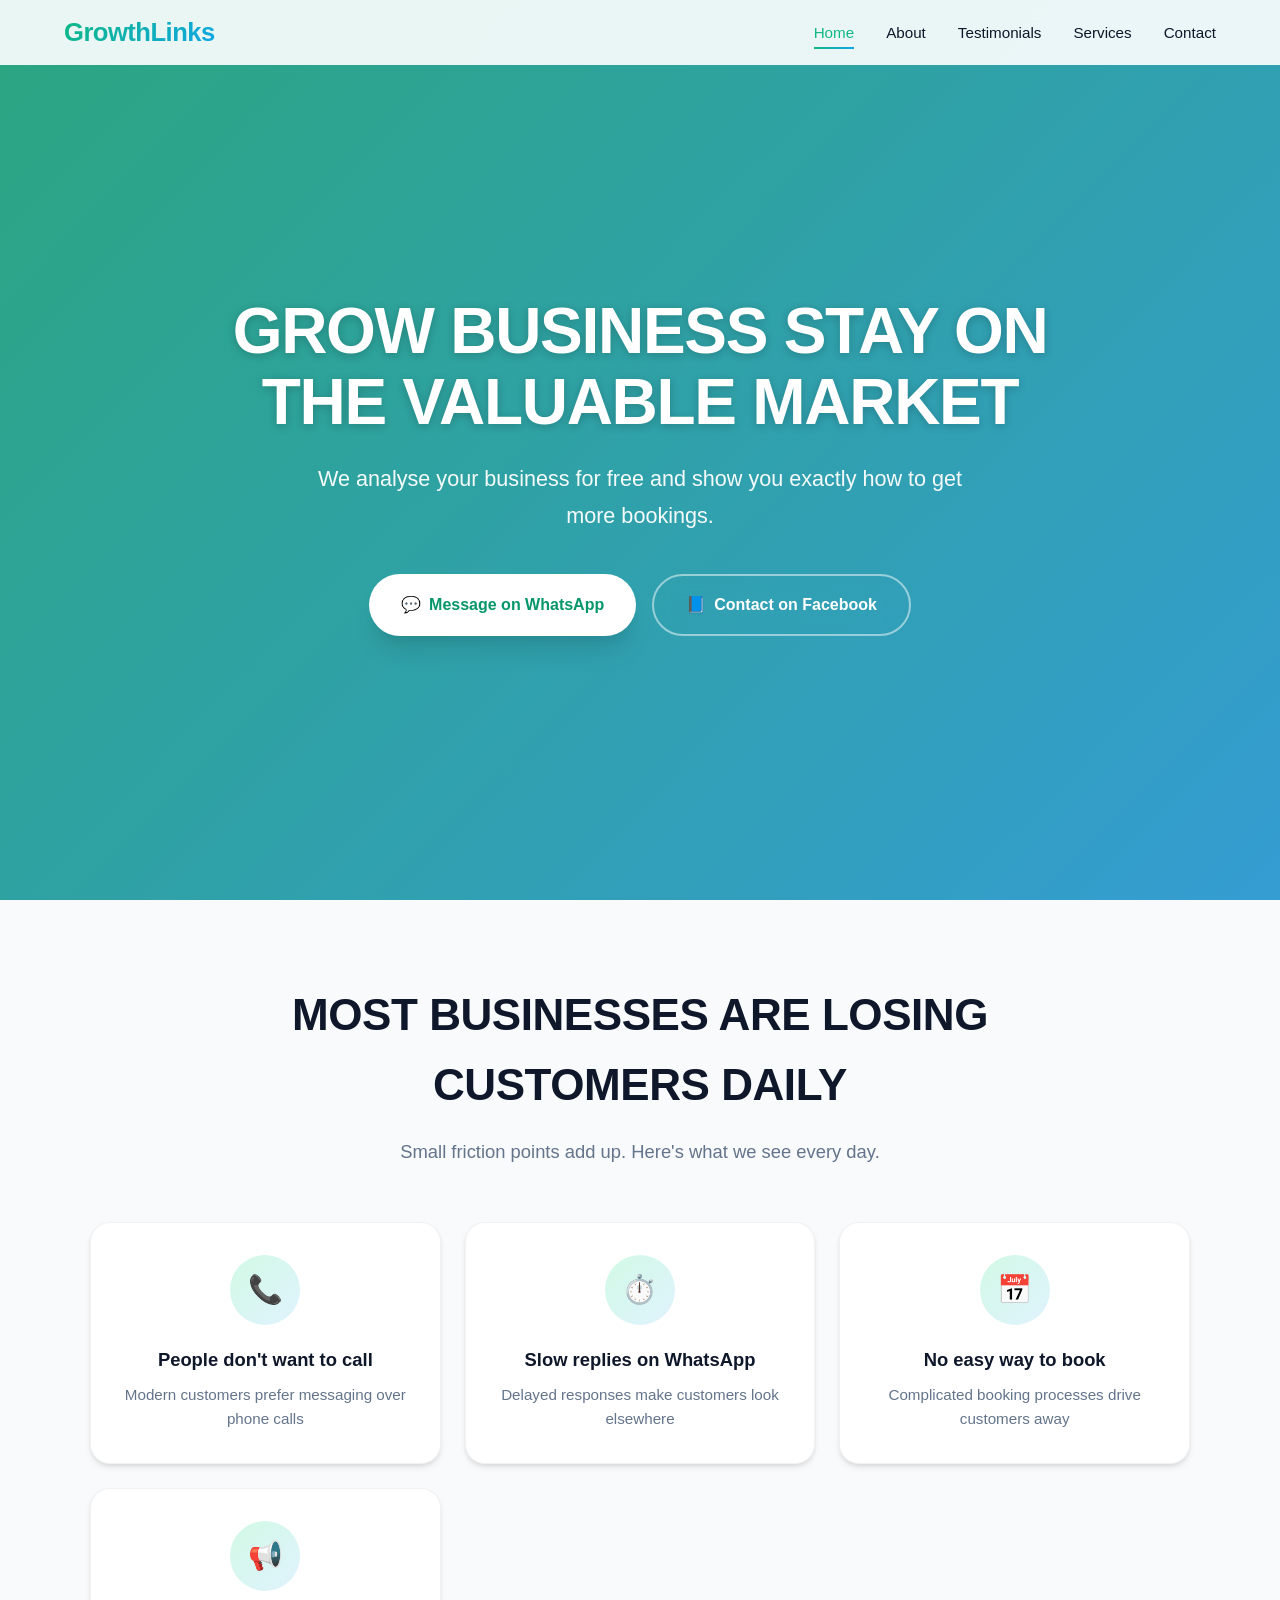
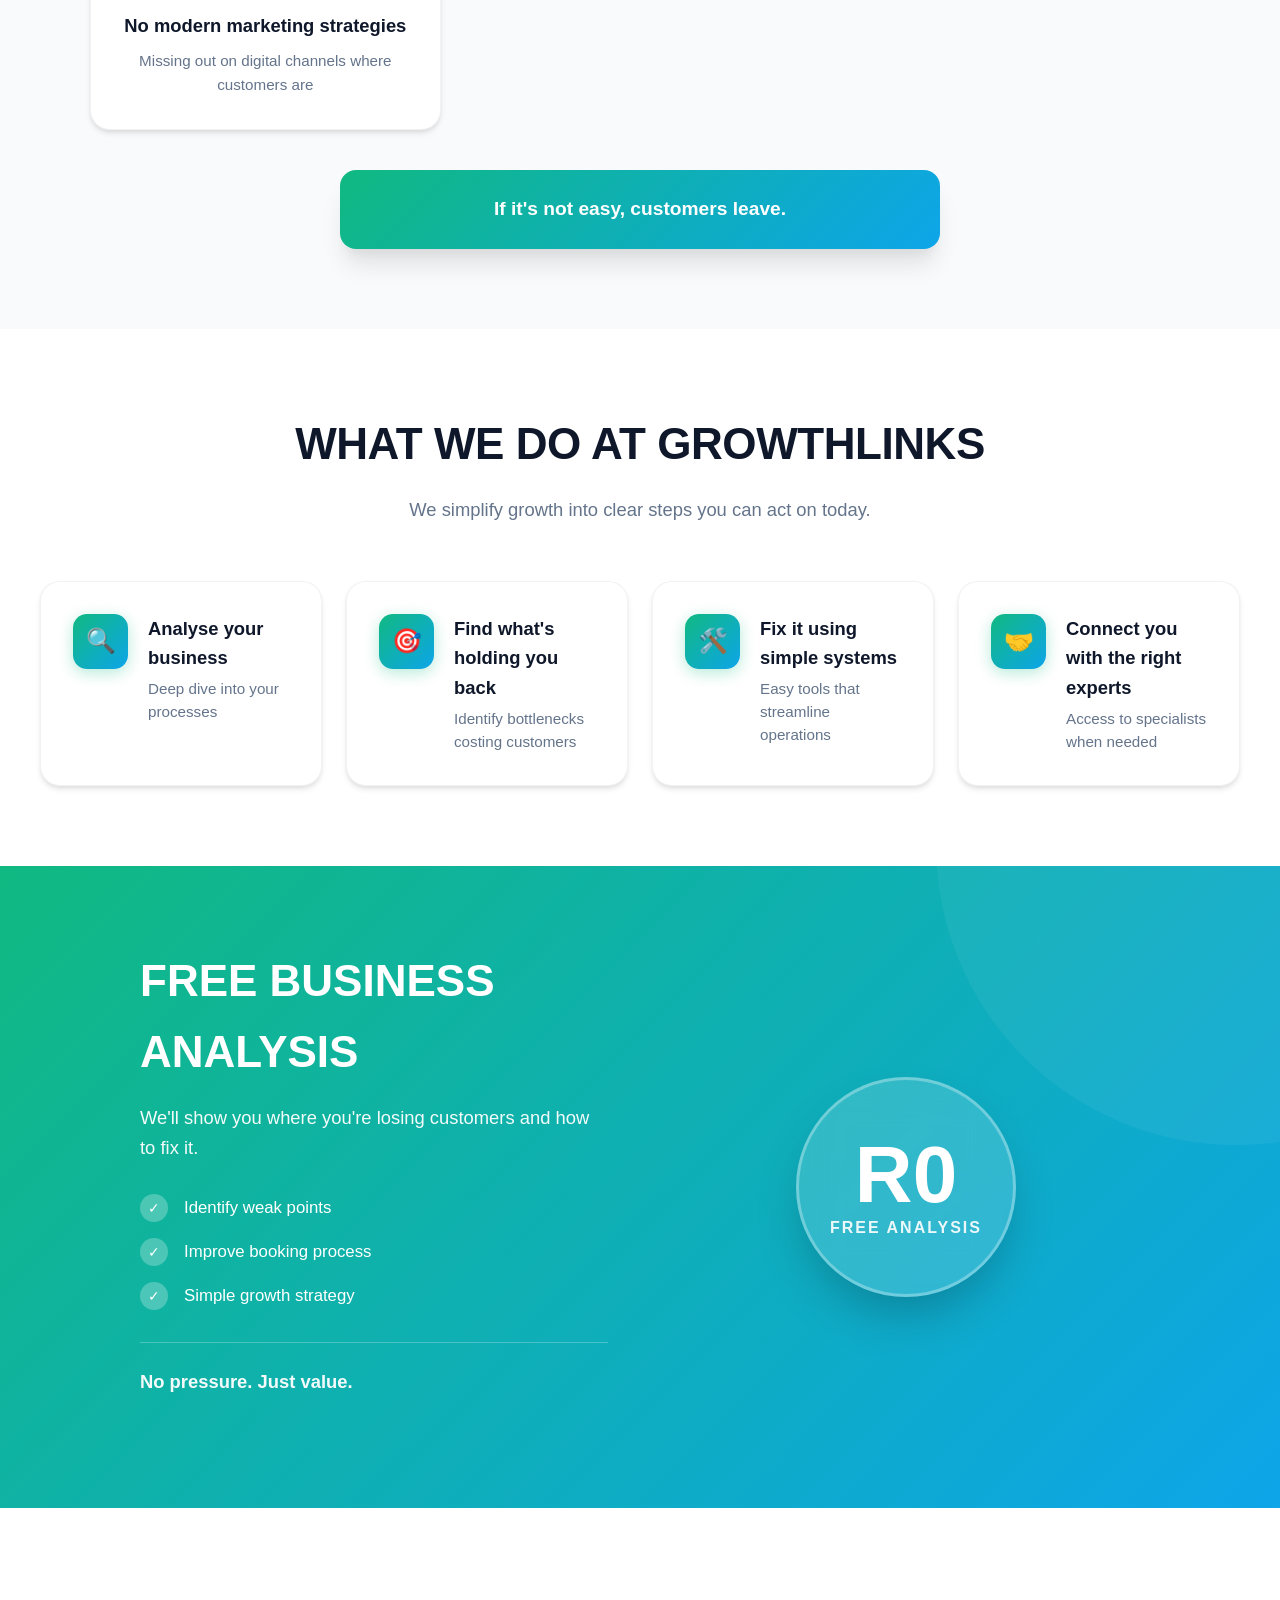
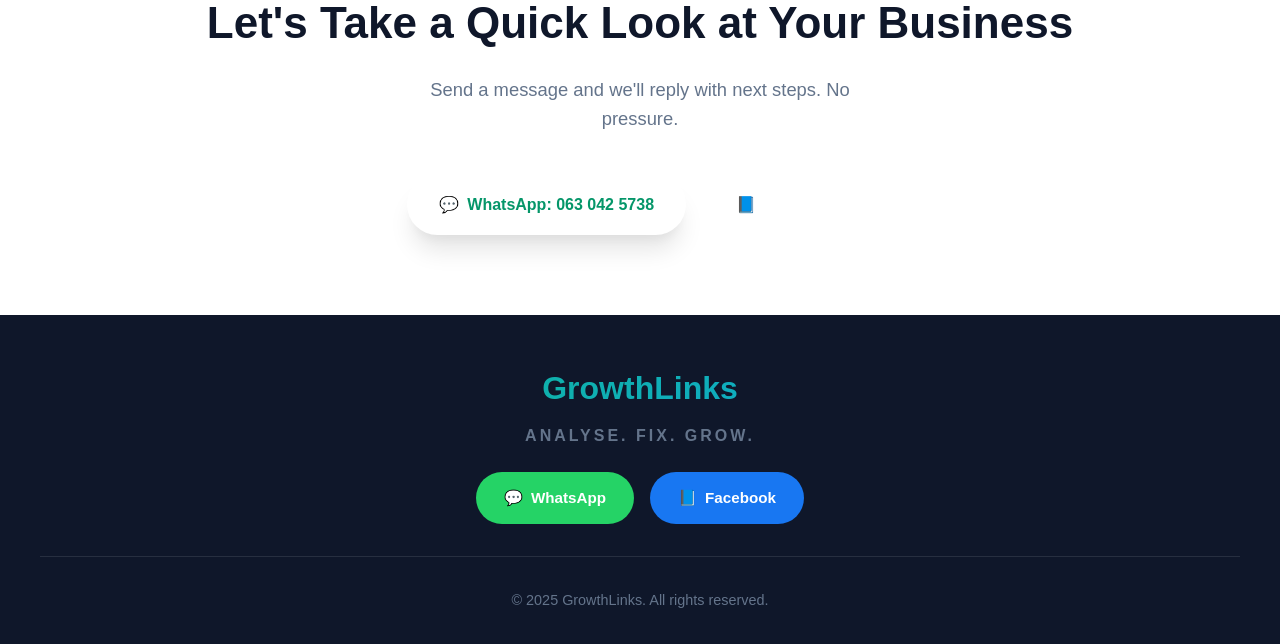
==== index.html @ e4bc5110 "Add files via upload" ====
<!DOCTYPE html>
<html lang="en">
<head>
  <meta charset="UTF-8">
  <meta name="viewport" content="width=device-width, initial-scale=1.0">
  <title>GrowthLinks - Grow Your Business</title>
  <meta name="description" content="We analyse your business for free and show you exactly how to get more bookings.">
  <link rel="stylesheet" href="style.css">
</head>
<body>
  <!-- Navigation -->
  <nav class="navbar">
    <div class="nav-container">
      <a href="index.html" class="logo">GrowthLinks</a>
      <ul class="nav-links" id="navLinks">
        <li><a href="index.html" class="active">Home</a></li>
        <li><a href="about.html">About</a></li>
        <li><a href="testimonials.html">Testimonials</a></li>
        <li><a href="services.html">Services</a></li>
        <li><a href="contact.html">Contact</a></li>
      </ul>
      <button class="mobile-menu-btn" id="mobileMenuBtn" aria-label="Toggle menu">
        <span></span>
        <span></span>
        <span></span>
      </button>
    </div>
  </nav>

  <!-- Hero Section -->
  <section class="hero">
    <div class="hero-bg" style="background-image: url('images/a.jpg');"></div>
    <div class="hero-overlay"></div>
    <div class="hero-content">
      <h1>Grow Business Stay on the Valuable Market</h1>
      <p>We analyse your business for free and show you exactly how to get more bookings.</p>
      <div class="btn-group">
        <a href="https://wa.me/27630425738" class="btn btn-primary" target="_blank" rel="noopener">
          <span>💬</span> Message on WhatsApp
        </a>
        <a href="https://www.facebook.com/profile.php?id=61575409381507" class="btn btn-secondary" target="_blank" rel="noopener">
          <span>📘</span> Contact on Facebook
        </a>
      </div>
    </div>
  </section>

  <!-- Problem Section -->
  <section class="section section-alt">
    <div class="section-header">
      <h2>Most Businesses Are Losing Customers Daily</h2>
      <p>Small friction points add up. Here's what we see every day.</p>
    </div>
    <div class="problem-grid">
      <div class="problem-card reveal">
        <div class="problem-icon">📞</div>
        <h3>People don't want to call</h3>
        <p>Modern customers prefer messaging over phone calls</p>
      </div>
      <div class="problem-card reveal">
        <div class="problem-icon">⏱️</div>
        <h3>Slow replies on WhatsApp</h3>
        <p>Delayed responses make customers look elsewhere</p>
      </div>
      <div class="problem-card reveal">
        <div class="problem-icon">📅</div>
        <h3>No easy way to book</h3>
        <p>Complicated booking processes drive customers away</p>
      </div>
      <div class="problem-card reveal">
        <div class="problem-icon">📢</div>
        <h3>No modern marketing strategies</h3>
        <p>Missing out on digital channels where customers are</p>
      </div>
    </div>
    <div class="closing-line reveal">
      If it's not easy, customers leave.
    </div>
  </section>

  <!-- Services Section -->
  <section class="section">
    <div class="section-header">
      <h2>What We Do at GrowthLinks</h2>
      <p>We simplify growth into clear steps you can act on today.</p>
    </div>
    <div class="services-grid">
      <div class="service-card reveal">
        <div class="service-icon">🔍</div>
        <div class="service-content">
          <h3>Analyse your business</h3>
          <p>Deep dive into your processes</p>
        </div>
      </div>
      <div class="service-card reveal">
        <div class="service-icon">🎯</div>
        <div class="service-content">
          <h3>Find what's holding you back</h3>
          <p>Identify bottlenecks costing customers</p>
        </div>
      </div>
      <div class="service-card reveal">
        <div class="service-icon">🛠️</div>
        <div class="service-content">
          <h3>Fix it using simple systems</h3>
          <p>Easy tools that streamline operations</p>
        </div>
      </div>
      <div class="service-card reveal">
        <div class="service-icon">🤝</div>
        <div class="service-content">
          <h3>Connect you with the right experts</h3>
          <p>Access to specialists when needed</p>
        </div>
      </div>
    </div>
  </section>

  <!-- Free Offer Section -->
  <section class="offer-section">
    <div class="offer-container">
      <div class="offer-content reveal">
        <h2>FREE Business Analysis</h2>
        <p>We'll show you where you're losing customers and how to fix it.</p>
        <ul class="offer-list">
          <li>
            <span class="check-icon">✓</span>
            Identify weak points
          </li>
          <li>
            <span class="check-icon">✓</span>
            Improve booking process
          </li>
          <li>
            <span class="check-icon">✓</span>
            Simple growth strategy
          </li>
        </ul>
        <p class="offer-tagline">No pressure. Just value.</p>
      </div>
      <div class="offer-visual reveal">
        <div class="offer-badge">
          <span class="price">R0</span>
          <span class="label">Free Analysis</span>
        </div>
      </div>
    </div>
  </section>

  <!-- CTA Section -->
  <section class="cta-section">
    <div class="reveal">
      <h2>Let's Take a Quick Look at Your Business</h2>
      <p>Send a message and we'll reply with next steps. No pressure.</p>
      <div class="btn-group">
        <a href="https://wa.me/27630425738" class="btn btn-primary" target="_blank" rel="noopener">
          <span>💬</span> WhatsApp: 063 042 5738
        </a>
        <a href="https://www.facebook.com/profile.php?id=61575409381507" class="btn btn-outline" target="_blank" rel="noopener">
          <span>📘</span> Facebook
        </a>
      </div>
    </div>
  </section>

  <!-- Footer -->
  <footer class="footer">
    <div class="footer-container">
      <div class="footer-logo">GrowthLinks</div>
      <p class="footer-tagline">Analyse. Fix. Grow.</p>
      <div class="footer-buttons">
        <a href="https://wa.me/27630425738" class="footer-btn whatsapp" target="_blank" rel="noopener">
          <span>💬</span> WhatsApp
        </a>
        <a href="https://www.facebook.com/profile.php?id=61575409381507" class="footer-btn facebook" target="_blank" rel="noopener">
          <span>📘</span> Facebook
        </a>
      </div>
      <p class="footer-copy">© 2025 GrowthLinks. All rights reserved.</p>
    </div>
  </footer>

  <script src="script.js"></script>
</body>
</html>
---- style.css ----
/* GrowthLinks - Modern Business Website */
/* Colors: Green (#10B981) + Blue (#0EA5E9) = Growth + Trust */

:root {
  --primary-green: #10B981;
  --primary-blue: #0EA5E9;
  --dark-green: #059669;
  --dark-blue: #0284C7;
  --light-green: #D1FAE5;
  --light-blue: #E0F2FE;
  --dark: #0F172A;
  --gray: #64748B;
  --light-gray: #F8FAFC;
  --white: #FFFFFF;
  --shadow: 0 4px 6px -1px rgba(0, 0, 0, 0.1), 0 2px 4px -1px rgba(0, 0, 0, 0.06);
  --shadow-lg: 0 20px 25px -5px rgba(0, 0, 0, 0.1), 0 10px 10px -5px rgba(0, 0, 0, 0.04);
  --shadow-xl: 0 25px 50px -12px rgba(0, 0, 0, 0.25);
  --gradient: linear-gradient(135deg, var(--primary-green) 0%, var(--primary-blue) 100%);
  --gradient-light: linear-gradient(135deg, var(--light-green) 0%, var(--light-blue) 100%);
}

* {
  margin: 0;
  padding: 0;
  box-sizing: border-box;
}

html {
  scroll-behavior: smooth;
}

body {
  font-family: 'Inter', -apple-system, BlinkMacSystemFont, 'Segoe UI', Roboto, sans-serif;
  line-height: 1.6;
  color: var(--dark);
  background: var(--white);
  overflow-x: hidden;
}

/* Navigation */
.navbar {
  position: fixed;
  top: 0;
  left: 0;
  right: 0;
  background: rgba(255, 255, 255, 0.9);
  backdrop-filter: blur(20px);
  -webkit-backdrop-filter: blur(20px);
  z-index: 1000;
  box-shadow: var(--shadow);
  padding: 0.75rem 0;
}

.nav-container {
  max-width: 1200px;
  margin: 0 auto;
  padding: 0 1.5rem;
  display: flex;
  justify-content: space-between;
  align-items: center;
}

.logo {
  font-size: 1.6rem;
  font-weight: 800;
  background: var(--gradient);
  -webkit-background-clip: text;
  -webkit-text-fill-color: transparent;
  background-clip: text;
  text-decoration: none;
  letter-spacing: -0.02em;
}

.nav-links {
  display: flex;
  gap: 2rem;
  list-style: none;
}

.nav-links a {
  text-decoration: none;
  color: var(--dark);
  font-weight: 500;
  font-size: 0.95rem;
  transition: all 0.3s ease;
  position: relative;
  padding: 0.5rem 0;
}

.nav-links a:hover,
.nav-links a.active {
  color: var(--primary-green);
}

.nav-links a::after {
  content: '';
  position: absolute;
  bottom: 0;
  left: 0;
  width: 0;
  height: 2px;
  background: var(--gradient);
  transition: width 0.3s ease;
}

.nav-links a:hover::after,
.nav-links a.active::after {
  width: 100%;
}

.mobile-menu-btn {
  display: none;
  background: none;
  border: none;
  cursor: pointer;
  padding: 0.5rem;
}

.mobile-menu-btn span {
  display: block;
  width: 25px;
  height: 3px;
  background: var(--dark);
  margin: 5px 0;
  border-radius: 3px;
  transition: all 0.3s ease;
}

/* Hero Section - More visible images */
.hero {
  min-height: 100vh;
  display: flex;
  align-items: center;
  justify-content: center;
  position: relative;
  padding: 6rem 1.5rem 4rem;
  overflow: hidden;
}

.hero-bg {
  position: absolute;
  top: 0;
  left: 0;
  right: 0;
  bottom: 0;
  background-size: cover;
  background-position: center;
  z-index: -2;
}

.hero-overlay {
  position: absolute;
  top: 0;
  left: 0;
  right: 0;
  bottom: 0;
  background: linear-gradient(135deg, rgba(5, 150, 105, 0.85) 0%, rgba(2, 132, 199, 0.8) 100%);
  z-index: -1;
}

.hero-content {
  text-align: center;
  max-width: 850px;
  color: var(--white);
  animation: fadeInUp 0.8s ease;
  z-index: 1;
}

.hero h1 {
  font-size: clamp(2.2rem, 6vw, 4rem);
  font-weight: 800;
  line-height: 1.1;
  margin-bottom: 1.5rem;
  text-transform: uppercase;
  letter-spacing: -0.02em;
  text-shadow: 0 2px 10px rgba(0, 0, 0, 0.2);
}

.hero p {
  font-size: clamp(1.1rem, 2.5vw, 1.35rem);
  opacity: 0.95;
  margin-bottom: 2.5rem;
  max-width: 650px;
  margin-left: auto;
  margin-right: auto;
  line-height: 1.7;
}

/* Buttons */
.btn-group {
  display: flex;
  gap: 1rem;
  justify-content: center;
  flex-wrap: wrap;
}

.btn {
  display: inline-flex;
  align-items: center;
  gap: 0.5rem;
  padding: 1rem 2rem;
  border-radius: 50px;
  font-weight: 600;
  font-size: 1rem;
  text-decoration: none;
  transition: all 0.3s ease;
  cursor: pointer;
  border: none;
}

.btn-primary {
  background: var(--white);
  color: var(--dark-green);
  box-shadow: var(--shadow-lg);
}

.btn-primary:hover {
  background: var(--light-gray);
  transform: translateY(-3px);
  box-shadow: var(--shadow-xl);
}

.btn-secondary {
  background: transparent;
  color: var(--white);
  border: 2px solid rgba(255, 255, 255, 0.5);
  backdrop-filter: blur(10px);
}

.btn-secondary:hover {
  background: rgba(255, 255, 255, 0.15);
  border-color: var(--white);
  transform: translateY(-3px);
}

.btn-outline {
  background: transparent;
  color: var(--white);
  border: 2px solid var(--white);
}

.btn-outline:hover {
  background: var(--white);
  color: var(--dark);
  transform: translateY(-3px);
}

/* Section Styles */
.section {
  padding: 5rem 1.5rem;
}

.section-alt {
  background: var(--light-gray);
}

.section-header {
  text-align: center;
  max-width: 700px;
  margin: 0 auto 3.5rem;
}

.section-header h2 {
  font-size: clamp(1.75rem, 4vw, 2.75rem);
  font-weight: 800;
  color: var(--dark);
  margin-bottom: 1rem;
  text-transform: uppercase;
  letter-spacing: -0.01em;
}

.section-header p {
  color: var(--gray);
  font-size: 1.15rem;
}

/* Problem Section */
.problem-grid {
  display: grid;
  grid-template-columns: repeat(auto-fit, minmax(260px, 1fr));
  gap: 1.5rem;
  max-width: 1100px;
  margin: 0 auto;
}

.problem-card {
  background: var(--white);
  padding: 2rem;
  border-radius: 20px;
  box-shadow: var(--shadow);
  text-align: center;
  transition: all 0.4s ease;
  border: 1px solid rgba(0, 0, 0, 0.05);
}

.problem-card:hover {
  transform: translateY(-8px);
  box-shadow: var(--shadow-lg);
}

.problem-icon {
  width: 70px;
  height: 70px;
  background: var(--gradient-light);
  border-radius: 50%;
  display: flex;
  align-items: center;
  justify-content: center;
  margin: 0 auto 1.25rem;
  font-size: 1.75rem;
}

.problem-card h3 {
  font-size: 1.15rem;
  font-weight: 700;
  color: var(--dark);
  margin-bottom: 0.5rem;
}

.problem-card p {
  color: var(--gray);
  font-size: 0.95rem;
}

.closing-line {
  text-align: center;
  margin-top: 2.5rem;
  padding: 1.5rem 2rem;
  background: var(--gradient);
  color: var(--white);
  border-radius: 16px;
  font-weight: 700;
  font-size: 1.2rem;
  max-width: 600px;
  margin-left: auto;
  margin-right: auto;
  box-shadow: var(--shadow-lg);
}

/* Services Section */
.services-grid {
  display: grid;
  grid-template-columns: repeat(auto-fit, minmax(280px, 1fr));
  gap: 1.5rem;
  max-width: 1200px;
  margin: 0 auto;
}

.service-card {
  background: var(--white);
  padding: 2rem;
  border-radius: 20px;
  box-shadow: var(--shadow);
  display: flex;
  align-items: flex-start;
  gap: 1.25rem;
  transition: all 0.4s ease;
  border: 1px solid rgba(0, 0, 0, 0.05);
}

.service-card:hover {
  transform: translateY(-8px);
  box-shadow: var(--shadow-lg);
}

.service-icon {
  width: 55px;
  height: 55px;
  background: var(--gradient);
  border-radius: 14px;
  display: flex;
  align-items: center;
  justify-content: center;
  font-size: 1.5rem;
  flex-shrink: 0;
  box-shadow: 0 4px 15px rgba(16, 185, 129, 0.3);
}

.service-content h3 {
  font-size: 1.15rem;
  font-weight: 700;
  color: var(--dark);
  margin-bottom: 0.35rem;
}

.service-content p {
  color: var(--gray);
  font-size: 0.95rem;
  line-height: 1.5;
}

/* Free Offer Section */
.offer-section {
  background: var(--gradient);
  color: var(--white);
  padding: 5rem 1.5rem;
  position: relative;
  overflow: hidden;
}

.offer-section::before {
  content: '';
  position: absolute;
  top: -50%;
  right: -20%;
  width: 600px;
  height: 600px;
  background: rgba(255, 255, 255, 0.05);
  border-radius: 50%;
}

.offer-container {
  max-width: 1000px;
  margin: 0 auto;
  display: grid;
  grid-template-columns: 1fr 1fr;
  gap: 4rem;
  align-items: center;
  position: relative;
  z-index: 1;
}

.offer-content h2 {
  font-size: clamp(1.75rem, 4vw, 2.75rem);
  font-weight: 800;
  margin-bottom: 1rem;
  text-transform: uppercase;
}

.offer-content > p {
  opacity: 0.95;
  margin-bottom: 2rem;
  font-size: 1.15rem;
  line-height: 1.6;
}

.offer-list {
  list-style: none;
  margin-bottom: 2rem;
}

.offer-list li {
  display: flex;
  align-items: center;
  gap: 1rem;
  margin-bottom: 1rem;
  font-size: 1.05rem;
}

.check-icon {
  width: 28px;
  height: 28px;
  background: rgba(255, 255, 255, 0.25);
  border-radius: 50%;
  display: flex;
  align-items: center;
  justify-content: center;
  font-size: 0.9rem;
  flex-shrink: 0;
}

.offer-tagline {
  font-weight: 700;
  font-size: 1.15rem;
  padding-top: 1.5rem;
  border-top: 1px solid rgba(255, 255, 255, 0.25);
}

.offer-visual {
  display: flex;
  justify-content: center;
  align-items: center;
}

.offer-badge {
  width: 220px;
  height: 220px;
  background: rgba(255, 255, 255, 0.15);
  backdrop-filter: blur(20px);
  border-radius: 50%;
  display: flex;
  flex-direction: column;
  align-items: center;
  justify-content: center;
  text-align: center;
  border: 3px solid rgba(255, 255, 255, 0.3);
  box-shadow: var(--shadow-xl);
}

.offer-badge .price {
  font-size: 5rem;
  font-weight: 800;
  line-height: 1;
}

.offer-badge .label {
  font-size: 1rem;
  opacity: 0.9;
  text-transform: uppercase;
  letter-spacing: 2px;
  font-weight: 600;
}

/* CTA Section */
.cta-section {
  text-align: center;
  padding: 5rem 1.5rem;
}

.cta-section h2 {
  font-size: clamp(1.75rem, 4vw, 2.75rem);
  font-weight: 800;
  color: var(--dark);
  margin-bottom: 1rem;
}

.cta-section p {
  color: var(--gray);
  font-size: 1.15rem;
  margin-bottom: 2.5rem;
  max-width: 500px;
  margin-left: auto;
  margin-right: auto;
}

/* About Page */
.about-hero {
  min-height: 55vh;
  display: flex;
  align-items: center;
  justify-content: center;
  position: relative;
  padding: 7rem 1.5rem 3rem;
}

.about-hero .hero-overlay {
  background: linear-gradient(135deg, rgba(5, 150, 105, 0.7) 0%, rgba(2, 132, 199, 0.65) 100%);
}

.story-section {
  max-width: 850px;
  margin: 0 auto;
  padding: 4rem 1.5rem;
}

.story-content {
  background: var(--white);
  padding: 3rem;
  border-radius: 24px;
  box-shadow: var(--shadow-lg);
  border: 1px solid rgba(0, 0, 0, 0.05);
}

.story-content h2 {
  font-size: 2rem;
  font-weight: 800;
  color: var(--dark);
  margin-bottom: 1.5rem;
  text-transform: uppercase;
}

.story-content p {
  color: var(--gray);
  font-size: 1.1rem;
  line-height: 1.9;
  margin-bottom: 1.25rem;
}

.mission-grid {
  display: grid;
  grid-template-columns: repeat(auto-fit, minmax(220px, 1fr));
  gap: 1.5rem;
  max-width: 1000px;
  margin: 0 auto;
  padding: 0 1.5rem 4rem;
}

.mission-card {
  background: var(--white);
  padding: 2rem;
  border-radius: 20px;
  box-shadow: var(--shadow);
  text-align: center;
  transition: all 0.4s ease;
  border: 1px solid rgba(0, 0, 0, 0.05);
}

.mission-card:hover {
  transform: translateY(-8px);
  box-shadow: var(--shadow-lg);
}

.mission-icon {
  width: 70px;
  height: 70px;
  background: var(--gradient);
  border-radius: 50%;
  display: flex;
  align-items: center;
  justify-content: center;
  margin: 0 auto 1.25rem;
  font-size: 1.75rem;
  box-shadow: 0 4px 15px rgba(16, 185, 129, 0.3);
}

.mission-card h3 {
  font-size: 1.05rem;
  font-weight: 700;
  color: var(--dark);
}

/* Testimonials Page */
.testimonials-grid {
  display: grid;
  grid-template-columns: repeat(auto-fit, minmax(320px, 1fr));
  gap: 1.5rem;
  max-width: 1100px;
  margin: 0 auto;
  padding: 0 1.5rem 4rem;
}

.testimonial-card {
  background: var(--white);
  border-radius: 24px;
  padding: 1.75rem;
  box-shadow: var(--shadow);
  position: relative;
  border: 1px solid rgba(0, 0, 0, 0.05);
  transition: all 0.4s ease;
}

.testimonial-card:hover {
  transform: translateY(-5px);
  box-shadow: var(--shadow-lg);
}

.testimonial-card::before {
  content: '';
  position: absolute;
  bottom: -12px;
  left: 35px;
  width: 24px;
  height: 24px;
  background: var(--white);
  transform: rotate(45deg);
  border-bottom: 1px solid rgba(0, 0, 0, 0.05);
  border-right: 1px solid rgba(0, 0, 0, 0.05);
}

.testimonial-header {
  display: flex;
  align-items: center;
  gap: 0.875rem;
  margin-bottom: 1.25rem;
  padding-bottom: 1rem;
  border-bottom: 1px solid var(--light-gray);
}

.testimonial-avatar {
  width: 50px;
  height: 50px;
  background: var(--gradient-light);
  border-radius: 50%;
  display: flex;
  align-items: center;
  justify-content: center;
  font-size: 1.5rem;
}

.testimonial-info h4 {
  font-size: 1rem;
  font-weight: 700;
  color: var(--dark);
}

.testimonial-info span {
  font-size: 0.85rem;
  color: var(--gray);
}

.testimonial-card p {
  color: var(--dark);
  font-size: 1.05rem;
  line-height: 1.7;
  font-style: italic;
}

.verified-badge {
  display: inline-flex;
  align-items: center;
  gap: 0.25rem;
  background: var(--light-green);
  color: var(--dark-green);
  padding: 0.35rem 0.75rem;
  border-radius: 20px;
  font-size: 0.75rem;
  font-weight: 700;
  margin-left: auto;
  text-transform: uppercase;
  letter-spacing: 0.5px;
}

/* Services Page - Detailed */
.services-hero {
  min-height: 50vh;
  display: flex;
  align-items: center;
  justify-content: center;
  position: relative;
  padding: 7rem 1.5rem 3rem;
}

.services-hero .hero-overlay {
  background: linear-gradient(135deg, rgba(5, 150, 105, 0.7) 0%, rgba(2, 132, 199, 0.65) 100%);
}

.service-detail {
  max-width: 1100px;
  margin: 0 auto 3rem;
  padding: 0 1.5rem;
}

.service-detail-card {
  background: var(--white);
  padding: 2.5rem;
  border-radius: 24px;
  box-shadow: var(--shadow);
  border: 1px solid rgba(0, 0, 0, 0.05);
  transition: all 0.4s ease;
}

.service-detail-card:hover {
  box-shadow: var(--shadow-lg);
}

.service-detail-header {
  display: flex;
  align-items: center;
  gap: 1.25rem;
  margin-bottom: 1.5rem;
}

.service-detail-icon {
  width: 65px;
  height: 65px;
  background: var(--gradient);
  border-radius: 16px;
  display: flex;
  align-items: center;
  justify-content: center;
  font-size: 1.75rem;
  flex-shrink: 0;
  box-shadow: 0 4px 15px rgba(16, 185, 129, 0.3);
}

.service-detail-header h3 {
  font-size: 1.5rem;
  font-weight: 800;
  color: var(--dark);
}

.service-features {
  list-style: none;
  display: grid;
  grid-template-columns: repeat(auto-fit, minmax(220px, 1fr));
  gap: 1rem;
}

.service-features li {
  display: flex;
  align-items: center;
  gap: 0.75rem;
  color: var(--gray);
  font-size: 1rem;
}

.service-features li::before {
  content: '✓';
  width: 24px;
  height: 24px;
  background: var(--light-green);
  color: var(--dark-green);
  border-radius: 50%;
  display: flex;
  align-items: center;
  justify-content: center;
  font-size: 0.8rem;
  font-weight: 700;
  flex-shrink: 0;
}

/* Process Section */
.process-section {
  background: var(--gradient);
  padding: 4rem 1.5rem;
  margin: 3rem 0;
}

.process-container {
  max-width: 1000px;
  margin: 0 auto;
}

.process-section h3 {
  text-align: center;
  color: var(--white);
  font-size: 1.75rem;
  font-weight: 800;
  margin-bottom: 2.5rem;
  text-transform: uppercase;
}

.process-steps {
  display: grid;
  grid-template-columns: repeat(auto-fit, minmax(200px, 1fr));
  gap: 1.5rem;
}

.process-step {
  background: rgba(255, 255, 255, 0.15);
  backdrop-filter: blur(10px);
  padding: 1.75rem;
  border-radius: 20px;
  text-align: center;
  border: 1px solid rgba(255, 255, 255, 0.2);
}

.process-step-number {
  width: 50px;
  height: 50px;
  background: var(--white);
  color: var(--primary-green);
  border-radius: 50%;
  display: flex;
  align-items: center;
  justify-content: center;
  font-size: 1.5rem;
  font-weight: 800;
  margin: 0 auto 1rem;
}

.process-step h4 {
  color: var(--white);
  font-size: 1.1rem;
  font-weight: 700;
  margin-bottom: 0.5rem;
}

.process-step p {
  color: rgba(255, 255, 255, 0.9);
  font-size: 0.95rem;
}

/* Contact Page */
.contact-hero {
  min-height: 45vh;
  display: flex;
  align-items: center;
  justify-content: center;
  position: relative;
  padding: 7rem 1.5rem 3rem;
}

.contact-hero .hero-overlay {
  background: linear-gradient(135deg, rgba(5, 150, 105, 0.7) 0%, rgba(2, 132, 199, 0.65) 100%);
}

.contact-section {
  padding: 4rem 1.5rem;
}

.contact-container {
  max-width: 600px;
  margin: 0 auto;
  text-align: center;
}

.contact-card {
  background: var(--white);
  padding: 3rem;
  border-radius: 24px;
  box-shadow: var(--shadow-lg);
  border: 1px solid rgba(0, 0, 0, 0.05);
}

.contact-card h2 {
  font-size: 2rem;
  font-weight: 800;
  color: var(--dark);
  margin-bottom: 1rem;
}

.contact-card > p {
  color: var(--gray);
  font-size: 1.15rem;
  margin-bottom: 2.5rem;
}

.contact-buttons {
  display: flex;
  flex-direction: column;
  gap: 1rem;
}

.contact-btn {
  display: flex;
  align-items: center;
  justify-content: center;
  gap: 1rem;
  padding: 1.25rem 2rem;
  border-radius: 16px;
  font-weight: 700;
  font-size: 1.15rem;
  text-decoration: none;
  transition: all 0.4s ease;
}

.contact-btn.whatsapp {
  background: #25D366;
  color: var(--white);
  box-shadow: 0 4px 15px rgba(37, 211, 102, 0.3);
}

.contact-btn.whatsapp:hover {
  background: #128C7E;
  transform: translateY(-3px);
  box-shadow: 0 8px 25px rgba(37, 211, 102, 0.4);
}

.contact-btn.facebook {
  background: #1877F2;
  color: var(--white);
  box-shadow: 0 4px 15px rgba(24, 119, 242, 0.3);
}

.contact-btn.facebook:hover {
  background: #0D65D9;
  transform: translateY(-3px);
  box-shadow: 0 8px 25px rgba(24, 119, 242, 0.4);
}

.contact-info {
  margin-top: 2rem;
  padding-top: 2rem;
  border-top: 1px solid var(--light-gray);
}

.contact-info p {
  color: var(--gray);
  font-size: 0.95rem;
  margin-bottom: 0.5rem;
}

.contact-info strong {
  color: var(--dark);
}

/* Footer */
.footer {
  background: var(--dark);
  color: var(--white);
  padding: 3rem 1.5rem 2rem;
}

.footer-container {
  max-width: 1200px;
  margin: 0 auto;
  text-align: center;
}

.footer-logo {
  font-size: 2rem;
  font-weight: 800;
  background: var(--gradient);
  -webkit-background-clip: text;
  -webkit-text-fill-color: transparent;
  background-clip: text;
  margin-bottom: 0.5rem;
}

.footer-tagline {
  color: var(--gray);
  font-size: 1rem;
  margin-bottom: 1.5rem;
  letter-spacing: 3px;
  text-transform: uppercase;
  font-weight: 600;
}

.footer-buttons {
  display: flex;
  gap: 1rem;
  justify-content: center;
  flex-wrap: wrap;
  margin-bottom: 2rem;
}

.footer-btn {
  display: inline-flex;
  align-items: center;
  gap: 0.5rem;
  padding: 0.875rem 1.75rem;
  border-radius: 50px;
  font-weight: 600;
  font-size: 0.95rem;
  text-decoration: none;
  transition: all 0.3s ease;
}

.footer-btn.whatsapp {
  background: #25D366;
  color: var(--white);
}

.footer-btn.facebook {
  background: #1877F2;
  color: var(--white);
}

.footer-btn:hover {
  transform: translateY(-2px);
  opacity: 0.9;
}

.footer-copy {
  color: var(--gray);
  font-size: 0.9rem;
  padding-top: 2rem;
  border-top: 1px solid rgba(255, 255, 255, 0.1);
}

/* Animations */
@keyframes fadeInUp {
  from {
    opacity: 0;
    transform: translateY(30px);
  }
  to {
    opacity: 1;
    transform: translateY(0);
  }
}

.fade-in {
  animation: fadeInUp 0.6s ease forwards;
}

/* Scroll reveal */
.reveal {
  opacity: 0;
  transform: translateY(30px);
  transition: all 0.6s ease;
}

.reveal.active {
  opacity: 1;
  transform: translateY(0);
}

/* Mobile Responsive */
@media (max-width: 768px) {
  .nav-links {
    display: none;
    position: absolute;
    top: 100%;
    left: 0;
    right: 0;
    background: var(--white);
    flex-direction: column;
    padding: 1.5rem;
    gap: 1rem;
    box-shadow: var(--shadow);
  }
  
  .nav-links.active {
    display: flex;
  }
  
  .mobile-menu-btn {
    display: block;
  }
  
  .hero {
    padding-top: 5rem;
    min-height: auto;
    padding-bottom: 3rem;
  }
  
  .hero h1 {
    font-size: 1.9rem;
  }
  
  .btn {
    padding: 0.875rem 1.5rem;
    font-size: 0.95rem;
    width: 100%;
    justify-content: center;
  }
  
  .btn-group {
    flex-direction: column;
    width: 100%;
  }
  
  .offer-container {
    grid-template-columns: 1fr;
    text-align: center;
    gap: 2.5rem;
  }
  
  .offer-badge {
    width: 160px;
    height: 160px;
  }
  
  .offer-badge .price {
    font-size: 3.5rem;
  }
  
  .section {
    padding: 3rem 1rem;
  }
  
  .story-content {
    padding: 1.75rem;
  }
  
  .contact-card {
    padding: 2rem;
  }
  
  .problem-grid,
  .services-grid,
  .mission-grid,
  .testimonials-grid,
  .process-steps {
    grid-template-columns: 1fr;
  }
  
  .service-card,
  .service-detail-card {
    flex-direction: column;
    text-align: center;
  }
  
  .service-icon,
  .service-detail-icon {
    margin: 0 auto;
  }
  
  .service-features {
    grid-template-columns: 1fr;
    text-align: left;
  }
  
  .service-detail-header {
    flex-direction: column;
    text-align: center;
  }
}

@media (max-width: 480px) {
  .hero h1 {
    font-size: 1.6rem;
  }
  
  .section-header h2,
  .cta-section h2,
  .offer-content h2 {
    font-size: 1.4rem;
  }
  
  .offer-badge {
    width: 140px;
    height: 140px;
  }
  
  .offer-badge .price {
    font-size: 3rem;
  }
  
  .story-content h2,
  .contact-card h2 {
    font-size: 1.5rem;
  }
}
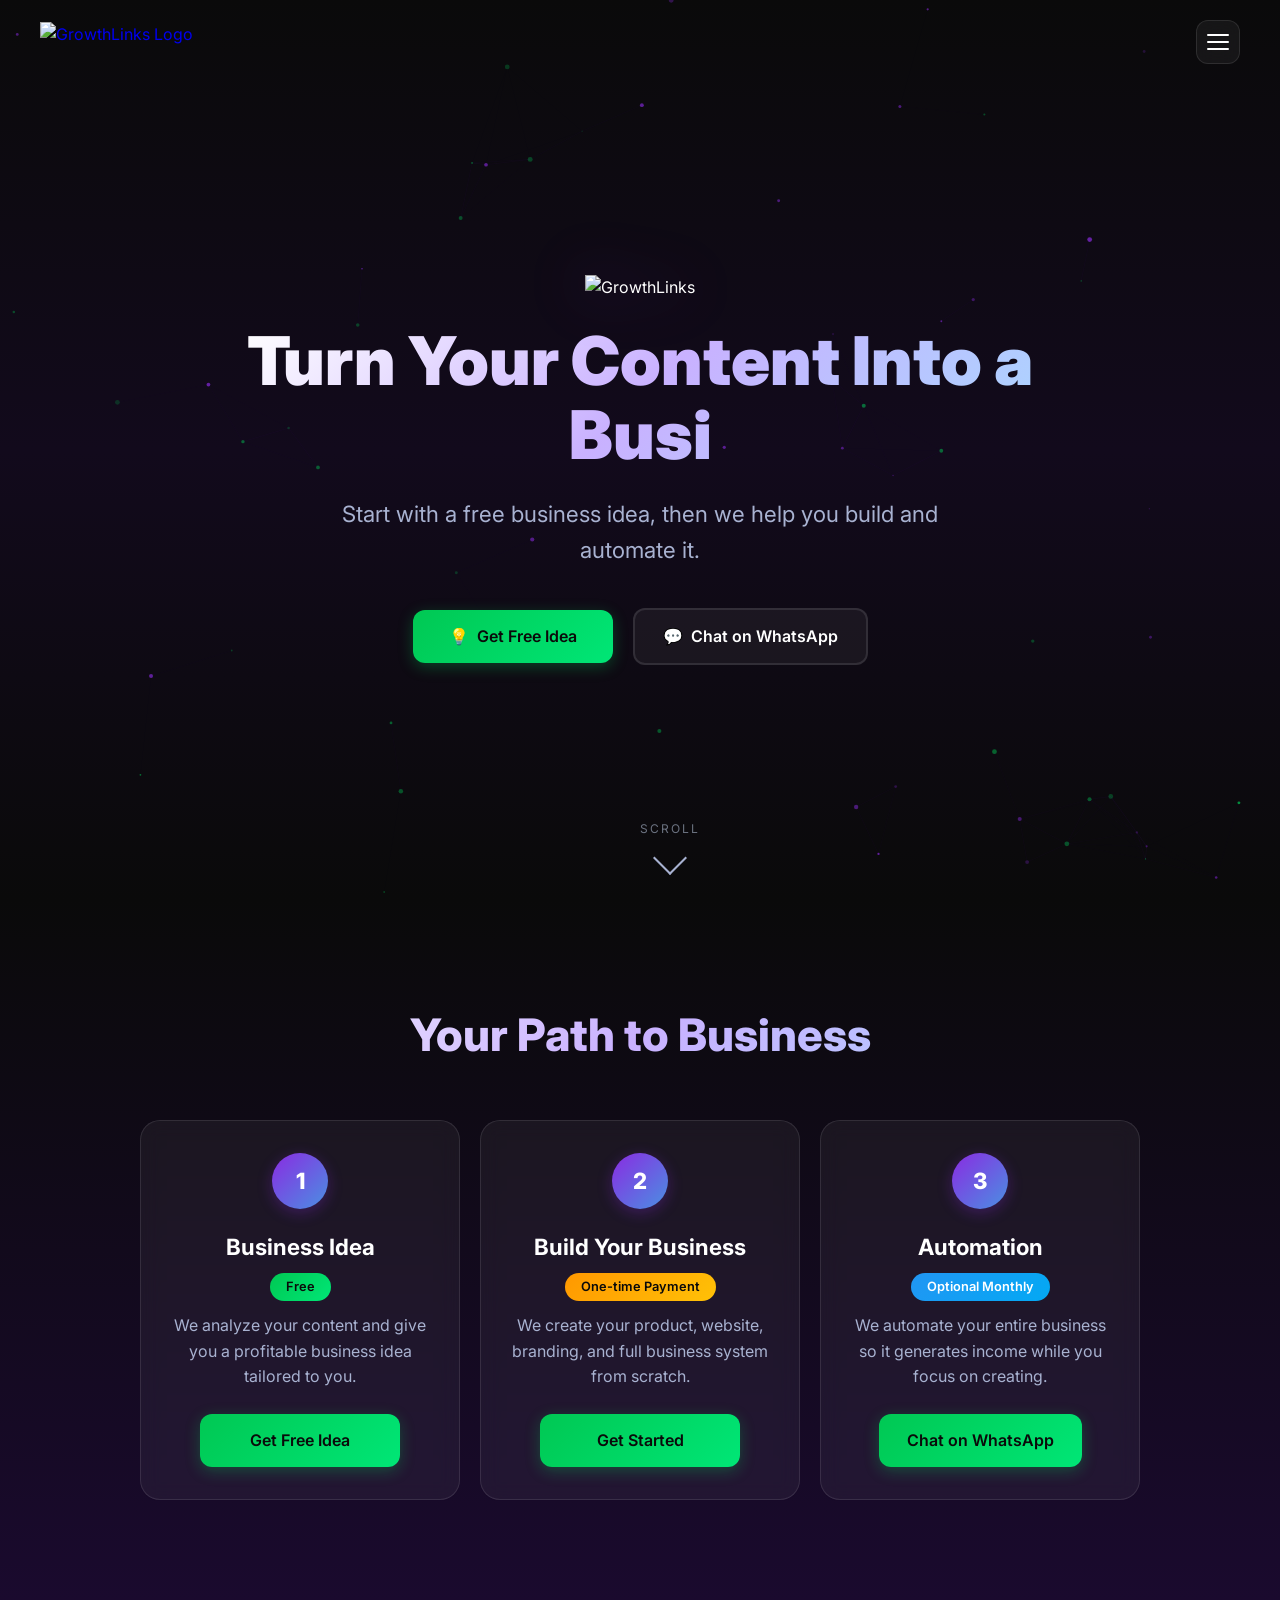
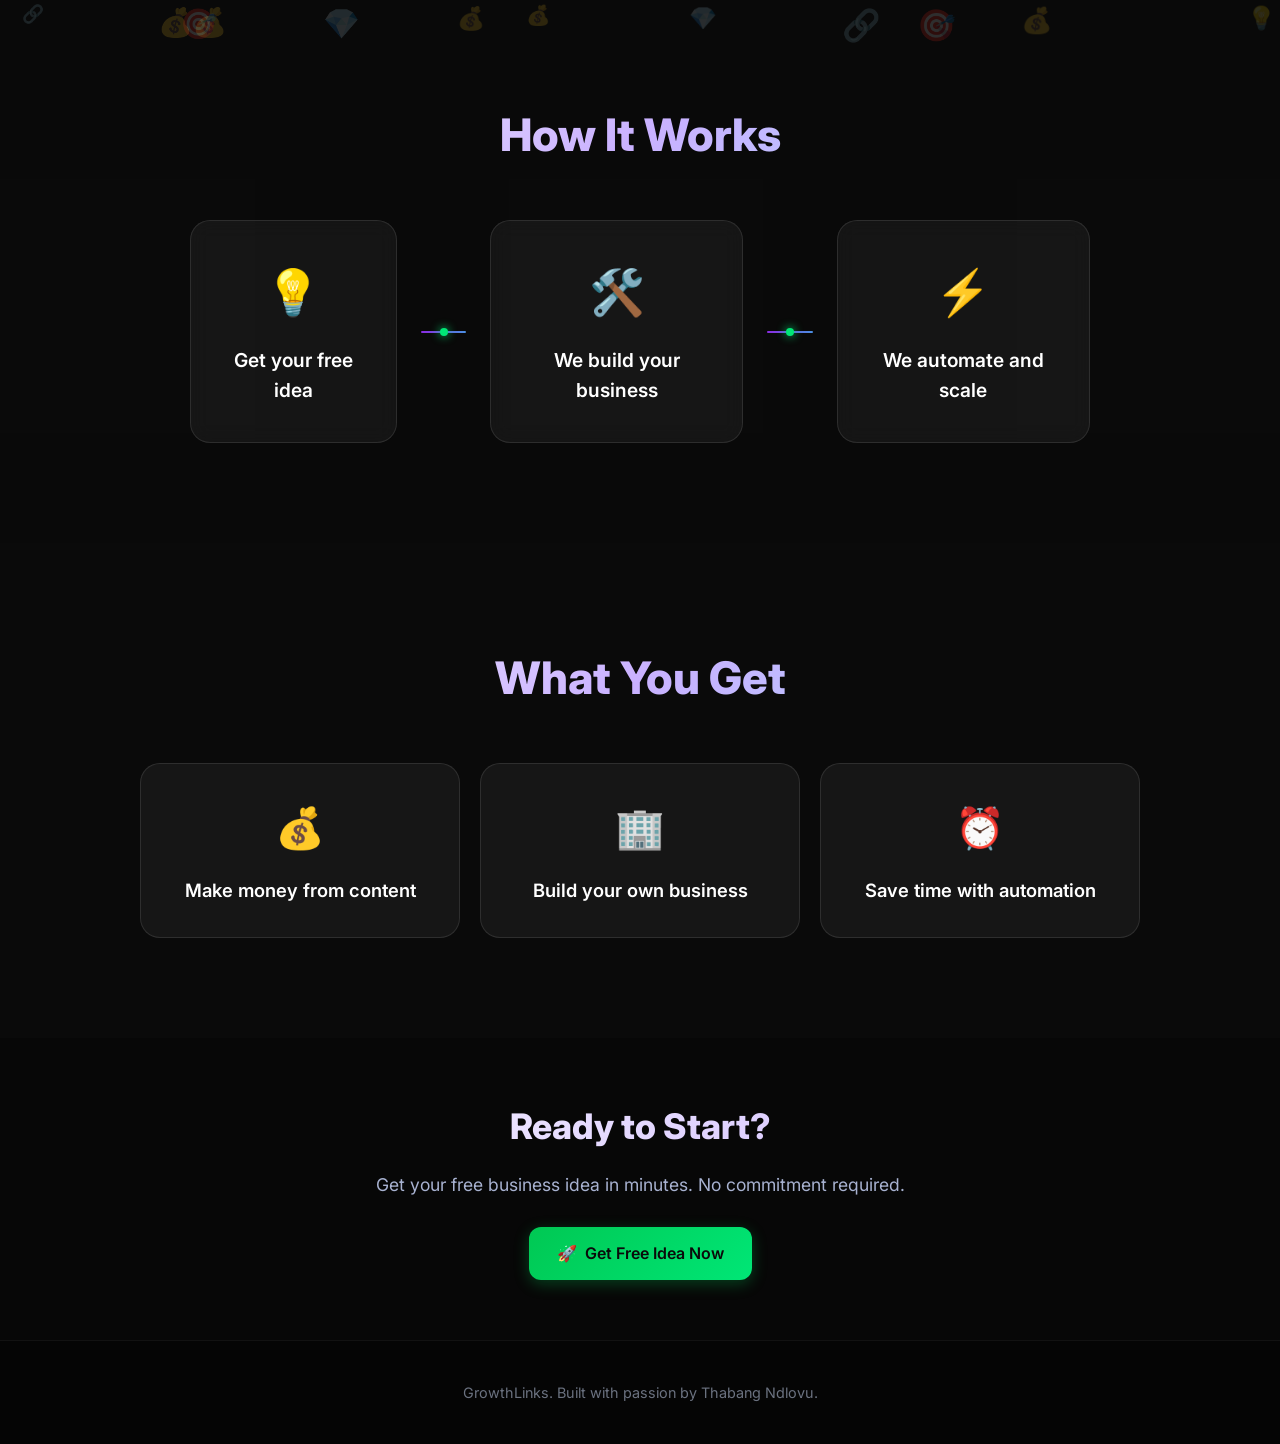
==== commit db7fff61: "Add files via upload" ====
--- a/index.html
+++ b/index.html
@@ -1,185 +1,156 @@
 <!DOCTYPE html>
 <html lang="en">
 <head>
-  <meta charset="UTF-8">
-  <meta name="viewport" content="width=device-width, initial-scale=1.0">
-  <title>GrowthLinks - Grow Your Business</title>
-  <meta name="description" content="We analyse your business for free and show you exactly how to get more bookings.">
-  <link rel="stylesheet" href="style.css">
+    <meta charset="UTF-8">
+    <meta name="viewport" content="width=device-width, initial-scale=1.0">
+    <title>GrowthLinks - Turn Your Content Into a Business</title>
+    <link rel="stylesheet" href="style.css">
+    <link rel="preconnect" href="https://fonts.googleapis.com">
+    <link rel="preconnect" href="https://fonts.gstatic.com" crossorigin>
+    <link href="https://fonts.googleapis.com/css2?family=Inter:wght@400;500;600;700;800;900&display=swap" rel="stylesheet">
 </head>
 <body>
-  <!-- Navigation -->
-  <nav class="navbar">
-    <div class="nav-container">
-      <a href="index.html" class="logo">GrowthLinks</a>
-      <ul class="nav-links" id="navLinks">
-        <li><a href="index.html" class="active">Home</a></li>
-        <li><a href="about.html">About</a></li>
-        <li><a href="testimonials.html">Testimonials</a></li>
-        <li><a href="services.html">Services</a></li>
-        <li><a href="contact.html">Contact</a></li>
-      </ul>
-      <button class="mobile-menu-btn" id="mobileMenuBtn" aria-label="Toggle menu">
-        <span></span>
-        <span></span>
-        <span></span>
-      </button>
+    <!-- Navigation -->
+    <nav class="navbar">
+        <a href="index.html" class="nav-logo">
+            <img src="images/logo.png" alt="GrowthLinks Logo">
+        </a>
+        <button class="hamburger" aria-label="Menu">
+            <span></span>
+            <span></span>
+            <span></span>
+        </button>
+    </nav>
+
+    <!-- Navigation Overlay -->
+    <div class="nav-overlay">
+        <a href="index.html">Home</a>
+        <a href="steps.html">Our Steps</a>
+        <a href="about.html">About</a>
+        <a href="contact.html">Contact</a>
     </div>
-  </nav>
 
-  <!-- Hero Section -->
-  <section class="hero">
-    <div class="hero-bg" style="background-image: url('images/a.jpg');"></div>
-    <div class="hero-overlay"></div>
-    <div class="hero-content">
-      <h1>Grow Business Stay on the Valuable Market</h1>
-      <p>We analyse your business for free and show you exactly how to get more bookings.</p>
-      <div class="btn-group">
-        <a href="https://wa.me/27630425738" class="btn btn-primary" target="_blank" rel="noopener">
-          <span>💬</span> Message on WhatsApp
-        </a>
-        <a href="https://www.facebook.com/profile.php?id=61575409381507" class="btn btn-secondary" target="_blank" rel="noopener">
-          <span>📘</span> Contact on Facebook
-        </a>
-      </div>
-    </div>
-  </section>
+    <!-- Hero Section -->
+    <section class="hero">
+        <canvas id="particle-canvas"></canvas>
+        <div class="hero-content">
+            <img src="images/logo.png" alt="GrowthLinks" class="hero-logo">
+            <h1 class="hero-title typing-text" data-text="Turn Your Content Into a Business">Turn Your Content Into a Business<span class="typing-cursor"></span></h1>
+            <p class="hero-subtitle">Start with a free business idea, then we help you build and automate it.</p>
+            <div class="hero-buttons">
+                <a href="https://wa.me/27630425738?text=Hi%20I%20want%20my%20free%20business%20idea" class="btn btn-primary" target="_blank">
+                    <span>💡</span> Get Free Idea
+                </a>
+                <a href="https://wa.me/27630425738" class="btn btn-secondary" target="_blank">
+                    <span>💬</span> Chat on WhatsApp
+                </a>
+            </div>
+        </div>
+        <div class="scroll-indicator">
+            <span>Scroll</span>
+            <div class="scroll-arrow"></div>
+        </div>
+    </section>
 
-  <!-- Problem Section -->
-  <section class="section section-alt">
-    <div class="section-header">
-      <h2>Most Businesses Are Losing Customers Daily</h2>
-      <p>Small friction points add up. Here's what we see every day.</p>
-    </div>
-    <div class="problem-grid">
-      <div class="problem-card reveal">
-        <div class="problem-icon">📞</div>
-        <h3>People don't want to call</h3>
-        <p>Modern customers prefer messaging over phone calls</p>
-      </div>
-      <div class="problem-card reveal">
-        <div class="problem-icon">⏱️</div>
-        <h3>Slow replies on WhatsApp</h3>
-        <p>Delayed responses make customers look elsewhere</p>
-      </div>
-      <div class="problem-card reveal">
-        <div class="problem-icon">📅</div>
-        <h3>No easy way to book</h3>
-        <p>Complicated booking processes drive customers away</p>
-      </div>
-      <div class="problem-card reveal">
-        <div class="problem-icon">📢</div>
-        <h3>No modern marketing strategies</h3>
-        <p>Missing out on digital channels where customers are</p>
-      </div>
-    </div>
-    <div class="closing-line reveal">
-      If it's not easy, customers leave.
-    </div>
-  </section>
+    <!-- Steps Preview -->
+    <section class="steps-section">
+        <div class="container">
+            <h2 class="section-title">Your Path to Business</h2>
+            <div class="steps-grid">
+                <div class="step-card">
+                    <div class="step-number">1</div>
+                    <div class="step-content">
+                        <h3>Business Idea</h3>
+                        <span class="step-badge badge-free">Free</span>
+                        <p>We analyze your content and give you a profitable business idea tailored to you.</p>
+                        <a href="https://wa.me/27630425738?text=Hi%20I%20want%20my%20free%20business%20idea" class="btn btn-primary" target="_blank">Get Free Idea</a>
+                    </div>
+                </div>
+                <div class="step-card">
+                    <div class="step-number">2</div>
+                    <div class="step-content">
+                        <h3>Build Your Business</h3>
+                        <span class="step-badge badge-build">One-time Payment</span>
+                        <p>We create your product, website, branding, and full business system from scratch.</p>
+                        <a href="https://wa.me/27630425738?text=Hi%20I%20want%20to%20start%20building%20my%20business" class="btn btn-primary" target="_blank">Get Started</a>
+                    </div>
+                </div>
+                <div class="step-card">
+                    <div class="step-number">3</div>
+                    <div class="step-content">
+                        <h3>Automation</h3>
+                        <span class="step-badge badge-auto">Optional Monthly</span>
+                        <p>We automate your entire business so it generates income while you focus on creating.</p>
+                        <a href="https://wa.me/27630425738" class="btn btn-primary" target="_blank">Chat on WhatsApp</a>
+                    </div>
+                </div>
+            </div>
+        </div>
+    </section>
 
-  <!-- Services Section -->
-  <section class="section">
-    <div class="section-header">
-      <h2>What We Do at GrowthLinks</h2>
-      <p>We simplify growth into clear steps you can act on today.</p>
-    </div>
-    <div class="services-grid">
-      <div class="service-card reveal">
-        <div class="service-icon">🔍</div>
-        <div class="service-content">
-          <h3>Analyse your business</h3>
-          <p>Deep dive into your processes</p>
+    <!-- How It Works -->
+    <section class="how-it-works">
+        <div class="floating-symbols"></div>
+        <div class="container">
+            <h2 class="section-title">How It Works</h2>
+            <div class="process-flow">
+                <div class="process-item">
+                    <span class="process-icon">💡</span>
+                    <h4>Get your free idea</h4>
+                </div>
+                <div class="process-line"></div>
+                <div class="process-item">
+                    <span class="process-icon">🛠️</span>
+                    <h4>We build your business</h4>
+                </div>
+                <div class="process-line"></div>
+                <div class="process-item">
+                    <span class="process-icon">⚡</span>
+                    <h4>We automate and scale</h4>
+                </div>
+            </div>
         </div>
-      </div>
-      <div class="service-card reveal">
-        <div class="service-icon">🎯</div>
-        <div class="service-content">
-          <h3>Find what's holding you back</h3>
-          <p>Identify bottlenecks costing customers</p>
+    </section>
+
+    <!-- Results -->
+    <section class="results">
+        <div class="container">
+            <h2 class="section-title">What You Get</h2>
+            <div class="results-grid">
+                <div class="result-card">
+                    <span class="result-icon">💰</span>
+                    <h4>Make money from content</h4>
+                </div>
+                <div class="result-card">
+                    <span class="result-icon">🏢</span>
+                    <h4>Build your own business</h4>
+                </div>
+                <div class="result-card">
+                    <span class="result-icon">⏰</span>
+                    <h4>Save time with automation</h4>
+                </div>
+            </div>
         </div>
-      </div>
-      <div class="service-card reveal">
-        <div class="service-icon">🛠️</div>
-        <div class="service-content">
-          <h3>Fix it using simple systems</h3>
-          <p>Easy tools that streamline operations</p>
+    </section>
+
+    <!-- CTA Banner -->
+    <section class="alt-bg" style="text-align: center; padding: 60px 20px;">
+        <div class="container">
+            <h2 style="font-size: clamp(1.5rem, 4vw, 2.2rem); font-weight: 800; margin-bottom: 16px; background: linear-gradient(135deg, #fff, #c9b1ff); -webkit-background-clip: text; -webkit-text-fill-color: transparent;">Ready to Start?</h2>
+            <p style="color: var(--text-secondary); margin-bottom: 28px; font-size: 1.1rem;">Get your free business idea in minutes. No commitment required.</p>
+            <a href="https://wa.me/27630425738?text=Hi%20I%20want%20my%20free%20business%20idea" class="btn btn-primary" target="_blank" style="max-width: 300px;">
+                <span>🚀</span> Get Free Idea Now
+            </a>
         </div>
-      </div>
-      <div class="service-card reveal">
-        <div class="service-icon">🤝</div>
-        <div class="service-content">
-          <h3>Connect you with the right experts</h3>
-          <p>Access to specialists when needed</p>
+    </section>
+
+    <!-- Footer -->
+    <footer>
+        <div class="container">
+            <p> GrowthLinks. Built with passion by Thabang Ndlovu.</p>
         </div>
-      </div>
-    </div>
-  </section>
+    </footer>
 
-  <!-- Free Offer Section -->
-  <section class="offer-section">
-    <div class="offer-container">
-      <div class="offer-content reveal">
-        <h2>FREE Business Analysis</h2>
-        <p>We'll show you where you're losing customers and how to fix it.</p>
-        <ul class="offer-list">
-          <li>
-            <span class="check-icon">✓</span>
-            Identify weak points
-          </li>
-          <li>
-            <span class="check-icon">✓</span>
-            Improve booking process
-          </li>
-          <li>
-            <span class="check-icon">✓</span>
-            Simple growth strategy
-          </li>
-        </ul>
-        <p class="offer-tagline">No pressure. Just value.</p>
-      </div>
-      <div class="offer-visual reveal">
-        <div class="offer-badge">
-          <span class="price">R0</span>
-          <span class="label">Free Analysis</span>
-        </div>
-      </div>
-    </div>
-  </section>
-
-  <!-- CTA Section -->
-  <section class="cta-section">
-    <div class="reveal">
-      <h2>Let's Take a Quick Look at Your Business</h2>
-      <p>Send a message and we'll reply with next steps. No pressure.</p>
-      <div class="btn-group">
-        <a href="https://wa.me/27630425738" class="btn btn-primary" target="_blank" rel="noopener">
-          <span>💬</span> WhatsApp: 063 042 5738
-        </a>
-        <a href="https://www.facebook.com/profile.php?id=61575409381507" class="btn btn-outline" target="_blank" rel="noopener">
-          <span>📘</span> Facebook
-        </a>
-      </div>
-    </div>
-  </section>
-
-  <!-- Footer -->
-  <footer class="footer">
-    <div class="footer-container">
-      <div class="footer-logo">GrowthLinks</div>
-      <p class="footer-tagline">Analyse. Fix. Grow.</p>
-      <div class="footer-buttons">
-        <a href="https://wa.me/27630425738" class="footer-btn whatsapp" target="_blank" rel="noopener">
-          <span>💬</span> WhatsApp
-        </a>
-        <a href="https://www.facebook.com/profile.php?id=61575409381507" class="footer-btn facebook" target="_blank" rel="noopener">
-          <span>📘</span> Facebook
-        </a>
-      </div>
-      <p class="footer-copy">© 2025 GrowthLinks. All rights reserved.</p>
-    </div>
-  </footer>
-
-  <script src="script.js"></script>
+    <script src="script.js"></script>
 </body>
-</html>
+</html>
--- a/style.css
+++ b/style.css
@@ -1,1186 +1,1080 @@
-/* GrowthLinks - Modern Business Website */
-/* Colors: Green (#10B981) + Blue (#0EA5E9) = Growth + Trust */
-
+/* ===== CSS VARIABLES ===== */
 :root {
-  --primary-green: #10B981;
-  --primary-blue: #0EA5E9;
-  --dark-green: #059669;
-  --dark-blue: #0284C7;
-  --light-green: #D1FAE5;
-  --light-blue: #E0F2FE;
-  --dark: #0F172A;
-  --gray: #64748B;
-  --light-gray: #F8FAFC;
-  --white: #FFFFFF;
-  --shadow: 0 4px 6px -1px rgba(0, 0, 0, 0.1), 0 2px 4px -1px rgba(0, 0, 0, 0.06);
-  --shadow-lg: 0 20px 25px -5px rgba(0, 0, 0, 0.1), 0 10px 10px -5px rgba(0, 0, 0, 0.04);
-  --shadow-xl: 0 25px 50px -12px rgba(0, 0, 0, 0.25);
-  --gradient: linear-gradient(135deg, var(--primary-green) 0%, var(--primary-blue) 100%);
-  --gradient-light: linear-gradient(135deg, var(--light-green) 0%, var(--light-blue) 100%);
-}
-
+    --black: #0a0a0a;
+    --deep-purple: #1a0a2e;
+    --navy: #16213e;
+    --blue: #0f3460;
+    --accent-green: #00c853;
+    --accent-green-light: #00e676;
+    --accent-purple: #8a2be2;
+    --accent-blue: #4a90e2;
+    --text-primary: #ffffff;
+    --text-secondary: #a8b2d1;
+    --text-muted: #6b7280;
+    --glass-bg: rgba(255, 255, 255, 0.05);
+    --glass-border: rgba(255, 255, 255, 0.1);
+    --glass-border-hover: rgba(138, 43, 226, 0.4);
+    --shadow-glow: rgba(0, 200, 83, 0.3);
+    --transition-fast: 0.2s ease;
+    --transition-normal: 0.3s ease;
+    --transition-slow: 0.5s ease;
+}
+
+/* ===== RESET ===== */
 * {
-  margin: 0;
-  padding: 0;
-  box-sizing: border-box;
+    margin: 0;
+    padding: 0;
+    box-sizing: border-box;
 }
 
 html {
-  scroll-behavior: smooth;
+    scroll-behavior: smooth;
+    -webkit-text-size-adjust: 100%;
+    font-size: 16px;
 }
 
 body {
-  font-family: 'Inter', -apple-system, BlinkMacSystemFont, 'Segoe UI', Roboto, sans-serif;
-  line-height: 1.6;
-  color: var(--dark);
-  background: var(--white);
-  overflow-x: hidden;
-}
-
-/* Navigation */
-.navbar {
-  position: fixed;
-  top: 0;
-  left: 0;
-  right: 0;
-  background: rgba(255, 255, 255, 0.9);
-  backdrop-filter: blur(20px);
-  -webkit-backdrop-filter: blur(20px);
-  z-index: 1000;
-  box-shadow: var(--shadow);
-  padding: 0.75rem 0;
-}
-
-.nav-container {
-  max-width: 1200px;
-  margin: 0 auto;
-  padding: 0 1.5rem;
-  display: flex;
-  justify-content: space-between;
-  align-items: center;
-}
-
-.logo {
-  font-size: 1.6rem;
-  font-weight: 800;
-  background: var(--gradient);
-  -webkit-background-clip: text;
-  -webkit-text-fill-color: transparent;
-  background-clip: text;
-  text-decoration: none;
-  letter-spacing: -0.02em;
-}
-
-.nav-links {
-  display: flex;
-  gap: 2rem;
-  list-style: none;
-}
-
-.nav-links a {
-  text-decoration: none;
-  color: var(--dark);
-  font-weight: 500;
-  font-size: 0.95rem;
-  transition: all 0.3s ease;
-  position: relative;
-  padding: 0.5rem 0;
-}
-
-.nav-links a:hover,
-.nav-links a.active {
-  color: var(--primary-green);
-}
-
-.nav-links a::after {
-  content: '';
-  position: absolute;
-  bottom: 0;
-  left: 0;
-  width: 0;
-  height: 2px;
-  background: var(--gradient);
-  transition: width 0.3s ease;
-}
-
-.nav-links a:hover::after,
-.nav-links a.active::after {
-  width: 100%;
-}
-
-.mobile-menu-btn {
-  display: none;
-  background: none;
-  border: none;
-  cursor: pointer;
-  padding: 0.5rem;
-}
-
-.mobile-menu-btn span {
-  display: block;
-  width: 25px;
-  height: 3px;
-  background: var(--dark);
-  margin: 5px 0;
-  border-radius: 3px;
-  transition: all 0.3s ease;
-}
-
-/* Hero Section - More visible images */
-.hero {
-  min-height: 100vh;
-  display: flex;
-  align-items: center;
-  justify-content: center;
-  position: relative;
-  padding: 6rem 1.5rem 4rem;
-  overflow: hidden;
-}
-
-.hero-bg {
-  position: absolute;
-  top: 0;
-  left: 0;
-  right: 0;
-  bottom: 0;
-  background-size: cover;
-  background-position: center;
-  z-index: -2;
-}
-
-.hero-overlay {
-  position: absolute;
-  top: 0;
-  left: 0;
-  right: 0;
-  bottom: 0;
-  background: linear-gradient(135deg, rgba(5, 150, 105, 0.85) 0%, rgba(2, 132, 199, 0.8) 100%);
-  z-index: -1;
-}
-
-.hero-content {
-  text-align: center;
-  max-width: 850px;
-  color: var(--white);
-  animation: fadeInUp 0.8s ease;
-  z-index: 1;
-}
-
-.hero h1 {
-  font-size: clamp(2.2rem, 6vw, 4rem);
-  font-weight: 800;
-  line-height: 1.1;
-  margin-bottom: 1.5rem;
-  text-transform: uppercase;
-  letter-spacing: -0.02em;
-  text-shadow: 0 2px 10px rgba(0, 0, 0, 0.2);
-}
-
-.hero p {
-  font-size: clamp(1.1rem, 2.5vw, 1.35rem);
-  opacity: 0.95;
-  margin-bottom: 2.5rem;
-  max-width: 650px;
-  margin-left: auto;
-  margin-right: auto;
-  line-height: 1.7;
-}
-
-/* Buttons */
-.btn-group {
-  display: flex;
-  gap: 1rem;
-  justify-content: center;
-  flex-wrap: wrap;
-}
-
-.btn {
-  display: inline-flex;
-  align-items: center;
-  gap: 0.5rem;
-  padding: 1rem 2rem;
-  border-radius: 50px;
-  font-weight: 600;
-  font-size: 1rem;
-  text-decoration: none;
-  transition: all 0.3s ease;
-  cursor: pointer;
-  border: none;
-}
-
-.btn-primary {
-  background: var(--white);
-  color: var(--dark-green);
-  box-shadow: var(--shadow-lg);
-}
-
-.btn-primary:hover {
-  background: var(--light-gray);
-  transform: translateY(-3px);
-  box-shadow: var(--shadow-xl);
-}
-
-.btn-secondary {
-  background: transparent;
-  color: var(--white);
-  border: 2px solid rgba(255, 255, 255, 0.5);
-  backdrop-filter: blur(10px);
-}
-
-.btn-secondary:hover {
-  background: rgba(255, 255, 255, 0.15);
-  border-color: var(--white);
-  transform: translateY(-3px);
-}
-
-.btn-outline {
-  background: transparent;
-  color: var(--white);
-  border: 2px solid var(--white);
-}
-
-.btn-outline:hover {
-  background: var(--white);
-  color: var(--dark);
-  transform: translateY(-3px);
-}
-
-/* Section Styles */
-.section {
-  padding: 5rem 1.5rem;
-}
-
-.section-alt {
-  background: var(--light-gray);
-}
-
-.section-header {
-  text-align: center;
-  max-width: 700px;
-  margin: 0 auto 3.5rem;
-}
-
-.section-header h2 {
-  font-size: clamp(1.75rem, 4vw, 2.75rem);
-  font-weight: 800;
-  color: var(--dark);
-  margin-bottom: 1rem;
-  text-transform: uppercase;
-  letter-spacing: -0.01em;
-}
-
-.section-header p {
-  color: var(--gray);
-  font-size: 1.15rem;
-}
-
-/* Problem Section */
-.problem-grid {
-  display: grid;
-  grid-template-columns: repeat(auto-fit, minmax(260px, 1fr));
-  gap: 1.5rem;
-  max-width: 1100px;
-  margin: 0 auto;
-}
-
-.problem-card {
-  background: var(--white);
-  padding: 2rem;
-  border-radius: 20px;
-  box-shadow: var(--shadow);
-  text-align: center;
-  transition: all 0.4s ease;
-  border: 1px solid rgba(0, 0, 0, 0.05);
-}
-
-.problem-card:hover {
-  transform: translateY(-8px);
-  box-shadow: var(--shadow-lg);
-}
-
-.problem-icon {
-  width: 70px;
-  height: 70px;
-  background: var(--gradient-light);
-  border-radius: 50%;
-  display: flex;
-  align-items: center;
-  justify-content: center;
-  margin: 0 auto 1.25rem;
-  font-size: 1.75rem;
-}
-
-.problem-card h3 {
-  font-size: 1.15rem;
-  font-weight: 700;
-  color: var(--dark);
-  margin-bottom: 0.5rem;
-}
-
-.problem-card p {
-  color: var(--gray);
-  font-size: 0.95rem;
-}
-
-.closing-line {
-  text-align: center;
-  margin-top: 2.5rem;
-  padding: 1.5rem 2rem;
-  background: var(--gradient);
-  color: var(--white);
-  border-radius: 16px;
-  font-weight: 700;
-  font-size: 1.2rem;
-  max-width: 600px;
-  margin-left: auto;
-  margin-right: auto;
-  box-shadow: var(--shadow-lg);
-}
-
-/* Services Section */
-.services-grid {
-  display: grid;
-  grid-template-columns: repeat(auto-fit, minmax(280px, 1fr));
-  gap: 1.5rem;
-  max-width: 1200px;
-  margin: 0 auto;
-}
-
-.service-card {
-  background: var(--white);
-  padding: 2rem;
-  border-radius: 20px;
-  box-shadow: var(--shadow);
-  display: flex;
-  align-items: flex-start;
-  gap: 1.25rem;
-  transition: all 0.4s ease;
-  border: 1px solid rgba(0, 0, 0, 0.05);
-}
-
-.service-card:hover {
-  transform: translateY(-8px);
-  box-shadow: var(--shadow-lg);
-}
-
-.service-icon {
-  width: 55px;
-  height: 55px;
-  background: var(--gradient);
-  border-radius: 14px;
-  display: flex;
-  align-items: center;
-  justify-content: center;
-  font-size: 1.5rem;
-  flex-shrink: 0;
-  box-shadow: 0 4px 15px rgba(16, 185, 129, 0.3);
-}
-
-.service-content h3 {
-  font-size: 1.15rem;
-  font-weight: 700;
-  color: var(--dark);
-  margin-bottom: 0.35rem;
-}
-
-.service-content p {
-  color: var(--gray);
-  font-size: 0.95rem;
-  line-height: 1.5;
-}
-
-/* Free Offer Section */
-.offer-section {
-  background: var(--gradient);
-  color: var(--white);
-  padding: 5rem 1.5rem;
-  position: relative;
-  overflow: hidden;
-}
-
-.offer-section::before {
-  content: '';
-  position: absolute;
-  top: -50%;
-  right: -20%;
-  width: 600px;
-  height: 600px;
-  background: rgba(255, 255, 255, 0.05);
-  border-radius: 50%;
-}
-
-.offer-container {
-  max-width: 1000px;
-  margin: 0 auto;
-  display: grid;
-  grid-template-columns: 1fr 1fr;
-  gap: 4rem;
-  align-items: center;
-  position: relative;
-  z-index: 1;
-}
-
-.offer-content h2 {
-  font-size: clamp(1.75rem, 4vw, 2.75rem);
-  font-weight: 800;
-  margin-bottom: 1rem;
-  text-transform: uppercase;
-}
-
-.offer-content > p {
-  opacity: 0.95;
-  margin-bottom: 2rem;
-  font-size: 1.15rem;
-  line-height: 1.6;
-}
-
-.offer-list {
-  list-style: none;
-  margin-bottom: 2rem;
-}
-
-.offer-list li {
-  display: flex;
-  align-items: center;
-  gap: 1rem;
-  margin-bottom: 1rem;
-  font-size: 1.05rem;
-}
-
-.check-icon {
-  width: 28px;
-  height: 28px;
-  background: rgba(255, 255, 255, 0.25);
-  border-radius: 50%;
-  display: flex;
-  align-items: center;
-  justify-content: center;
-  font-size: 0.9rem;
-  flex-shrink: 0;
-}
-
-.offer-tagline {
-  font-weight: 700;
-  font-size: 1.15rem;
-  padding-top: 1.5rem;
-  border-top: 1px solid rgba(255, 255, 255, 0.25);
-}
-
-.offer-visual {
-  display: flex;
-  justify-content: center;
-  align-items: center;
-}
-
-.offer-badge {
-  width: 220px;
-  height: 220px;
-  background: rgba(255, 255, 255, 0.15);
-  backdrop-filter: blur(20px);
-  border-radius: 50%;
-  display: flex;
-  flex-direction: column;
-  align-items: center;
-  justify-content: center;
-  text-align: center;
-  border: 3px solid rgba(255, 255, 255, 0.3);
-  box-shadow: var(--shadow-xl);
-}
-
-.offer-badge .price {
-  font-size: 5rem;
-  font-weight: 800;
-  line-height: 1;
-}
-
-.offer-badge .label {
-  font-size: 1rem;
-  opacity: 0.9;
-  text-transform: uppercase;
-  letter-spacing: 2px;
-  font-weight: 600;
-}
-
-/* CTA Section */
-.cta-section {
-  text-align: center;
-  padding: 5rem 1.5rem;
-}
-
-.cta-section h2 {
-  font-size: clamp(1.75rem, 4vw, 2.75rem);
-  font-weight: 800;
-  color: var(--dark);
-  margin-bottom: 1rem;
-}
-
-.cta-section p {
-  color: var(--gray);
-  font-size: 1.15rem;
-  margin-bottom: 2.5rem;
-  max-width: 500px;
-  margin-left: auto;
-  margin-right: auto;
-}
-
-/* About Page */
-.about-hero {
-  min-height: 55vh;
-  display: flex;
-  align-items: center;
-  justify-content: center;
-  position: relative;
-  padding: 7rem 1.5rem 3rem;
-}
-
-.about-hero .hero-overlay {
-  background: linear-gradient(135deg, rgba(5, 150, 105, 0.7) 0%, rgba(2, 132, 199, 0.65) 100%);
-}
-
-.story-section {
-  max-width: 850px;
-  margin: 0 auto;
-  padding: 4rem 1.5rem;
-}
-
-.story-content {
-  background: var(--white);
-  padding: 3rem;
-  border-radius: 24px;
-  box-shadow: var(--shadow-lg);
-  border: 1px solid rgba(0, 0, 0, 0.05);
-}
-
-.story-content h2 {
-  font-size: 2rem;
-  font-weight: 800;
-  color: var(--dark);
-  margin-bottom: 1.5rem;
-  text-transform: uppercase;
-}
-
-.story-content p {
-  color: var(--gray);
-  font-size: 1.1rem;
-  line-height: 1.9;
-  margin-bottom: 1.25rem;
-}
-
-.mission-grid {
-  display: grid;
-  grid-template-columns: repeat(auto-fit, minmax(220px, 1fr));
-  gap: 1.5rem;
-  max-width: 1000px;
-  margin: 0 auto;
-  padding: 0 1.5rem 4rem;
-}
-
-.mission-card {
-  background: var(--white);
-  padding: 2rem;
-  border-radius: 20px;
-  box-shadow: var(--shadow);
-  text-align: center;
-  transition: all 0.4s ease;
-  border: 1px solid rgba(0, 0, 0, 0.05);
-}
-
-.mission-card:hover {
-  transform: translateY(-8px);
-  box-shadow: var(--shadow-lg);
-}
-
-.mission-icon {
-  width: 70px;
-  height: 70px;
-  background: var(--gradient);
-  border-radius: 50%;
-  display: flex;
-  align-items: center;
-  justify-content: center;
-  margin: 0 auto 1.25rem;
-  font-size: 1.75rem;
-  box-shadow: 0 4px 15px rgba(16, 185, 129, 0.3);
-}
-
-.mission-card h3 {
-  font-size: 1.05rem;
-  font-weight: 700;
-  color: var(--dark);
-}
-
-/* Testimonials Page */
-.testimonials-grid {
-  display: grid;
-  grid-template-columns: repeat(auto-fit, minmax(320px, 1fr));
-  gap: 1.5rem;
-  max-width: 1100px;
-  margin: 0 auto;
-  padding: 0 1.5rem 4rem;
-}
-
-.testimonial-card {
-  background: var(--white);
-  border-radius: 24px;
-  padding: 1.75rem;
-  box-shadow: var(--shadow);
-  position: relative;
-  border: 1px solid rgba(0, 0, 0, 0.05);
-  transition: all 0.4s ease;
-}
-
-.testimonial-card:hover {
-  transform: translateY(-5px);
-  box-shadow: var(--shadow-lg);
-}
-
-.testimonial-card::before {
-  content: '';
-  position: absolute;
-  bottom: -12px;
-  left: 35px;
-  width: 24px;
-  height: 24px;
-  background: var(--white);
-  transform: rotate(45deg);
-  border-bottom: 1px solid rgba(0, 0, 0, 0.05);
-  border-right: 1px solid rgba(0, 0, 0, 0.05);
-}
-
-.testimonial-header {
-  display: flex;
-  align-items: center;
-  gap: 0.875rem;
-  margin-bottom: 1.25rem;
-  padding-bottom: 1rem;
-  border-bottom: 1px solid var(--light-gray);
-}
-
-.testimonial-avatar {
-  width: 50px;
-  height: 50px;
-  background: var(--gradient-light);
-  border-radius: 50%;
-  display: flex;
-  align-items: center;
-  justify-content: center;
-  font-size: 1.5rem;
-}
-
-.testimonial-info h4 {
-  font-size: 1rem;
-  font-weight: 700;
-  color: var(--dark);
-}
-
-.testimonial-info span {
-  font-size: 0.85rem;
-  color: var(--gray);
-}
-
-.testimonial-card p {
-  color: var(--dark);
-  font-size: 1.05rem;
-  line-height: 1.7;
-  font-style: italic;
-}
-
-.verified-badge {
-  display: inline-flex;
-  align-items: center;
-  gap: 0.25rem;
-  background: var(--light-green);
-  color: var(--dark-green);
-  padding: 0.35rem 0.75rem;
-  border-radius: 20px;
-  font-size: 0.75rem;
-  font-weight: 700;
-  margin-left: auto;
-  text-transform: uppercase;
-  letter-spacing: 0.5px;
-}
-
-/* Services Page - Detailed */
-.services-hero {
-  min-height: 50vh;
-  display: flex;
-  align-items: center;
-  justify-content: center;
-  position: relative;
-  padding: 7rem 1.5rem 3rem;
-}
-
-.services-hero .hero-overlay {
-  background: linear-gradient(135deg, rgba(5, 150, 105, 0.7) 0%, rgba(2, 132, 199, 0.65) 100%);
-}
-
-.service-detail {
-  max-width: 1100px;
-  margin: 0 auto 3rem;
-  padding: 0 1.5rem;
-}
-
-.service-detail-card {
-  background: var(--white);
-  padding: 2.5rem;
-  border-radius: 24px;
-  box-shadow: var(--shadow);
-  border: 1px solid rgba(0, 0, 0, 0.05);
-  transition: all 0.4s ease;
-}
-
-.service-detail-card:hover {
-  box-shadow: var(--shadow-lg);
-}
-
-.service-detail-header {
-  display: flex;
-  align-items: center;
-  gap: 1.25rem;
-  margin-bottom: 1.5rem;
-}
-
-.service-detail-icon {
-  width: 65px;
-  height: 65px;
-  background: var(--gradient);
-  border-radius: 16px;
-  display: flex;
-  align-items: center;
-  justify-content: center;
-  font-size: 1.75rem;
-  flex-shrink: 0;
-  box-shadow: 0 4px 15px rgba(16, 185, 129, 0.3);
-}
-
-.service-detail-header h3 {
-  font-size: 1.5rem;
-  font-weight: 800;
-  color: var(--dark);
-}
-
-.service-features {
-  list-style: none;
-  display: grid;
-  grid-template-columns: repeat(auto-fit, minmax(220px, 1fr));
-  gap: 1rem;
-}
-
-.service-features li {
-  display: flex;
-  align-items: center;
-  gap: 0.75rem;
-  color: var(--gray);
-  font-size: 1rem;
-}
-
-.service-features li::before {
-  content: '✓';
-  width: 24px;
-  height: 24px;
-  background: var(--light-green);
-  color: var(--dark-green);
-  border-radius: 50%;
-  display: flex;
-  align-items: center;
-  justify-content: center;
-  font-size: 0.8rem;
-  font-weight: 700;
-  flex-shrink: 0;
-}
-
-/* Process Section */
-.process-section {
-  background: var(--gradient);
-  padding: 4rem 1.5rem;
-  margin: 3rem 0;
-}
-
-.process-container {
-  max-width: 1000px;
-  margin: 0 auto;
-}
-
-.process-section h3 {
-  text-align: center;
-  color: var(--white);
-  font-size: 1.75rem;
-  font-weight: 800;
-  margin-bottom: 2.5rem;
-  text-transform: uppercase;
-}
-
-.process-steps {
-  display: grid;
-  grid-template-columns: repeat(auto-fit, minmax(200px, 1fr));
-  gap: 1.5rem;
-}
-
-.process-step {
-  background: rgba(255, 255, 255, 0.15);
-  backdrop-filter: blur(10px);
-  padding: 1.75rem;
-  border-radius: 20px;
-  text-align: center;
-  border: 1px solid rgba(255, 255, 255, 0.2);
-}
-
-.process-step-number {
-  width: 50px;
-  height: 50px;
-  background: var(--white);
-  color: var(--primary-green);
-  border-radius: 50%;
-  display: flex;
-  align-items: center;
-  justify-content: center;
-  font-size: 1.5rem;
-  font-weight: 800;
-  margin: 0 auto 1rem;
-}
-
-.process-step h4 {
-  color: var(--white);
-  font-size: 1.1rem;
-  font-weight: 700;
-  margin-bottom: 0.5rem;
-}
-
-.process-step p {
-  color: rgba(255, 255, 255, 0.9);
-  font-size: 0.95rem;
-}
-
-/* Contact Page */
-.contact-hero {
-  min-height: 45vh;
-  display: flex;
-  align-items: center;
-  justify-content: center;
-  position: relative;
-  padding: 7rem 1.5rem 3rem;
-}
-
-.contact-hero .hero-overlay {
-  background: linear-gradient(135deg, rgba(5, 150, 105, 0.7) 0%, rgba(2, 132, 199, 0.65) 100%);
-}
-
-.contact-section {
-  padding: 4rem 1.5rem;
-}
-
-.contact-container {
-  max-width: 600px;
-  margin: 0 auto;
-  text-align: center;
-}
-
-.contact-card {
-  background: var(--white);
-  padding: 3rem;
-  border-radius: 24px;
-  box-shadow: var(--shadow-lg);
-  border: 1px solid rgba(0, 0, 0, 0.05);
-}
-
-.contact-card h2 {
-  font-size: 2rem;
-  font-weight: 800;
-  color: var(--dark);
-  margin-bottom: 1rem;
-}
-
-.contact-card > p {
-  color: var(--gray);
-  font-size: 1.15rem;
-  margin-bottom: 2.5rem;
-}
-
-.contact-buttons {
-  display: flex;
-  flex-direction: column;
-  gap: 1rem;
-}
-
-.contact-btn {
-  display: flex;
-  align-items: center;
-  justify-content: center;
-  gap: 1rem;
-  padding: 1.25rem 2rem;
-  border-radius: 16px;
-  font-weight: 700;
-  font-size: 1.15rem;
-  text-decoration: none;
-  transition: all 0.4s ease;
-}
-
-.contact-btn.whatsapp {
-  background: #25D366;
-  color: var(--white);
-  box-shadow: 0 4px 15px rgba(37, 211, 102, 0.3);
-}
-
-.contact-btn.whatsapp:hover {
-  background: #128C7E;
-  transform: translateY(-3px);
-  box-shadow: 0 8px 25px rgba(37, 211, 102, 0.4);
-}
-
-.contact-btn.facebook {
-  background: #1877F2;
-  color: var(--white);
-  box-shadow: 0 4px 15px rgba(24, 119, 242, 0.3);
-}
-
-.contact-btn.facebook:hover {
-  background: #0D65D9;
-  transform: translateY(-3px);
-  box-shadow: 0 8px 25px rgba(24, 119, 242, 0.4);
-}
-
-.contact-info {
-  margin-top: 2rem;
-  padding-top: 2rem;
-  border-top: 1px solid var(--light-gray);
-}
-
-.contact-info p {
-  color: var(--gray);
-  font-size: 0.95rem;
-  margin-bottom: 0.5rem;
-}
-
-.contact-info strong {
-  color: var(--dark);
-}
-
-/* Footer */
-.footer {
-  background: var(--dark);
-  color: var(--white);
-  padding: 3rem 1.5rem 2rem;
-}
-
-.footer-container {
-  max-width: 1200px;
-  margin: 0 auto;
-  text-align: center;
-}
-
-.footer-logo {
-  font-size: 2rem;
-  font-weight: 800;
-  background: var(--gradient);
-  -webkit-background-clip: text;
-  -webkit-text-fill-color: transparent;
-  background-clip: text;
-  margin-bottom: 0.5rem;
-}
-
-.footer-tagline {
-  color: var(--gray);
-  font-size: 1rem;
-  margin-bottom: 1.5rem;
-  letter-spacing: 3px;
-  text-transform: uppercase;
-  font-weight: 600;
-}
-
-.footer-buttons {
-  display: flex;
-  gap: 1rem;
-  justify-content: center;
-  flex-wrap: wrap;
-  margin-bottom: 2rem;
-}
-
-.footer-btn {
-  display: inline-flex;
-  align-items: center;
-  gap: 0.5rem;
-  padding: 0.875rem 1.75rem;
-  border-radius: 50px;
-  font-weight: 600;
-  font-size: 0.95rem;
-  text-decoration: none;
-  transition: all 0.3s ease;
-}
-
-.footer-btn.whatsapp {
-  background: #25D366;
-  color: var(--white);
-}
-
-.footer-btn.facebook {
-  background: #1877F2;
-  color: var(--white);
-}
-
-.footer-btn:hover {
-  transform: translateY(-2px);
-  opacity: 0.9;
-}
-
-.footer-copy {
-  color: var(--gray);
-  font-size: 0.9rem;
-  padding-top: 2rem;
-  border-top: 1px solid rgba(255, 255, 255, 0.1);
-}
-
-/* Animations */
-@keyframes fadeInUp {
-  from {
+    font-family: 'Inter', -apple-system, BlinkMacSystemFont, 'Segoe UI', Roboto, sans-serif;
+    background: var(--black);
+    color: var(--text-primary);
+    line-height: 1.6;
+    min-height: 100vh;
+    overflow-x: hidden;
+    -webkit-font-smoothing: antialiased;
+    -moz-osx-font-smoothing: grayscale;
+}
+
+/* ===== UTILITIES ===== */
+.container {
+    width: 100%;
+    max-width: 1200px;
+    margin: 0 auto;
+    padding: 0 20px;
+}
+
+.section-title {
+    font-size: clamp(1.8rem, 5vw, 2.8rem);
+    font-weight: 800;
+    text-align: center;
+    margin-bottom: 3rem;
+    background: linear-gradient(135deg, #ffffff 0%, #c9b1ff 50%, #a8d8ff 100%);
+    -webkit-background-clip: text;
+    -webkit-text-fill-color: transparent;
+    background-clip: text;
     opacity: 0;
     transform: translateY(30px);
-  }
-  to {
+    transition: all 0.8s ease;
+}
+
+.section-title.visible {
     opacity: 1;
     transform: translateY(0);
-  }
-}
-
-.fade-in {
-  animation: fadeInUp 0.6s ease forwards;
-}
-
-/* Scroll reveal */
-.reveal {
-  opacity: 0;
-  transform: translateY(30px);
-  transition: all 0.6s ease;
-}
-
-.reveal.active {
-  opacity: 1;
-  transform: translateY(0);
-}
-
-/* Mobile Responsive */
-@media (max-width: 768px) {
-  .nav-links {
-    display: none;
+}
+
+/* ===== BUTTONS ===== */
+.btn {
+    display: inline-flex;
+    align-items: center;
+    justify-content: center;
+    gap: 8px;
+    padding: 14px 28px;
+    border-radius: 12px;
+    font-size: 1rem;
+    font-weight: 600;
+    text-decoration: none;
+    border: none;
+    cursor: pointer;
+    transition: all var(--transition-fast);
+    width: 100%;
+    max-width: 280px;
+    text-align: center;
+    -webkit-tap-highlight-color: transparent;
+    position: relative;
+    overflow: hidden;
+}
+
+.btn::before {
+    content: '';
     position: absolute;
-    top: 100%;
+    top: 0;
+    left: -100%;
+    width: 100%;
+    height: 100%;
+    background: linear-gradient(90deg, transparent, rgba(255,255,255,0.2), transparent);
+    transition: left 0.5s ease;
+}
+
+.btn:hover::before {
+    left: 100%;
+}
+
+.btn-primary {
+    background: linear-gradient(135deg, var(--accent-green) 0%, var(--accent-green-light) 100%);
+    color: var(--black);
+    box-shadow: 0 4px 15px var(--shadow-glow);
+}
+
+.btn-primary:hover {
+    transform: translateY(-3px);
+    box-shadow: 0 8px 25px var(--shadow-glow);
+}
+
+.btn-secondary {
+    background: var(--glass-bg);
+    color: var(--text-primary);
+    border: 2px solid var(--glass-border);
+    backdrop-filter: blur(10px);
+}
+
+.btn-secondary:hover {
+    background: rgba(255, 255, 255, 0.1);
+    border-color: rgba(255, 255, 255, 0.3);
+    transform: translateY(-2px);
+}
+
+.btn-outline {
+    background: transparent;
+    color: var(--text-primary);
+    border: 2px solid rgba(255, 255, 255, 0.3);
+}
+
+.btn-outline:hover {
+    background: rgba(255, 255, 255, 0.1);
+    transform: translateY(-2px);
+}
+
+.btn-social-fb {
+    background: #1877f2;
+    color: white;
+    border: none;
+}
+
+.btn-social-fb:hover {
+    background: #166fe5;
+    transform: translateY(-2px);
+}
+
+.btn-social-yt {
+    background: #ff0000;
+    color: white;
+    border: none;
+}
+
+.btn-social-yt:hover {
+    background: #cc0000;
+    transform: translateY(-2px);
+}
+
+/* ===== NAVIGATION ===== */
+.navbar {
+    position: fixed;
+    top: 0;
     left: 0;
     right: 0;
-    background: var(--white);
+    z-index: 1000;
+    padding: 16px 20px;
+    display: flex;
+    justify-content: space-between;
+    align-items: center;
+    transition: all var(--transition-normal);
+}
+
+.navbar.scrolled {
+    background: rgba(10, 10, 10, 0.85);
+    backdrop-filter: blur(20px);
+    border-bottom: 1px solid var(--glass-border);
+}
+
+.nav-logo {
+    display: flex;
+    align-items: center;
+    gap: 10px;
+    text-decoration: none;
+    z-index: 1001;
+}
+
+.nav-logo img {
+    height: 40px;
+    width: auto;
+    transition: transform var(--transition-normal);
+}
+
+.nav-logo:hover img {
+    transform: scale(1.05);
+}
+
+.logo-text {
+    font-size: 1.3rem;
+    font-weight: 800;
+    background: linear-gradient(135deg, var(--accent-green-light) 0%, var(--accent-purple) 100%);
+    -webkit-background-clip: text;
+    -webkit-text-fill-color: transparent;
+    background-clip: text;
+}
+
+/* Hamburger Menu */
+.hamburger {
+    width: 44px;
+    height: 44px;
+    border-radius: 12px;
+    background: var(--glass-bg);
+    border: 1px solid var(--glass-border);
+    display: flex;
     flex-direction: column;
-    padding: 1.5rem;
-    gap: 1rem;
-    box-shadow: var(--shadow);
-  }
-  
-  .nav-links.active {
-    display: flex;
-  }
-  
-  .mobile-menu-btn {
+    justify-content: center;
+    align-items: center;
+    gap: 5px;
+    cursor: pointer;
+    z-index: 1001;
+    transition: all var(--transition-normal);
+    backdrop-filter: blur(10px);
+}
+
+.hamburger:hover {
+    background: rgba(255, 255, 255, 0.1);
+    border-color: var(--glass-border-hover);
+}
+
+.hamburger span {
     display: block;
-  }
-  
-  .hero {
-    padding-top: 5rem;
-    min-height: auto;
-    padding-bottom: 3rem;
-  }
-  
-  .hero h1 {
-    font-size: 1.9rem;
-  }
-  
-  .btn {
-    padding: 0.875rem 1.5rem;
+    width: 22px;
+    height: 2px;
+    background: var(--text-primary);
+    border-radius: 2px;
+    transition: all var(--transition-normal);
+    transform-origin: center;
+}
+
+.hamburger.active span:nth-child(1) {
+    transform: translateY(7px) rotate(45deg);
+}
+
+.hamburger.active span:nth-child(2) {
+    opacity: 0;
+    transform: scaleX(0);
+}
+
+.hamburger.active span:nth-child(3) {
+    transform: translateY(-7px) rotate(-45deg);
+}
+
+/* Navigation Overlay */
+.nav-overlay {
+    position: fixed;
+    top: 0;
+    left: 0;
+    right: 0;
+    bottom: 0;
+    background: rgba(10, 10, 10, 0.95);
+    backdrop-filter: blur(30px);
+    z-index: 999;
+    display: flex;
+    flex-direction: column;
+    justify-content: center;
+    align-items: center;
+    gap: 32px;
+    opacity: 0;
+    visibility: hidden;
+    transition: all var(--transition-slow);
+}
+
+.nav-overlay.active {
+    opacity: 1;
+    visibility: visible;
+}
+
+.nav-overlay a {
+    font-size: clamp(1.5rem, 5vw, 2.5rem);
+    font-weight: 700;
+    color: var(--text-primary);
+    text-decoration: none;
+    opacity: 0;
+    transform: translateY(20px);
+    transition: all var(--transition-normal);
+    position: relative;
+}
+
+.nav-overlay.active a {
+    opacity: 1;
+    transform: translateY(0);
+}
+
+.nav-overlay.active a:nth-child(1) { transition-delay: 0.1s; }
+.nav-overlay.active a:nth-child(2) { transition-delay: 0.2s; }
+.nav-overlay.active a:nth-child(3) { transition-delay: 0.3s; }
+.nav-overlay.active a:nth-child(4) { transition-delay: 0.4s; }
+
+.nav-overlay a::after {
+    content: '';
+    position: absolute;
+    bottom: -4px;
+    left: 0;
+    width: 0;
+    height: 2px;
+    background: linear-gradient(90deg, var(--accent-green), var(--accent-purple));
+    transition: width var(--transition-normal);
+}
+
+.nav-overlay a:hover::after {
+    width: 100%;
+}
+
+.nav-overlay a:hover {
+    color: var(--accent-green-light);
+}
+
+/* ===== PAGE TRANSITIONS ===== */
+.page-transition {
+    position: fixed;
+    top: 0;
+    left: 0;
+    right: 0;
+    bottom: 0;
+    background: var(--black);
+    z-index: 9999;
+    opacity: 0;
+    pointer-events: none;
+    transition: opacity var(--transition-slow);
+}
+
+.page-transition.active {
+    opacity: 1;
+    pointer-events: all;
+}
+
+/* ===== HERO SECTION ===== */
+.hero {
+    min-height: 100vh;
+    display: flex;
+    align-items: center;
+    justify-content: center;
+    text-align: center;
+    padding: 100px 20px 60px;
+    position: relative;
+    overflow: hidden;
+    background: url('images/hero-bg.jpg') center/cover no-repeat;
+}
+
+.hero::before {
+    content: '';
+    position: absolute;
+    inset: 0;
+    background: linear-gradient(180deg, 
+        rgba(10, 10, 10, 0.7) 0%, 
+        rgba(26, 10, 46, 0.5) 50%, 
+        rgba(10, 10, 10, 0.9) 100%);
+    z-index: 1;
+}
+
+.hero-particles {
+    position: absolute;
+    inset: 0;
+    z-index: 2;
+    pointer-events: none;
+}
+
+.hero-content {
+    position: relative;
+    z-index: 3;
+    max-width: 800px;
+}
+
+.hero-logo {
+    width: 140px;
+    height: auto;
+    margin: 0 auto 24px;
+    animation: float 6s ease-in-out infinite;
+    filter: drop-shadow(0 0 30px rgba(138, 43, 226, 0.4));
+}
+
+@keyframes float {
+    0%, 100% { transform: translateY(0); }
+    50% { transform: translateY(-15px); }
+}
+
+.hero-title {
+    font-size: clamp(2.2rem, 8vw, 4.2rem);
+    font-weight: 900;
+    line-height: 1.1;
+    margin-bottom: 1.5rem;
+    background: linear-gradient(135deg, #ffffff 0%, #c9b1ff 50%, #a8d8ff 100%);
+    -webkit-background-clip: text;
+    -webkit-text-fill-color: transparent;
+    background-clip: text;
+}
+
+.typing-cursor {
+    display: inline-block;
+    width: 3px;
+    height: 1em;
+    background: var(--accent-green-light);
+    margin-left: 4px;
+    animation: blink 1s step-end infinite;
+    vertical-align: text-bottom;
+}
+
+@keyframes blink {
+    0%, 100% { opacity: 1; }
+    50% { opacity: 0; }
+}
+
+.hero-subtitle {
+    font-size: clamp(1.1rem, 3vw, 1.4rem);
+    color: var(--text-secondary);
+    max-width: 600px;
+    margin: 0 auto 2.5rem;
+    line-height: 1.6;
+    opacity: 0;
+    transform: translateY(20px);
+    animation: fadeInUp 0.8s ease forwards 0.5s;
+}
+
+.hero-buttons {
+    display: flex;
+    flex-direction: column;
+    gap: 16px;
+    align-items: center;
+    opacity: 0;
+    transform: translateY(20px);
+    animation: fadeInUp 0.8s ease forwards 0.8s;
+}
+
+@keyframes fadeInUp {
+    to {
+        opacity: 1;
+        transform: translateY(0);
+    }
+}
+
+/* Scroll indicator */
+.scroll-indicator {
+    position: absolute;
+    bottom: 30px;
+    left: 50%;
+    transform: translateX(-50%);
+    z-index: 3;
+    display: flex;
+    flex-direction: column;
+    align-items: center;
+    gap: 8px;
+    opacity: 0;
+    animation: fadeInUp 0.8s ease forwards 1.2s;
+}
+
+.scroll-indicator span {
+    font-size: 0.75rem;
+    color: var(--text-muted);
+    text-transform: uppercase;
+    letter-spacing: 2px;
+}
+
+.scroll-arrow {
+    width: 24px;
+    height: 24px;
+    border-right: 2px solid var(--text-secondary);
+    border-bottom: 2px solid var(--text-secondary);
+    transform: rotate(45deg);
+    animation: bounce 2s infinite;
+}
+
+@keyframes bounce {
+    0%, 20%, 50%, 80%, 100% { transform: rotate(45deg) translateY(0); }
+    40% { transform: rotate(45deg) translateY(8px); }
+    60% { transform: rotate(45deg) translateY(4px); }
+}
+
+/* ===== SECTIONS COMMON ===== */
+section {
+    padding: 80px 0;
+    position: relative;
+}
+
+section.alt-bg {
+    background: rgba(0, 0, 0, 0.3);
+}
+
+/* ===== STEPS SECTION ===== */
+.steps-section {
+    background: linear-gradient(180deg, var(--black) 0%, var(--deep-purple) 100%);
+}
+
+.steps-grid {
+    display: flex;
+    flex-direction: column;
+    gap: 24px;
+    max-width: 400px;
+    margin: 0 auto;
+}
+
+.step-card {
+    background: var(--glass-bg);
+    border: 1px solid var(--glass-border);
+    border-radius: 20px;
+    padding: 32px 24px;
+    text-align: center;
+    backdrop-filter: blur(10px);
+    transition: all var(--transition-normal);
+    opacity: 0;
+    transform: translateY(40px);
+}
+
+.step-card.visible {
+    opacity: 1;
+    transform: translateY(0);
+}
+
+.step-card:nth-child(1).visible { transition-delay: 0.1s; }
+.step-card:nth-child(2).visible { transition-delay: 0.2s; }
+.step-card:nth-child(3).visible { transition-delay: 0.3s; }
+
+.step-card:hover {
+    border-color: var(--glass-border-hover);
+    background: rgba(255, 255, 255, 0.08);
+    transform: translateY(-6px);
+    box-shadow: 0 20px 40px rgba(138, 43, 226, 0.15);
+}
+
+.step-number {
+    width: 56px;
+    height: 56px;
+    border-radius: 50%;
+    background: linear-gradient(135deg, var(--accent-purple) 0%, var(--accent-blue) 100%);
+    display: flex;
+    align-items: center;
+    justify-content: center;
+    font-size: 1.4rem;
+    font-weight: 800;
+    margin: 0 auto 20px;
+    color: #ffffff;
+    box-shadow: 0 4px 15px rgba(138, 43, 226, 0.3);
+}
+
+.step-content h3 {
+    font-size: 1.4rem;
+    font-weight: 700;
+    margin-bottom: 8px;
+    color: var(--text-primary);
+}
+
+.step-badge {
+    display: inline-block;
+    padding: 4px 16px;
+    border-radius: 20px;
+    font-size: 0.8rem;
+    font-weight: 600;
+    margin-bottom: 12px;
+}
+
+.badge-free {
+    background: linear-gradient(135deg, var(--accent-green) 0%, var(--accent-green-light) 100%);
+    color: var(--black);
+}
+
+.badge-build {
+    background: linear-gradient(135deg, #ff9800 0%, #ffc107 100%);
+    color: var(--black);
+}
+
+.badge-auto {
+    background: linear-gradient(135deg, #2196f3 0%, #03a9f4 100%);
+    color: #ffffff;
+}
+
+.step-content p {
+    color: var(--text-secondary);
+    margin-bottom: 24px;
+    font-size: 1rem;
+    line-height: 1.6;
+}
+
+/* ===== HOW IT WORKS ===== */
+.how-it-works {
+    background: url('images/services-bg.jpg') center/cover no-repeat fixed;
+    position: relative;
+}
+
+.how-it-works::before {
+    content: '';
+    position: absolute;
+    inset: 0;
+    background: rgba(10, 10, 10, 0.85);
+    z-index: 1;
+}
+
+.how-it-works .container {
+    position: relative;
+    z-index: 2;
+}
+
+.process-flow {
+    display: flex;
+    flex-direction: column;
+    gap: 24px;
+    max-width: 320px;
+    margin: 0 auto;
+}
+
+.process-item {
+    text-align: center;
+    padding: 36px 28px;
+    background: var(--glass-bg);
+    border: 1px solid var(--glass-border);
+    border-radius: 20px;
+    backdrop-filter: blur(10px);
+    transition: all var(--transition-normal);
+    opacity: 0;
+    transform: scale(0.9);
+}
+
+.process-item.visible {
+    opacity: 1;
+    transform: scale(1);
+}
+
+.process-item:nth-child(1).visible { transition-delay: 0.1s; }
+.process-item:nth-child(3).visible { transition-delay: 0.2s; }
+.process-item:nth-child(5).visible { transition-delay: 0.3s; }
+
+.process-item:hover {
+    border-color: var(--glass-border-hover);
+    transform: scale(1.02);
+}
+
+.process-icon {
+    font-size: 2.8rem;
+    margin-bottom: 16px;
+    display: block;
+    animation: pulse 3s ease-in-out infinite;
+}
+
+@keyframes pulse {
+    0%, 100% { transform: scale(1); }
+    50% { transform: scale(1.1); }
+}
+
+.process-item h4 {
+    font-size: 1.2rem;
+    font-weight: 600;
+    color: var(--text-primary);
+}
+
+.process-line {
+    width: 2px;
+    height: 36px;
+    background: linear-gradient(180deg, var(--accent-purple), var(--accent-blue));
+    margin: 0 auto;
+    border-radius: 2px;
+    position: relative;
+}
+
+.process-line::after {
+    content: '';
+    position: absolute;
+    top: 50%;
+    left: 50%;
+    transform: translate(-50%, -50%);
+    width: 8px;
+    height: 8px;
+    background: var(--accent-green-light);
+    border-radius: 50%;
+    box-shadow: 0 0 10px var(--accent-green-light);
+    animation: glow 2s ease-in-out infinite;
+}
+
+@keyframes glow {
+    0%, 100% { box-shadow: 0 0 10px var(--accent-green-light); }
+    50% { box-shadow: 0 0 20px var(--accent-green-light), 0 0 40px var(--accent-green); }
+}
+
+/* ===== RESULTS ===== */
+.results-grid {
+    display: flex;
+    flex-direction: column;
+    gap: 20px;
+    max-width: 400px;
+    margin: 0 auto;
+}
+
+.result-card {
+    background: var(--glass-bg);
+    border: 1px solid var(--glass-border);
+    border-radius: 20px;
+    padding: 32px 24px;
+    text-align: center;
+    transition: all var(--transition-normal);
+    opacity: 0;
+    transform: translateX(-30px);
+}
+
+.result-card.visible {
+    opacity: 1;
+    transform: translateX(0);
+}
+
+.result-card:nth-child(1).visible { transition-delay: 0.1s; }
+.result-card:nth-child(2).visible { transition-delay: 0.2s; }
+.result-card:nth-child(3).visible { transition-delay: 0.3s; }
+
+.result-card:hover {
+    background: rgba(255, 255, 255, 0.08);
+    transform: translateX(8px);
+    border-color: var(--glass-border-hover);
+}
+
+.result-icon {
+    font-size: 2.5rem;
+    margin-bottom: 16px;
+    display: block;
+}
+
+.result-card h4 {
+    font-size: 1.15rem;
+    font-weight: 600;
+    color: var(--text-primary);
+}
+
+/* ===== ABOUT ===== */
+.about {
+    background: linear-gradient(180deg, var(--deep-purple) 0%, var(--navy) 100%);
+}
+
+.about-card {
+    max-width: 480px;
+    margin: 0 auto;
+    text-align: center;
+    background: var(--glass-bg);
+    border: 1px solid var(--glass-border);
+    border-radius: 24px;
+    padding: 48px 36px;
+    backdrop-filter: blur(10px);
+    opacity: 0;
+    transform: translateY(40px);
+    transition: all 0.8s ease;
+}
+
+.about-card.visible {
+    opacity: 1;
+    transform: translateY(0);
+}
+
+.about-avatar {
+    width: 100px;
+    height: 100px;
+    border-radius: 50%;
+    background: linear-gradient(135deg, var(--accent-purple) 0%, var(--accent-blue) 100%);
+    display: flex;
+    align-items: center;
+    justify-content: center;
+    font-size: 2.2rem;
+    font-weight: 800;
+    margin: 0 auto 24px;
+    color: #ffffff;
+    box-shadow: 0 8px 30px rgba(138, 43, 226, 0.3);
+    animation: float 4s ease-in-out infinite;
+}
+
+.about-card h3 {
+    font-size: 1.8rem;
+    font-weight: 700;
+    margin-bottom: 12px;
+}
+
+.about-details {
+    color: var(--text-secondary);
     font-size: 0.95rem;
-    width: 100%;
-    justify-content: center;
-  }
-  
-  .btn-group {
+    margin-bottom: 20px;
+    line-height: 1.7;
+}
+
+.about-bio {
+    color: var(--text-secondary);
+    font-size: 1.05rem;
+    line-height: 1.8;
+}
+
+/* ===== CONTACT ===== */
+.contact {
+    background: url('images/contact-bg.jpg') center/cover no-repeat fixed;
+    position: relative;
+}
+
+.contact::before {
+    content: '';
+    position: absolute;
+    inset: 0;
+    background: rgba(10, 10, 10, 0.88);
+    z-index: 1;
+}
+
+.contact .container {
+    position: relative;
+    z-index: 2;
+}
+
+.contact-grid {
+    display: flex;
     flex-direction: column;
-    width: 100%;
-  }
-  
-  .offer-container {
-    grid-template-columns: 1fr;
+    gap: 16px;
+    max-width: 400px;
+    margin: 0 auto 48px;
+}
+
+.contact-card {
+    background: var(--glass-bg);
+    border: 1px solid var(--glass-border);
+    border-radius: 20px;
+    padding: 28px;
     text-align: center;
-    gap: 2.5rem;
-  }
-  
-  .offer-badge {
-    width: 160px;
-    height: 160px;
-  }
-  
-  .offer-badge .price {
-    font-size: 3.5rem;
-  }
-  
-  .section {
-    padding: 3rem 1rem;
-  }
-  
-  .story-content {
-    padding: 1.75rem;
-  }
-  
-  .contact-card {
-    padding: 2rem;
-  }
-  
-  .problem-grid,
-  .services-grid,
-  .mission-grid,
-  .testimonials-grid,
-  .process-steps {
-    grid-template-columns: 1fr;
-  }
-  
-  .service-card,
-  .service-detail-card {
+    transition: all var(--transition-normal);
+    opacity: 0;
+    transform: translateY(30px);
+}
+
+.contact-card.visible {
+    opacity: 1;
+    transform: translateY(0);
+}
+
+.contact-card:nth-child(1).visible { transition-delay: 0.1s; }
+.contact-card:nth-child(2).visible { transition-delay: 0.2s; }
+.contact-card:nth-child(3).visible { transition-delay: 0.3s; }
+
+.contact-card:hover {
+    background: rgba(255, 255, 255, 0.08);
+    transform: translateY(-4px);
+    border-color: var(--glass-border-hover);
+}
+
+.contact-icon {
+    font-size: 2rem;
+    margin-bottom: 12px;
+    display: block;
+}
+
+.contact-card h4 {
+    font-size: 0.85rem;
+    font-weight: 600;
+    color: var(--text-secondary);
+    margin-bottom: 6px;
+    text-transform: uppercase;
+    letter-spacing: 1.5px;
+}
+
+.contact-card a {
+    color: var(--text-primary);
+    text-decoration: none;
+    font-size: 1.1rem;
+    font-weight: 500;
+    transition: color var(--transition-fast);
+}
+
+.contact-card a:hover {
+    color: var(--accent-green-light);
+}
+
+.social-section {
+    text-align: center;
+    margin-bottom: 48px;
+    opacity: 0;
+    transform: translateY(20px);
+    transition: all 0.8s ease;
+}
+
+.social-section.visible {
+    opacity: 1;
+    transform: translateY(0);
+}
+
+.social-text {
+    color: var(--text-secondary);
+    font-size: 1rem;
+    margin-bottom: 24px;
+    max-width: 400px;
+    margin-left: auto;
+    margin-right: auto;
+}
+
+.social-links {
+    display: flex;
     flex-direction: column;
+    gap: 12px;
+    align-items: center;
+}
+
+.cta-final {
+    display: flex;
+    flex-direction: column;
+    gap: 16px;
+    align-items: center;
+    opacity: 0;
+    transform: translateY(20px);
+    transition: all 0.8s ease 0.3s;
+}
+
+.cta-final.visible {
+    opacity: 1;
+    transform: translateY(0);
+}
+
+/* ===== FOOTER ===== */
+footer {
+    padding: 40px 20px;
     text-align: center;
-  }
-  
-  .service-icon,
-  .service-detail-icon {
-    margin: 0 auto;
-  }
-  
-  .service-features {
-    grid-template-columns: 1fr;
-    text-align: left;
-  }
-  
-  .service-detail-header {
-    flex-direction: column;
-    text-align: center;
-  }
-}
-
-@media (max-width: 480px) {
-  .hero h1 {
-    font-size: 1.6rem;
-  }
-  
-  .section-header h2,
-  .cta-section h2,
-  .offer-content h2 {
-    font-size: 1.4rem;
-  }
-  
-  .offer-badge {
-    width: 140px;
-    height: 140px;
-  }
-  
-  .offer-badge .price {
-    font-size: 3rem;
-  }
-  
-  .story-content h2,
-  .contact-card h2 {
+    border-top: 1px solid rgba(255, 255, 255, 0.05);
+    background: rgba(0, 0, 0, 0.5);
+    position: relative;
+    z-index: 2;
+}
+
+footer p {
+    color: var(--text-muted);
+    font-size: 0.9rem;
+}
+
+/* ===== ANIMATED SYMBOLS / FLOATING ICONS ===== */
+.floating-symbols {
+    position: absolute;
+    inset: 0;
+    overflow: hidden;
+    pointer-events: none;
+    z-index: 1;
+}
+
+.symbol {
+    position: absolute;
     font-size: 1.5rem;
-  }
-}
+    opacity: 0.15;
+    animation: floatSymbol linear infinite;
+    user-select: none;
+}
+
+@keyframes floatSymbol {
+    0% {
+        transform: translateY(100vh) rotate(0deg);
+        opacity: 0;
+    }
+    10% {
+        opacity: 0.15;
+    }
+    90% {
+        opacity: 0.15;
+    }
+    100% {
+        transform: translateY(-100px) rotate(360deg);
+        opacity: 0;
+    }
+}
+
+/* ===== PARTICLE CANVAS ===== */
+#particle-canvas {
+    position: absolute;
+    inset: 0;
+    z-index: 2;
+    pointer-events: none;
+}
+
+/* ===== TABLET & DESKTOP ===== */
+@media (min-width: 768px) {
+    .container {
+        padding: 0 40px;
+    }
+
+    .hero-buttons {
+        flex-direction: row;
+        justify-content: center;
+        gap: 20px;
+    }
+
+    .btn {
+        width: auto;
+        min-width: 200px;
+    }
+
+    .steps-grid {
+        flex-direction: row;
+        max-width: 1000px;
+        gap: 20px;
+    }
+
+    .step-card {
+        flex: 1;
+        min-width: 280px;
+    }
+
+    .process-flow {
+        flex-direction: row;
+        max-width: 900px;
+        align-items: center;
+    }
+
+    .process-line {
+        width: 50px;
+        height: 2px;
+        background: linear-gradient(90deg, var(--accent-purple), var(--accent-blue));
+    }
+
+    .process-line::after {
+        top: 50%;
+        left: 50%;
+    }
+
+    .results-grid {
+        flex-direction: row;
+        max-width: 1000px;
+    }
+
+    .result-card {
+        flex: 1;
+    }
+
+    .contact-grid {
+        flex-direction: row;
+        max-width: 1000px;
+    }
+
+    .contact-card {
+        flex: 1;
+    }
+
+    .social-links {
+        flex-direction: row;
+        justify-content: center;
+        gap: 16px;
+    }
+
+    .cta-final {
+        flex-direction: row;
+        justify-content: center;
+    }
+
+    .navbar {
+        padding: 20px 40px;
+    }
+}
+
+@media (min-width: 1200px) {
+    section {
+        padding: 100px 0;
+    }
+
+    .hero {
+        padding: 120px 40px 80px;
+    }
+}
+
+/* ===== REDUCED MOTION ===== */
+@media (prefers-reduced-motion: reduce) {
+    *, *::before, *::after {
+        animation-duration: 0.01ms !important;
+        animation-iteration-count: 1 !important;
+        transition-duration: 0.01ms !important;
+        scroll-behavior: auto !important;
+    }
+}
+
+/* ===== FOCUS STATES ===== */
+a:focus-visible, button:focus-visible {
+    outline: 2px solid var(--accent-green-light);
+    outline-offset: 3px;
+    border-radius: 4px;
+}
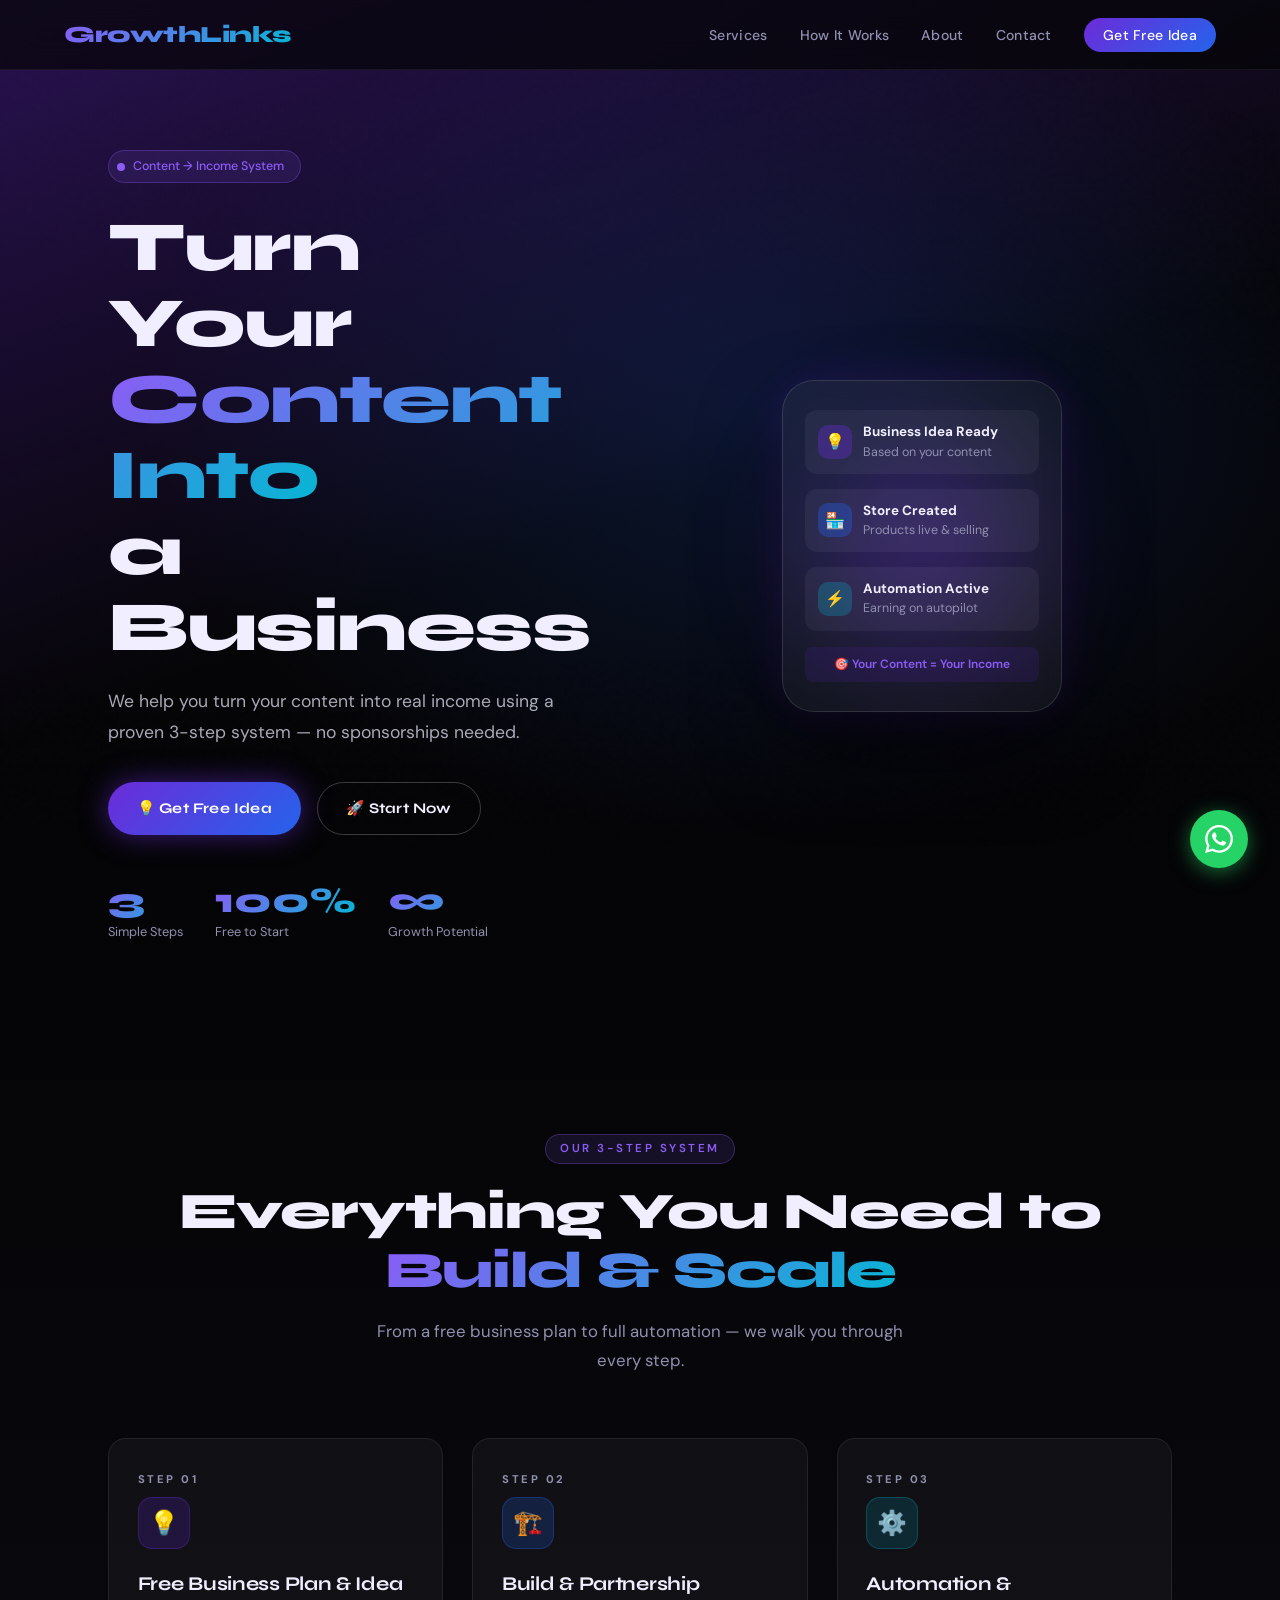
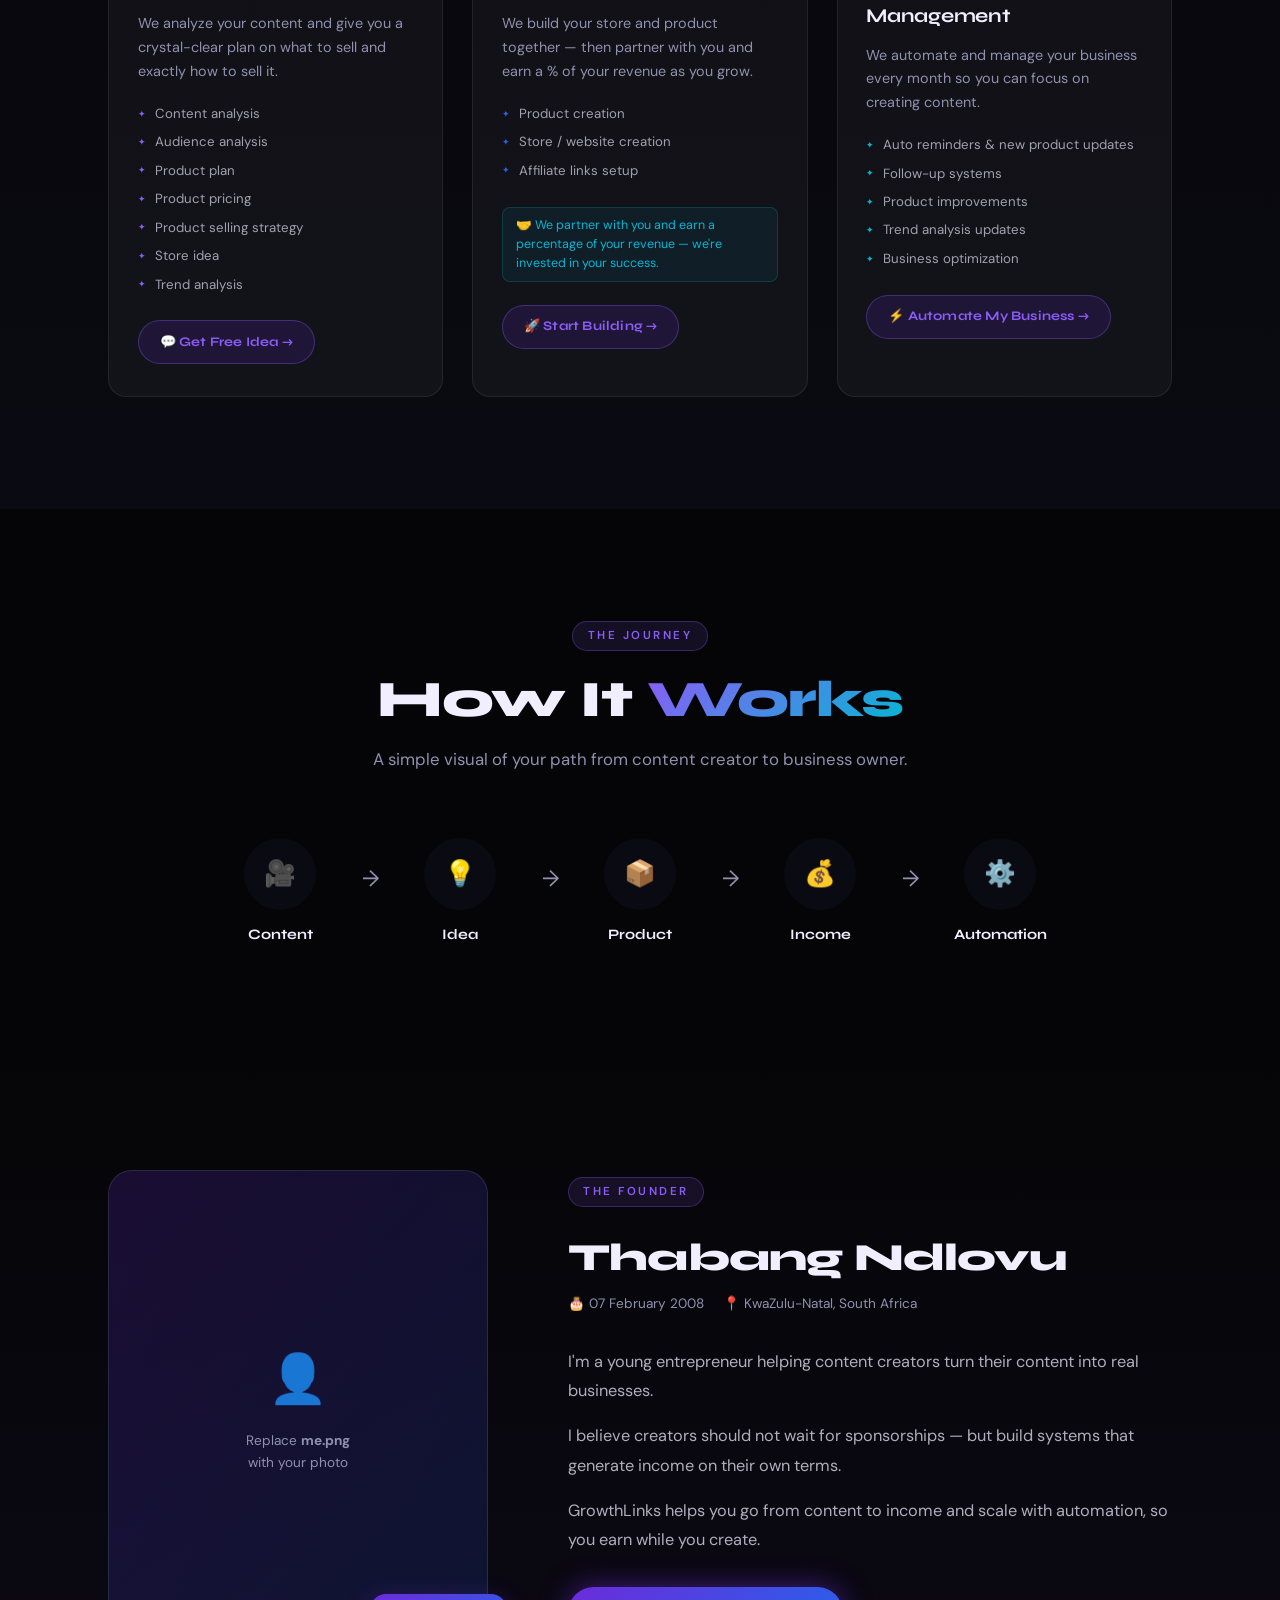
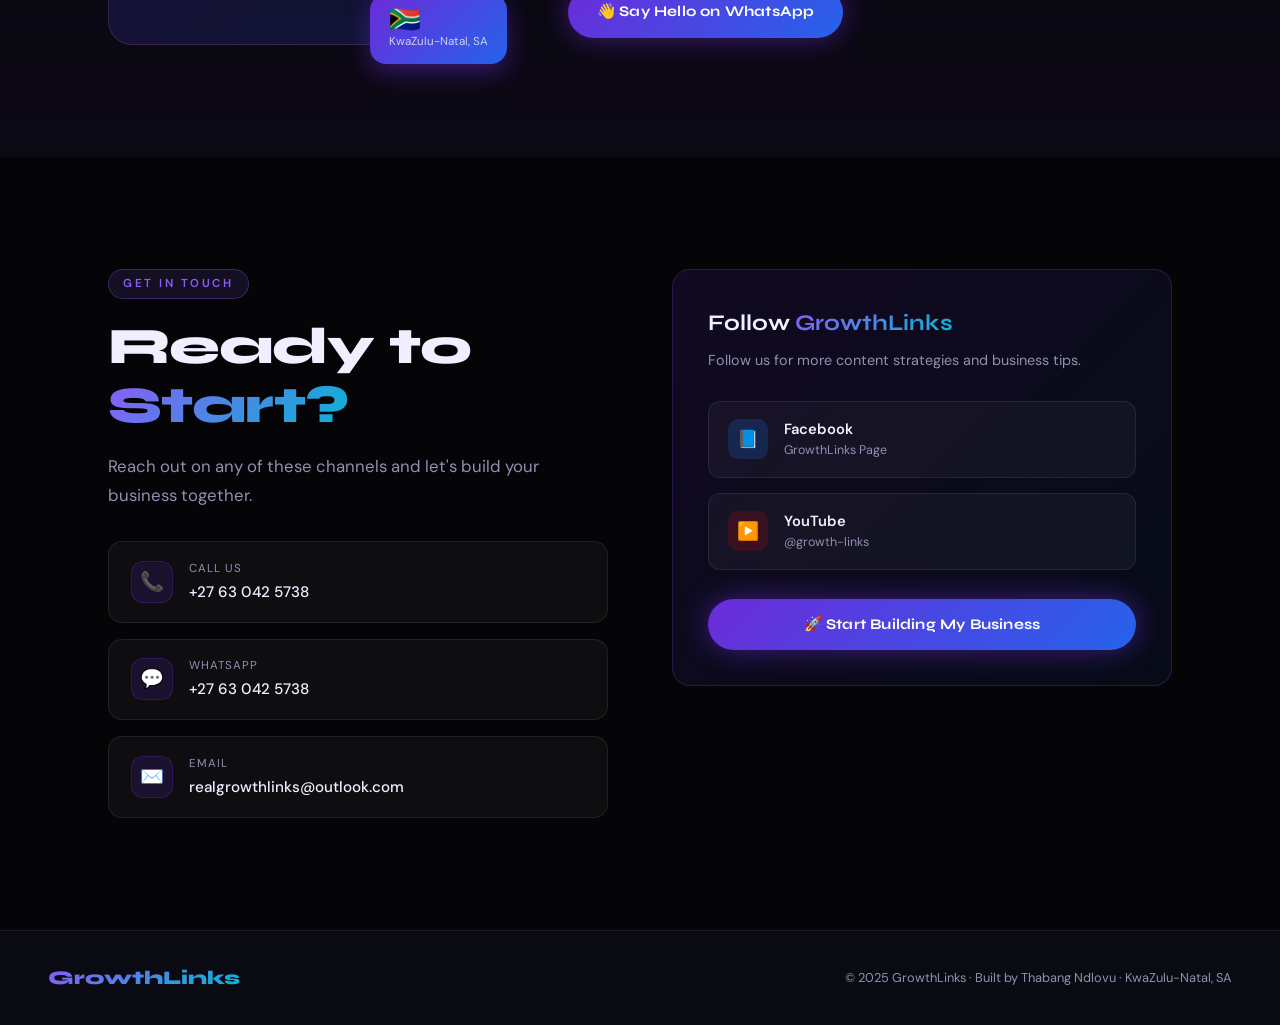
==== commit 00d4e306: "Add files via upload" ====
--- a/index.html
+++ b/index.html
@@ -1,156 +1,996 @@
 <!DOCTYPE html>
 <html lang="en">
 <head>
-    <meta charset="UTF-8">
-    <meta name="viewport" content="width=device-width, initial-scale=1.0">
-    <title>GrowthLinks - Turn Your Content Into a Business</title>
-    <link rel="stylesheet" href="style.css">
-    <link rel="preconnect" href="https://fonts.googleapis.com">
-    <link rel="preconnect" href="https://fonts.gstatic.com" crossorigin>
-    <link href="https://fonts.googleapis.com/css2?family=Inter:wght@400;500;600;700;800;900&display=swap" rel="stylesheet">
+<meta charset="UTF-8" />
+<meta name="viewport" content="width=device-width, initial-scale=1.0" />
+<title>GrowthLinks – Turn Your Content Into a Business</title>
+<link rel="preconnect" href="https://fonts.googleapis.com" />
+<link rel="preconnect" href="https://fonts.gstatic.com" crossorigin />
+<link href="https://fonts.googleapis.com/css2?family=Syne:wght@400;600;700;800&family=DM+Sans:ital,wght@0,300;0,400;0,500;1,300&display=swap" rel="stylesheet" />
+<style>
+  /* ─── RESET & TOKENS ─── */
+  *, *::before, *::after { box-sizing: border-box; margin: 0; padding: 0; }
+  :root {
+    --black:   #050507;
+    --deep:    #0a0a12;
+    --purple:  #6c2bd9;
+    --violet:  #8b5cf6;
+    --blue:    #2563eb;
+    --cyan:    #06b6d4;
+    --white:   #f0eeff;
+    --muted:   #9090b0;
+    --card-bg: rgba(255,255,255,0.04);
+    --glow-p:  rgba(108,43,217,0.55);
+    --glow-b:  rgba(37,99,235,0.45);
+    --radius:  18px;
+    --ff-head: 'Syne', sans-serif;
+    --ff-body: 'DM Sans', sans-serif;
+    --nav-h:   70px;
+  }
+  html { scroll-behavior: smooth; }
+  body {
+    font-family: var(--ff-body);
+    background: var(--black);
+    color: var(--white);
+    overflow-x: hidden;
+    line-height: 1.6;
+  }
+  img { display: block; max-width: 100%; }
+  a { text-decoration: none; color: inherit; }
+  section { position: relative; }
+
+  /* ─── SCROLLBAR ─── */
+  ::-webkit-scrollbar { width: 6px; }
+  ::-webkit-scrollbar-track { background: var(--black); }
+  ::-webkit-scrollbar-thumb { background: var(--purple); border-radius: 99px; }
+
+  /* ─── NOISE OVERLAY ─── */
+  body::before {
+    content: '';
+    position: fixed; inset: 0; z-index: 0; pointer-events: none;
+    background-image: url("data:image/svg+xml,%3Csvg viewBox='0 0 200 200' xmlns='http://www.w3.org/2000/svg'%3E%3Cfilter id='n'%3E%3CfeTurbulence type='fractalNoise' baseFrequency='0.75' numOctaves='4' stitchTiles='stitch'/%3E%3C/filter%3E%3Crect width='100%25' height='100%25' filter='url(%23n)' opacity='1'/%3E%3C/svg%3E");
+    opacity: 0.03;
+  }
+
+  /* ─── NAVBAR ─── */
+  nav {
+    position: fixed; top: 0; left: 0; right: 0; z-index: 100;
+    height: var(--nav-h);
+    display: flex; align-items: center; justify-content: space-between;
+    padding: 0 clamp(1.5rem, 5vw, 4rem);
+    background: rgba(5,5,7,0.7);
+    backdrop-filter: blur(18px);
+    border-bottom: 1px solid rgba(255,255,255,0.06);
+    transition: background 0.4s;
+  }
+  .nav-logo {
+    font-family: var(--ff-head);
+    font-size: 1.45rem;
+    font-weight: 800;
+    letter-spacing: -0.5px;
+    background: linear-gradient(135deg, var(--violet), var(--cyan));
+    -webkit-background-clip: text;
+    -webkit-text-fill-color: transparent;
+  }
+  .nav-links {
+    display: flex; gap: 2rem; list-style: none;
+  }
+  .nav-links a {
+    font-size: 0.88rem;
+    font-weight: 500;
+    color: var(--muted);
+    transition: color 0.25s;
+    letter-spacing: 0.3px;
+  }
+  .nav-links a:hover { color: var(--white); }
+  .nav-cta {
+    background: linear-gradient(135deg, var(--purple), var(--blue));
+    color: #fff !important;
+    padding: 0.5rem 1.2rem;
+    border-radius: 99px;
+    font-size: 0.85rem;
+    font-weight: 600;
+    transition: opacity 0.25s, transform 0.25s !important;
+  }
+  .nav-cta:hover { opacity: 0.88; transform: translateY(-1px); }
+  .nav-burger { display: none; cursor: pointer; flex-direction: column; gap: 5px; }
+  .nav-burger span { width: 24px; height: 2px; background: var(--white); border-radius: 2px; transition: all 0.3s; }
+  .mobile-menu {
+    display: none; position: fixed; top: var(--nav-h); left: 0; right: 0;
+    background: rgba(10,10,18,0.98); backdrop-filter: blur(20px);
+    padding: 2rem; flex-direction: column; gap: 1.5rem; z-index: 99;
+    border-bottom: 1px solid rgba(255,255,255,0.08);
+  }
+  .mobile-menu.open { display: flex; }
+  .mobile-menu a { font-size: 1rem; color: var(--muted); font-weight: 500; }
+  .mobile-menu a:hover { color: var(--white); }
+
+  /* ─── BUTTONS ─── */
+  .btn {
+    display: inline-flex; align-items: center; gap: 0.5rem;
+    padding: 0.85rem 1.8rem;
+    border-radius: 99px;
+    font-family: var(--ff-head);
+    font-weight: 700;
+    font-size: 0.92rem;
+    letter-spacing: 0.2px;
+    cursor: pointer;
+    border: none;
+    transition: transform 0.22s, box-shadow 0.22s, opacity 0.22s;
+    white-space: nowrap;
+  }
+  .btn:hover { transform: translateY(-3px); }
+  .btn-primary {
+    background: linear-gradient(135deg, var(--purple) 0%, var(--blue) 100%);
+    color: #fff;
+    box-shadow: 0 0 28px var(--glow-p);
+  }
+  .btn-primary:hover { box-shadow: 0 0 42px var(--glow-p), 0 8px 24px rgba(0,0,0,0.4); }
+  .btn-outline {
+    background: transparent;
+    color: var(--white);
+    border: 1.5px solid rgba(255,255,255,0.22);
+  }
+  .btn-outline:hover { border-color: var(--violet); color: var(--violet); box-shadow: 0 0 18px rgba(139,92,246,0.25); }
+  .btn-ghost {
+    background: rgba(108,43,217,0.15);
+    color: var(--violet);
+    border: 1px solid rgba(139,92,246,0.35);
+  }
+  .btn-ghost:hover { background: rgba(108,43,217,0.28); box-shadow: 0 0 18px var(--glow-p); }
+  .btn-sm { padding: 0.65rem 1.3rem; font-size: 0.82rem; }
+
+  /* ─── SECTION LAYOUT ─── */
+  .section-inner {
+    max-width: 1160px;
+    margin: 0 auto;
+    padding: 0 clamp(1.5rem, 5vw, 3rem);
+  }
+  .section-tag {
+    display: inline-block;
+    font-size: 0.72rem;
+    font-weight: 600;
+    letter-spacing: 2.5px;
+    text-transform: uppercase;
+    color: var(--violet);
+    background: rgba(139,92,246,0.12);
+    border: 1px solid rgba(139,92,246,0.3);
+    padding: 0.3rem 0.9rem;
+    border-radius: 99px;
+    margin-bottom: 1.2rem;
+  }
+  .section-title {
+    font-family: var(--ff-head);
+    font-size: clamp(2rem, 4.5vw, 3.2rem);
+    font-weight: 800;
+    line-height: 1.15;
+    letter-spacing: -1px;
+    margin-bottom: 1rem;
+  }
+  .section-sub {
+    font-size: 1.05rem;
+    color: var(--muted);
+    max-width: 560px;
+    line-height: 1.7;
+  }
+  .grad-text {
+    background: linear-gradient(135deg, var(--violet) 0%, var(--cyan) 100%);
+    -webkit-background-clip: text;
+    -webkit-text-fill-color: transparent;
+  }
+
+  /* ─── HERO ─── */
+  #hero {
+    min-height: 100vh;
+    display: flex; align-items: center;
+    padding-top: var(--nav-h);
+    overflow: hidden;
+  }
+  .hero-bg {
+    position: absolute; inset: 0; z-index: 0;
+    background:
+      linear-gradient(160deg, rgba(108,43,217,0.35) 0%, rgba(5,5,7,0) 50%),
+      linear-gradient(0deg, rgba(5,5,7,0.95) 0%, rgba(5,5,7,0.6) 100%),
+      url('https://images.unsplash.com/photo-1611162617474-5b21e879e113?w=1600&q=70') center/cover no-repeat;
+    filter: blur(0px);
+  }
+  .hero-bg::after {
+    content: '';
+    position: absolute; inset: 0;
+    background: radial-gradient(ellipse 70% 60% at 60% 40%, rgba(37,99,235,0.18) 0%, transparent 70%);
+  }
+  .hero-inner {
+    position: relative; z-index: 1;
+    max-width: 1160px; margin: 0 auto;
+    padding: 5rem clamp(1.5rem, 5vw, 3rem);
+    display: grid; grid-template-columns: 1fr 1fr; gap: 4rem; align-items: center;
+  }
+  .hero-badge {
+    display: inline-flex; align-items: center; gap: 0.5rem;
+    background: rgba(139,92,246,0.12);
+    border: 1px solid rgba(139,92,246,0.3);
+    border-radius: 99px;
+    padding: 0.35rem 1rem 0.35rem 0.5rem;
+    font-size: 0.78rem;
+    font-weight: 500;
+    color: var(--violet);
+    margin-bottom: 1.6rem;
+    width: fit-content;
+  }
+  .hero-badge-dot {
+    width: 8px; height: 8px;
+    background: var(--violet);
+    border-radius: 50%;
+    animation: pulse 2s infinite;
+  }
+  @keyframes pulse {
+    0%,100% { box-shadow: 0 0 0 0 rgba(139,92,246,0.6); }
+    50%      { box-shadow: 0 0 0 6px rgba(139,92,246,0); }
+  }
+  .hero-title {
+    font-family: var(--ff-head);
+    font-size: clamp(2.8rem, 5.5vw, 4.4rem);
+    font-weight: 800;
+    line-height: 1.08;
+    letter-spacing: -1.5px;
+    margin-bottom: 1.3rem;
+  }
+  .hero-sub {
+    font-size: 1.1rem;
+    color: rgba(240,238,255,0.7);
+    max-width: 480px;
+    margin-bottom: 2.2rem;
+    line-height: 1.75;
+  }
+  .hero-btns { display: flex; gap: 1rem; flex-wrap: wrap; }
+  .hero-stats {
+    display: flex; gap: 2rem; margin-top: 3rem; flex-wrap: wrap;
+  }
+  .stat { }
+  .stat-num {
+    font-family: var(--ff-head);
+    font-size: 2.2rem;
+    font-weight: 800;
+    line-height: 1;
+    background: linear-gradient(135deg, var(--violet), var(--cyan));
+    -webkit-background-clip: text;
+    -webkit-text-fill-color: transparent;
+  }
+  .stat-label { font-size: 0.8rem; color: var(--muted); margin-top: 0.2rem; }
+  .hero-visual {
+    display: flex; justify-content: center; align-items: center;
+    position: relative;
+  }
+  .hero-card-glow {
+    position: absolute;
+    width: 350px; height: 350px;
+    border-radius: 50%;
+    background: radial-gradient(circle, rgba(108,43,217,0.4), transparent 70%);
+    filter: blur(40px);
+  }
+  .hero-phone {
+    position: relative; z-index: 1;
+    width: 280px;
+    background: rgba(255,255,255,0.05);
+    border: 1px solid rgba(255,255,255,0.12);
+    border-radius: 32px;
+    padding: 1.8rem 1.4rem;
+    backdrop-filter: blur(10px);
+    box-shadow: 0 40px 80px rgba(0,0,0,0.5), 0 0 40px rgba(108,43,217,0.2);
+    animation: floaty 4s ease-in-out infinite;
+  }
+  @keyframes floaty {
+    0%,100% { transform: translateY(0px); }
+    50%      { transform: translateY(-14px); }
+  }
+  .phone-row {
+    display: flex; align-items: center; gap: 0.7rem;
+    margin-bottom: 0.9rem;
+    background: rgba(255,255,255,0.05);
+    border-radius: 12px;
+    padding: 0.7rem 0.8rem;
+  }
+  .phone-icon {
+    width: 34px; height: 34px;
+    border-radius: 10px;
+    display: grid; place-items: center;
+    font-size: 1rem;
+    flex-shrink: 0;
+  }
+  .phone-icon.purple { background: rgba(108,43,217,0.35); }
+  .phone-icon.blue { background: rgba(37,99,235,0.35); }
+  .phone-icon.cyan { background: rgba(6,182,212,0.25); }
+  .phone-text { font-size: 0.78rem; color: var(--muted); }
+  .phone-text strong { color: var(--white); font-size: 0.84rem; display: block; }
+  .phone-badge {
+    text-align: center; margin-top: 1rem;
+    font-size: 0.75rem; color: var(--violet);
+    background: rgba(108,43,217,0.12);
+    border-radius: 8px; padding: 0.5rem;
+    font-weight: 600;
+  }
+
+  /* ─── SERVICES ─── */
+  #services {
+    padding: 7rem 0;
+    background: linear-gradient(180deg, var(--black) 0%, var(--deep) 100%);
+  }
+  .services-head { text-align: center; margin-bottom: 4rem; }
+  .services-head .section-sub { margin: 0 auto; }
+  .cards-grid {
+    display: grid;
+    grid-template-columns: repeat(3, 1fr);
+    gap: 1.8rem;
+  }
+  .card {
+    background: var(--card-bg);
+    border: 1px solid rgba(255,255,255,0.08);
+    border-radius: var(--radius);
+    padding: 2rem 1.8rem;
+    position: relative;
+    overflow: hidden;
+    transition: transform 0.3s, border-color 0.3s, box-shadow 0.3s;
+    cursor: default;
+  }
+  .card::before {
+    content: '';
+    position: absolute; top: 0; left: 0; right: 0; height: 2px;
+    opacity: 0; transition: opacity 0.3s;
+  }
+  .card:hover { transform: translateY(-8px); }
+  .card:hover::before { opacity: 1; }
+  .card-1::before { background: linear-gradient(90deg, var(--purple), var(--violet)); }
+  .card-2::before { background: linear-gradient(90deg, var(--blue), var(--cyan)); }
+  .card-3::before { background: linear-gradient(90deg, var(--violet), var(--cyan)); }
+  .card-1:hover { border-color: rgba(108,43,217,0.4); box-shadow: 0 20px 50px rgba(108,43,217,0.18); }
+  .card-2:hover { border-color: rgba(37,99,235,0.4); box-shadow: 0 20px 50px rgba(37,99,235,0.18); }
+  .card-3:hover { border-color: rgba(6,182,212,0.35); box-shadow: 0 20px 50px rgba(6,182,212,0.15); }
+  .card-glow {
+    position: absolute; width: 200px; height: 200px;
+    border-radius: 50%; filter: blur(60px);
+    top: -80px; right: -60px; pointer-events: none;
+    opacity: 0; transition: opacity 0.4s;
+  }
+  .card:hover .card-glow { opacity: 1; }
+  .card-1 .card-glow { background: rgba(108,43,217,0.35); }
+  .card-2 .card-glow { background: rgba(37,99,235,0.3); }
+  .card-3 .card-glow { background: rgba(6,182,212,0.25); }
+  .card-step {
+    font-size: 0.7rem; font-weight: 700; letter-spacing: 2.5px;
+    text-transform: uppercase; color: var(--muted);
+    margin-bottom: 0.5rem;
+  }
+  .card-icon {
+    width: 52px; height: 52px; border-radius: 14px;
+    display: grid; place-items: center;
+    font-size: 1.5rem;
+    margin-bottom: 1.2rem;
+  }
+  .card-1 .card-icon { background: rgba(108,43,217,0.2); border: 1px solid rgba(108,43,217,0.3); }
+  .card-2 .card-icon { background: rgba(37,99,235,0.2); border: 1px solid rgba(37,99,235,0.3); }
+  .card-3 .card-icon { background: rgba(6,182,212,0.15); border: 1px solid rgba(6,182,212,0.25); }
+  .card-title {
+    font-family: var(--ff-head);
+    font-size: 1.22rem;
+    font-weight: 700;
+    margin-bottom: 0.8rem;
+    letter-spacing: -0.3px;
+  }
+  .card-desc { font-size: 0.9rem; color: var(--muted); line-height: 1.65; margin-bottom: 1.2rem; }
+  .card-list {
+    list-style: none; margin-bottom: 1.6rem;
+    display: flex; flex-direction: column; gap: 0.45rem;
+  }
+  .card-list li {
+    font-size: 0.83rem; color: rgba(240,238,255,0.65);
+    display: flex; align-items: center; gap: 0.55rem;
+  }
+  .card-list li::before {
+    content: '✦';
+    font-size: 0.55rem;
+    flex-shrink: 0;
+  }
+  .card-1 .card-list li::before { color: var(--violet); }
+  .card-2 .card-list li::before { color: var(--blue); }
+  .card-3 .card-list li::before { color: var(--cyan); }
+  .card-note {
+    font-size: 0.78rem;
+    color: var(--cyan);
+    background: rgba(6,182,212,0.08);
+    border: 1px solid rgba(6,182,212,0.2);
+    border-radius: 8px; padding: 0.55rem 0.8rem;
+    margin-bottom: 1.4rem;
+    line-height: 1.5;
+  }
+
+  /* ─── HOW IT WORKS ─── */
+  #how {
+    padding: 7rem 0;
+    background: var(--black);
+  }
+  .how-head { text-align: center; margin-bottom: 4rem; }
+  .flow {
+    display: flex; align-items: center; justify-content: center;
+    gap: 0; flex-wrap: wrap; row-gap: 2rem;
+  }
+  .flow-step {
+    display: flex; flex-direction: column; align-items: center;
+    gap: 0.8rem; text-align: center;
+    width: 140px;
+  }
+  .flow-icon-wrap {
+    width: 72px; height: 72px;
+    border-radius: 50%;
+    display: grid; place-items: center;
+    font-size: 1.6rem;
+    position: relative;
+    transition: transform 0.3s;
+  }
+  .flow-icon-wrap:hover { transform: scale(1.12); }
+  .flow-icon-wrap::after {
+    content: '';
+    position: absolute; inset: -3px;
+    border-radius: 50%;
+    background: conic-gradient(from 0deg, var(--purple), var(--blue), var(--cyan), var(--purple));
+    z-index: -1;
+    animation: spin 4s linear infinite;
+    opacity: 0.7;
+  }
+  @keyframes spin { to { transform: rotate(360deg); } }
+  .flow-inner {
+    width: 100%; height: 100%;
+    border-radius: 50%;
+    background: var(--deep);
+    display: grid; place-items: center;
+    position: relative; z-index: 1;
+  }
+  .flow-label { font-family: var(--ff-head); font-size: 0.9rem; font-weight: 700; }
+  .flow-arrow {
+    font-size: 1.4rem; color: var(--muted);
+    flex-shrink: 0; width: 40px; text-align: center;
+    margin-bottom: 1.6rem;
+  }
+
+  /* ─── ABOUT ─── */
+  #about {
+    padding: 7rem 0;
+    background: linear-gradient(180deg, var(--black) 0%, #0c0915 100%);
+  }
+  .about-grid {
+    display: grid; grid-template-columns: 380px 1fr;
+    gap: 5rem; align-items: center;
+  }
+  .about-img-wrap {
+    position: relative;
+  }
+  .about-img-frame {
+    border-radius: 24px;
+    overflow: hidden;
+    aspect-ratio: 4/5;
+    background: linear-gradient(135deg, rgba(108,43,217,0.2), rgba(37,99,235,0.15));
+    border: 1px solid rgba(255,255,255,0.1);
+    display: flex; align-items: center; justify-content: center;
+    position: relative;
+  }
+  .about-img-frame img {
+    width: 100%; height: 100%; object-fit: cover;
+    border-radius: 24px;
+  }
+  .about-img-placeholder {
+    display: flex; flex-direction: column; align-items: center; gap: 0.8rem;
+    color: var(--muted); font-size: 0.85rem; text-align: center; padding: 2rem;
+  }
+  .about-img-placeholder span { font-size: 3rem; }
+  .about-badge {
+    position: absolute; bottom: -1.2rem; right: -1.2rem;
+    background: linear-gradient(135deg, var(--purple), var(--blue));
+    border-radius: 16px; padding: 0.8rem 1.2rem;
+    box-shadow: 0 8px 24px rgba(108,43,217,0.45);
+  }
+  .about-badge-num {
+    font-family: var(--ff-head);
+    font-size: 1.6rem; font-weight: 800; color: #fff;
+    line-height: 1;
+  }
+  .about-badge-txt { font-size: 0.72rem; color: rgba(255,255,255,0.75); }
+  .about-content { }
+  .about-name {
+    font-family: var(--ff-head);
+    font-size: 2.4rem; font-weight: 800; letter-spacing: -0.8px;
+    margin-bottom: 0.3rem;
+  }
+  .about-meta {
+    font-size: 0.85rem; color: var(--muted); margin-bottom: 2rem;
+    display: flex; gap: 1.2rem; flex-wrap: wrap;
+  }
+  .about-meta span { display: flex; align-items: center; gap: 0.4rem; }
+  .about-bio {
+    font-size: 1.02rem; color: rgba(240,238,255,0.72);
+    line-height: 1.8; margin-bottom: 2rem;
+  }
+  .about-bio p + p { margin-top: 1rem; }
+  .about-cta { display: flex; gap: 1rem; flex-wrap: wrap; }
+
+  /* ─── CONTACT ─── */
+  #contact {
+    padding: 7rem 0;
+    background: var(--black);
+  }
+  .contact-grid {
+    display: grid; grid-template-columns: 1fr 1fr; gap: 4rem; align-items: start;
+  }
+  .contact-info { }
+  .contact-cards { display: flex; flex-direction: column; gap: 1rem; margin-top: 2rem; }
+  .contact-card {
+    display: flex; align-items: center; gap: 1rem;
+    background: var(--card-bg);
+    border: 1px solid rgba(255,255,255,0.08);
+    border-radius: 14px;
+    padding: 1.1rem 1.4rem;
+    transition: border-color 0.3s, transform 0.3s;
+    text-decoration: none; color: inherit;
+  }
+  .contact-card:hover { border-color: rgba(139,92,246,0.4); transform: translateX(6px); }
+  .contact-card-icon {
+    width: 42px; height: 42px; border-radius: 12px;
+    display: grid; place-items: center; font-size: 1.2rem;
+    flex-shrink: 0;
+    background: rgba(108,43,217,0.15);
+    border: 1px solid rgba(108,43,217,0.25);
+  }
+  .contact-card-label { font-size: 0.72rem; color: var(--muted); text-transform: uppercase; letter-spacing: 1px; }
+  .contact-card-value { font-size: 0.95rem; font-weight: 500; margin-top: 0.1rem; }
+  .follow-box {
+    background: linear-gradient(135deg, rgba(108,43,217,0.12), rgba(37,99,235,0.08));
+    border: 1px solid rgba(139,92,246,0.2);
+    border-radius: var(--radius);
+    padding: 2.2rem;
+  }
+  .follow-title {
+    font-family: var(--ff-head);
+    font-size: 1.4rem; font-weight: 700;
+    margin-bottom: 0.5rem;
+  }
+  .follow-sub { font-size: 0.9rem; color: var(--muted); margin-bottom: 1.8rem; }
+  .social-links { display: flex; flex-direction: column; gap: 0.9rem; }
+  .social-link {
+    display: flex; align-items: center; gap: 1rem;
+    background: rgba(255,255,255,0.04);
+    border: 1px solid rgba(255,255,255,0.08);
+    border-radius: 12px; padding: 1rem 1.2rem;
+    transition: all 0.3s; color: inherit; text-decoration: none;
+  }
+  .social-link:hover { border-color: rgba(139,92,246,0.4); background: rgba(108,43,217,0.1); transform: translateY(-2px); }
+  .social-icon {
+    width: 40px; height: 40px; border-radius: 10px;
+    display: grid; place-items: center; font-size: 1.1rem; flex-shrink: 0;
+  }
+  .fb .social-icon { background: rgba(24,119,242,0.2); }
+  .yt .social-icon { background: rgba(255,0,0,0.15); }
+  .social-name { font-weight: 600; font-size: 0.92rem; }
+  .social-handle { font-size: 0.78rem; color: var(--muted); }
+
+  /* ─── FLOATING WA BUTTON ─── */
+  .wa-float {
+    position: fixed; bottom: 2rem; right: 2rem; z-index: 200;
+    width: 58px; height: 58px;
+    background: #25D366;
+    border-radius: 50%;
+    display: grid; place-items: center;
+    box-shadow: 0 4px 20px rgba(37,211,102,0.5);
+    animation: waPulse 2.5s infinite;
+    transition: transform 0.25s;
+    text-decoration: none;
+  }
+  .wa-float:hover { transform: scale(1.12); }
+  .wa-float svg { width: 28px; height: 28px; fill: #fff; }
+  @keyframes waPulse {
+    0%,100% { box-shadow: 0 4px 20px rgba(37,211,102,0.5); }
+    50%      { box-shadow: 0 4px 36px rgba(37,211,102,0.8), 0 0 0 8px rgba(37,211,102,0.12); }
+  }
+
+  /* ─── FOOTER ─── */
+  footer {
+    background: var(--deep);
+    border-top: 1px solid rgba(255,255,255,0.06);
+    padding: 2rem clamp(1.5rem, 5vw, 3rem);
+    display: flex; align-items: center; justify-content: space-between;
+    flex-wrap: wrap; gap: 1rem;
+  }
+  .footer-logo {
+    font-family: var(--ff-head);
+    font-size: 1.2rem; font-weight: 800;
+    background: linear-gradient(135deg, var(--violet), var(--cyan));
+    -webkit-background-clip: text; -webkit-text-fill-color: transparent;
+  }
+  .footer-copy { font-size: 0.8rem; color: var(--muted); }
+
+  /* ─── REVEAL ANIMATION ─── */
+  .reveal {
+    opacity: 0; transform: translateY(28px);
+    transition: opacity 0.7s ease, transform 0.7s ease;
+  }
+  .reveal.visible { opacity: 1; transform: none; }
+  .reveal-delay-1 { transition-delay: 0.1s; }
+  .reveal-delay-2 { transition-delay: 0.2s; }
+  .reveal-delay-3 { transition-delay: 0.3s; }
+  .reveal-delay-4 { transition-delay: 0.4s; }
+  .reveal-delay-5 { transition-delay: 0.5s; }
+
+  /* ─── RESPONSIVE ─── */
+  @media (max-width: 960px) {
+    .hero-inner { grid-template-columns: 1fr; gap: 3rem; }
+    .hero-visual { display: none; }
+    .cards-grid { grid-template-columns: 1fr; }
+    .about-grid { grid-template-columns: 1fr; }
+    .about-img-wrap { max-width: 320px; margin: 0 auto; }
+    .contact-grid { grid-template-columns: 1fr; }
+    .nav-links { display: none; }
+    .nav-burger { display: flex; }
+  }
+  @media (max-width: 600px) {
+    .flow { gap: 0; }
+    .flow-arrow { width: 20px; font-size: 1rem; }
+    .flow-step { width: 90px; }
+    .flow-icon-wrap { width: 54px; height: 54px; font-size: 1.2rem; }
+    .hero-btns { flex-direction: column; align-items: flex-start; }
+    footer { flex-direction: column; text-align: center; }
+    .hero-stats { gap: 1.4rem; }
+  }
+</style>
 </head>
 <body>
-    <!-- Navigation -->
-    <nav class="navbar">
-        <a href="index.html" class="nav-logo">
-            <img src="images/logo.png" alt="GrowthLinks Logo">
+
+<!-- NAVBAR -->
+<nav id="navbar">
+  <div class="nav-logo">GrowthLinks</div>
+  <ul class="nav-links">
+    <li><a href="#services">Services</a></li>
+    <li><a href="#how">How It Works</a></li>
+    <li><a href="#about">About</a></li>
+    <li><a href="#contact">Contact</a></li>
+    <li><a href="https://wa.me/27630425738?text=I%20want%20my%20free%20business%20idea" target="_blank" class="nav-cta">Get Free Idea</a></li>
+  </ul>
+  <div class="nav-burger" id="burger" aria-label="Menu">
+    <span></span><span></span><span></span>
+  </div>
+</nav>
+
+<div class="mobile-menu" id="mobileMenu">
+  <a href="#services" onclick="closeMenu()">Services</a>
+  <a href="#how" onclick="closeMenu()">How It Works</a>
+  <a href="#about" onclick="closeMenu()">About</a>
+  <a href="#contact" onclick="closeMenu()">Contact</a>
+  <a href="https://wa.me/27630425738?text=I%20want%20my%20free%20business%20idea" target="_blank" class="btn btn-primary btn-sm">Get Free Idea</a>
+</div>
+
+<!-- HERO -->
+<section id="hero">
+  <div class="hero-bg"></div>
+  <div class="hero-inner">
+    <div class="hero-left">
+      <div class="hero-badge reveal">
+        <div class="hero-badge-dot"></div>
+        Content → Income System
+      </div>
+      <h1 class="hero-title reveal reveal-delay-1">
+        Turn Your<br /><span class="grad-text">Content Into</span><br />a Business
+      </h1>
+      <p class="hero-sub reveal reveal-delay-2">
+        We help you turn your content into real income using a proven 3-step system — no sponsorships needed.
+      </p>
+      <div class="hero-btns reveal reveal-delay-3">
+        <a href="https://wa.me/27630425738?text=I%20want%20my%20free%20business%20idea" target="_blank" class="btn btn-primary">
+          💡 Get Free Idea
         </a>
-        <button class="hamburger" aria-label="Menu">
-            <span></span>
-            <span></span>
-            <span></span>
-        </button>
-    </nav>
-
-    <!-- Navigation Overlay -->
-    <div class="nav-overlay">
-        <a href="index.html">Home</a>
-        <a href="steps.html">Our Steps</a>
-        <a href="about.html">About</a>
-        <a href="contact.html">Contact</a>
+        <a href="https://wa.me/27630425738?text=I%20want%20to%20start%20building%20my%20business" target="_blank" class="btn btn-outline">
+          🚀 Start Now
+        </a>
+      </div>
+      <div class="hero-stats reveal reveal-delay-4">
+        <div class="stat">
+          <div class="stat-num">3</div>
+          <div class="stat-label">Simple Steps</div>
+        </div>
+        <div class="stat">
+          <div class="stat-num">100%</div>
+          <div class="stat-label">Free to Start</div>
+        </div>
+        <div class="stat">
+          <div class="stat-num">∞</div>
+          <div class="stat-label">Growth Potential</div>
+        </div>
+      </div>
     </div>
-
-    <!-- Hero Section -->
-    <section class="hero">
-        <canvas id="particle-canvas"></canvas>
-        <div class="hero-content">
-            <img src="images/logo.png" alt="GrowthLinks" class="hero-logo">
-            <h1 class="hero-title typing-text" data-text="Turn Your Content Into a Business">Turn Your Content Into a Business<span class="typing-cursor"></span></h1>
-            <p class="hero-subtitle">Start with a free business idea, then we help you build and automate it.</p>
-            <div class="hero-buttons">
-                <a href="https://wa.me/27630425738?text=Hi%20I%20want%20my%20free%20business%20idea" class="btn btn-primary" target="_blank">
-                    <span>💡</span> Get Free Idea
-                </a>
-                <a href="https://wa.me/27630425738" class="btn btn-secondary" target="_blank">
-                    <span>💬</span> Chat on WhatsApp
-                </a>
+    <div class="hero-visual reveal reveal-delay-3">
+      <div class="hero-card-glow"></div>
+      <div class="hero-phone">
+        <div class="phone-row">
+          <div class="phone-icon purple">💡</div>
+          <div class="phone-text">
+            <strong>Business Idea Ready</strong>
+            Based on your content
+          </div>
+        </div>
+        <div class="phone-row">
+          <div class="phone-icon blue">🏪</div>
+          <div class="phone-text">
+            <strong>Store Created</strong>
+            Products live & selling
+          </div>
+        </div>
+        <div class="phone-row">
+          <div class="phone-icon cyan">⚡</div>
+          <div class="phone-text">
+            <strong>Automation Active</strong>
+            Earning on autopilot
+          </div>
+        </div>
+        <div class="phone-badge">🎯 Your Content = Your Income</div>
+      </div>
+    </div>
+  </div>
+</section>
+
+<!-- SERVICES -->
+<section id="services">
+  <div class="section-inner">
+    <div class="services-head">
+      <div class="section-tag reveal">Our 3-Step System</div>
+      <h2 class="section-title reveal reveal-delay-1">Everything You Need to<br /><span class="grad-text">Build & Scale</span></h2>
+      <p class="section-sub reveal reveal-delay-2">From a free business plan to full automation — we walk you through every step.</p>
+    </div>
+    <div class="cards-grid">
+
+      <!-- CARD 1 -->
+      <div class="card card-1 reveal">
+        <div class="card-glow"></div>
+        <div class="card-step">Step 01</div>
+        <div class="card-icon">💡</div>
+        <h3 class="card-title">Free Business Plan & Idea</h3>
+        <p class="card-desc">We analyze your content and give you a crystal-clear plan on what to sell and exactly how to sell it.</p>
+        <ul class="card-list">
+          <li>Content analysis</li>
+          <li>Audience analysis</li>
+          <li>Product plan</li>
+          <li>Product pricing</li>
+          <li>Product selling strategy</li>
+          <li>Store idea</li>
+          <li>Trend analysis</li>
+        </ul>
+        <a href="https://wa.me/27630425738?text=I%20want%20my%20free%20business%20idea" target="_blank" class="btn btn-ghost btn-sm">💬 Get Free Idea →</a>
+      </div>
+
+      <!-- CARD 2 -->
+      <div class="card card-2 reveal reveal-delay-1">
+        <div class="card-glow"></div>
+        <div class="card-step">Step 02</div>
+        <div class="card-icon">🏗️</div>
+        <h3 class="card-title">Build & Partnership</h3>
+        <p class="card-desc">We build your store and product together — then partner with you and earn a % of your revenue as you grow.</p>
+        <ul class="card-list">
+          <li>Product creation</li>
+          <li>Store / website creation</li>
+          <li>Affiliate links setup</li>
+        </ul>
+        <div class="card-note">🤝 We partner with you and earn a percentage of your revenue — we're invested in your success.</div>
+        <a href="https://wa.me/27630425738?text=I%20want%20to%20start%20building%20my%20business" target="_blank" class="btn btn-ghost btn-sm">🚀 Start Building →</a>
+      </div>
+
+      <!-- CARD 3 -->
+      <div class="card card-3 reveal reveal-delay-2">
+        <div class="card-glow"></div>
+        <div class="card-step">Step 03</div>
+        <div class="card-icon">⚙️</div>
+        <h3 class="card-title">Automation & Management</h3>
+        <p class="card-desc">We automate and manage your business every month so you can focus on creating content.</p>
+        <ul class="card-list">
+          <li>Auto reminders & new product updates</li>
+          <li>Follow-up systems</li>
+          <li>Product improvements</li>
+          <li>Trend analysis updates</li>
+          <li>Business optimization</li>
+        </ul>
+        <a href="https://wa.me/27630425738?text=I%20want%20to%20automate%20my%20business" target="_blank" class="btn btn-ghost btn-sm">⚡ Automate My Business →</a>
+      </div>
+
+    </div>
+  </div>
+</section>
+
+<!-- HOW IT WORKS -->
+<section id="how">
+  <div class="section-inner">
+    <div class="how-head">
+      <div class="section-tag reveal">The Journey</div>
+      <h2 class="section-title reveal reveal-delay-1">How It <span class="grad-text">Works</span></h2>
+      <p class="section-sub reveal reveal-delay-2" style="margin: 0 auto;">A simple visual of your path from content creator to business owner.</p>
+    </div>
+    <div class="flow reveal reveal-delay-2">
+      <div class="flow-step">
+        <div class="flow-icon-wrap">
+          <div class="flow-inner">🎥</div>
+        </div>
+        <div class="flow-label">Content</div>
+      </div>
+      <div class="flow-arrow">→</div>
+      <div class="flow-step">
+        <div class="flow-icon-wrap">
+          <div class="flow-inner">💡</div>
+        </div>
+        <div class="flow-label">Idea</div>
+      </div>
+      <div class="flow-arrow">→</div>
+      <div class="flow-step">
+        <div class="flow-icon-wrap">
+          <div class="flow-inner">📦</div>
+        </div>
+        <div class="flow-label">Product</div>
+      </div>
+      <div class="flow-arrow">→</div>
+      <div class="flow-step">
+        <div class="flow-icon-wrap">
+          <div class="flow-inner">💰</div>
+        </div>
+        <div class="flow-label">Income</div>
+      </div>
+      <div class="flow-arrow">→</div>
+      <div class="flow-step">
+        <div class="flow-icon-wrap">
+          <div class="flow-inner">⚙️</div>
+        </div>
+        <div class="flow-label">Automation</div>
+      </div>
+    </div>
+  </div>
+</section>
+
+<!-- ABOUT -->
+<section id="about">
+  <div class="section-inner">
+    <div class="about-grid">
+      <div class="about-img-wrap reveal">
+        <div class="about-img-frame">
+          <img src="me.png" alt="Thabang Ndlovu" onerror="this.style.display='none'; this.nextElementSibling.style.display='flex';" />
+          <div class="about-img-placeholder">
+            <span>👤</span>
+            <p>Replace <strong>me.png</strong><br />with your photo</p>
+          </div>
+        </div>
+        <div class="about-badge">
+          <div class="about-badge-num">🇿🇦</div>
+          <div class="about-badge-txt">KwaZulu-Natal, SA</div>
+        </div>
+      </div>
+      <div class="about-content">
+        <div class="section-tag reveal">The Founder</div>
+        <h2 class="about-name reveal reveal-delay-1">Thabang Ndlovu</h2>
+        <div class="about-meta reveal reveal-delay-2">
+          <span>🎂 07 February 2008</span>
+          <span>📍 KwaZulu-Natal, South Africa</span>
+        </div>
+        <div class="about-bio reveal reveal-delay-3">
+          <p>I'm a young entrepreneur helping content creators turn their content into real businesses.</p>
+          <p>I believe creators should not wait for sponsorships — but build systems that generate income on their own terms.</p>
+          <p>GrowthLinks helps you go from content to income and scale with automation, so you earn while you create.</p>
+        </div>
+        <div class="about-cta reveal reveal-delay-4">
+          <a href="https://wa.me/27630425738?text=Hi%20Thabang!%20I%20want%20to%20learn%20more%20about%20GrowthLinks" target="_blank" class="btn btn-primary">
+            👋 Say Hello on WhatsApp
+          </a>
+        </div>
+      </div>
+    </div>
+  </div>
+</section>
+
+<!-- CONTACT -->
+<section id="contact">
+  <div class="section-inner">
+    <div class="contact-grid">
+      <div class="contact-info">
+        <div class="section-tag reveal">Get In Touch</div>
+        <h2 class="section-title reveal reveal-delay-1">Ready to <span class="grad-text">Start?</span></h2>
+        <p class="section-sub reveal reveal-delay-2">Reach out on any of these channels and let's build your business together.</p>
+        <div class="contact-cards reveal reveal-delay-3">
+          <a href="tel:+27630425738" class="contact-card">
+            <div class="contact-card-icon">📞</div>
+            <div>
+              <div class="contact-card-label">Call Us</div>
+              <div class="contact-card-value">+27 63 042 5738</div>
             </div>
-        </div>
-        <div class="scroll-indicator">
-            <span>Scroll</span>
-            <div class="scroll-arrow"></div>
-        </div>
-    </section>
-
-    <!-- Steps Preview -->
-    <section class="steps-section">
-        <div class="container">
-            <h2 class="section-title">Your Path to Business</h2>
-            <div class="steps-grid">
-                <div class="step-card">
-                    <div class="step-number">1</div>
-                    <div class="step-content">
-                        <h3>Business Idea</h3>
-                        <span class="step-badge badge-free">Free</span>
-                        <p>We analyze your content and give you a profitable business idea tailored to you.</p>
-                        <a href="https://wa.me/27630425738?text=Hi%20I%20want%20my%20free%20business%20idea" class="btn btn-primary" target="_blank">Get Free Idea</a>
-                    </div>
-                </div>
-                <div class="step-card">
-                    <div class="step-number">2</div>
-                    <div class="step-content">
-                        <h3>Build Your Business</h3>
-                        <span class="step-badge badge-build">One-time Payment</span>
-                        <p>We create your product, website, branding, and full business system from scratch.</p>
-                        <a href="https://wa.me/27630425738?text=Hi%20I%20want%20to%20start%20building%20my%20business" class="btn btn-primary" target="_blank">Get Started</a>
-                    </div>
-                </div>
-                <div class="step-card">
-                    <div class="step-number">3</div>
-                    <div class="step-content">
-                        <h3>Automation</h3>
-                        <span class="step-badge badge-auto">Optional Monthly</span>
-                        <p>We automate your entire business so it generates income while you focus on creating.</p>
-                        <a href="https://wa.me/27630425738" class="btn btn-primary" target="_blank">Chat on WhatsApp</a>
-                    </div>
-                </div>
+          </a>
+          <a href="https://wa.me/27630425738?text=Hi%2C%20I%20want%20to%20know%20more%20about%20GrowthLinks" target="_blank" class="contact-card">
+            <div class="contact-card-icon">💬</div>
+            <div>
+              <div class="contact-card-label">WhatsApp</div>
+              <div class="contact-card-value">+27 63 042 5738</div>
             </div>
-        </div>
-    </section>
-
-    <!-- How It Works -->
-    <section class="how-it-works">
-        <div class="floating-symbols"></div>
-        <div class="container">
-            <h2 class="section-title">How It Works</h2>
-            <div class="process-flow">
-                <div class="process-item">
-                    <span class="process-icon">💡</span>
-                    <h4>Get your free idea</h4>
-                </div>
-                <div class="process-line"></div>
-                <div class="process-item">
-                    <span class="process-icon">🛠️</span>
-                    <h4>We build your business</h4>
-                </div>
-                <div class="process-line"></div>
-                <div class="process-item">
-                    <span class="process-icon">⚡</span>
-                    <h4>We automate and scale</h4>
-                </div>
+          </a>
+          <a href="mailto:realgrowthlinks@outlook.com" class="contact-card">
+            <div class="contact-card-icon">✉️</div>
+            <div>
+              <div class="contact-card-label">Email</div>
+              <div class="contact-card-value">realgrowthlinks@outlook.com</div>
             </div>
-        </div>
-    </section>
-
-    <!-- Results -->
-    <section class="results">
-        <div class="container">
-            <h2 class="section-title">What You Get</h2>
-            <div class="results-grid">
-                <div class="result-card">
-                    <span class="result-icon">💰</span>
-                    <h4>Make money from content</h4>
-                </div>
-                <div class="result-card">
-                    <span class="result-icon">🏢</span>
-                    <h4>Build your own business</h4>
-                </div>
-                <div class="result-card">
-                    <span class="result-icon">⏰</span>
-                    <h4>Save time with automation</h4>
-                </div>
+          </a>
+        </div>
+      </div>
+      <div class="follow-box reveal reveal-delay-2">
+        <h3 class="follow-title">Follow <span class="grad-text">GrowthLinks</span></h3>
+        <p class="follow-sub">Follow us for more content strategies and business tips.</p>
+        <div class="social-links">
+          <a href="https://www.facebook.com/profile.php?id=61575409381507" target="_blank" class="social-link fb">
+            <div class="social-icon">📘</div>
+            <div>
+              <div class="social-name">Facebook</div>
+              <div class="social-handle">GrowthLinks Page</div>
             </div>
-        </div>
-    </section>
-
-    <!-- CTA Banner -->
-    <section class="alt-bg" style="text-align: center; padding: 60px 20px;">
-        <div class="container">
-            <h2 style="font-size: clamp(1.5rem, 4vw, 2.2rem); font-weight: 800; margin-bottom: 16px; background: linear-gradient(135deg, #fff, #c9b1ff); -webkit-background-clip: text; -webkit-text-fill-color: transparent;">Ready to Start?</h2>
-            <p style="color: var(--text-secondary); margin-bottom: 28px; font-size: 1.1rem;">Get your free business idea in minutes. No commitment required.</p>
-            <a href="https://wa.me/27630425738?text=Hi%20I%20want%20my%20free%20business%20idea" class="btn btn-primary" target="_blank" style="max-width: 300px;">
-                <span>🚀</span> Get Free Idea Now
-            </a>
-        </div>
-    </section>
-
-    <!-- Footer -->
-    <footer>
-        <div class="container">
-            <p> GrowthLinks. Built with passion by Thabang Ndlovu.</p>
-        </div>
-    </footer>
-
-    <script src="script.js"></script>
+          </a>
+          <a href="https://youtube.com/@growth-links" target="_blank" class="social-link yt">
+            <div class="social-icon">▶️</div>
+            <div>
+              <div class="social-name">YouTube</div>
+              <div class="social-handle">@growth-links</div>
+            </div>
+          </a>
+        </div>
+        <div style="margin-top: 1.8rem;">
+          <a href="https://wa.me/27630425738?text=I%20want%20to%20start%20building%20my%20business" target="_blank" class="btn btn-primary" style="width: 100%; justify-content: center;">
+            🚀 Start Building My Business
+          </a>
+        </div>
+      </div>
+    </div>
+  </div>
+</section>
+
+<!-- FOOTER -->
+<footer>
+  <div class="footer-logo">GrowthLinks</div>
+  <div class="footer-copy">© 2025 GrowthLinks · Built by Thabang Ndlovu · KwaZulu-Natal, SA</div>
+</footer>
+
+<!-- FLOATING WHATSAPP BUTTON -->
+<a href="https://wa.me/27630425738?text=Hi%2C%20I%20want%20to%20know%20more%20about%20GrowthLinks" target="_blank" class="wa-float" aria-label="Chat on WhatsApp">
+  <svg viewBox="0 0 24 24" xmlns="http://www.w3.org/2000/svg">
+    <path d="M17.472 14.382c-.297-.149-1.758-.867-2.03-.967-.273-.099-.471-.148-.67.15-.197.297-.767.966-.94 1.164-.173.199-.347.223-.644.075-.297-.15-1.255-.463-2.39-1.475-.883-.788-1.48-1.761-1.653-2.059-.173-.297-.018-.458.13-.606.134-.133.298-.347.446-.52.149-.174.198-.298.298-.497.099-.198.05-.371-.025-.52-.075-.149-.669-1.612-.916-2.207-.242-.579-.487-.5-.669-.51-.173-.008-.371-.01-.57-.01-.198 0-.52.074-.792.372-.272.297-1.04 1.016-1.04 2.479 0 1.462 1.065 2.875 1.213 3.074.149.198 2.096 3.2 5.077 4.487.709.306 1.262.489 1.694.625.712.227 1.36.195 1.871.118.571-.085 1.758-.719 2.006-1.413.248-.694.248-1.289.173-1.413-.074-.124-.272-.198-.57-.347m-5.421 7.403h-.004a9.87 9.87 0 01-5.031-1.378l-.361-.214-3.741.982.998-3.648-.235-.374a9.86 9.86 0 01-1.51-5.26c.001-5.45 4.436-9.884 9.888-9.884 2.64 0 5.122 1.03 6.988 2.898a9.825 9.825 0 012.893 6.994c-.003 5.45-4.437 9.884-9.885 9.884m8.413-18.297A11.815 11.815 0 0012.05 0C5.495 0 .16 5.335.157 11.892c0 2.096.547 4.142 1.588 5.945L.057 24l6.305-1.654a11.882 11.882 0 005.683 1.448h.005c6.554 0 11.89-5.335 11.893-11.893a11.821 11.821 0 00-3.48-8.413z"/>
+  </svg>
+</a>
+
+<script>
+  // ─── MOBILE MENU ───
+  const burger = document.getElementById('burger');
+  const mobileMenu = document.getElementById('mobileMenu');
+  burger.addEventListener('click', () => {
+    mobileMenu.classList.toggle('open');
+  });
+  function closeMenu() { mobileMenu.classList.remove('open'); }
+
+  // ─── SCROLL REVEAL ───
+  const reveals = document.querySelectorAll('.reveal');
+  const observer = new IntersectionObserver((entries) => {
+    entries.forEach(e => {
+      if (e.isIntersecting) {
+        e.target.classList.add('visible');
+        observer.unobserve(e.target);
+      }
+    });
+  }, { threshold: 0.12 });
+  reveals.forEach(el => observer.observe(el));
+
+  // ─── HERO IMMEDIATE REVEAL ───
+  document.querySelectorAll('#hero .reveal').forEach((el, i) => {
+    setTimeout(() => el.classList.add('visible'), i * 120);
+  });
+
+  // ─── NAV SCROLL EFFECT ───
+  window.addEventListener('scroll', () => {
+    const nav = document.getElementById('navbar');
+    nav.style.background = window.scrollY > 40
+      ? 'rgba(5,5,7,0.92)'
+      : 'rgba(5,5,7,0.7)';
+  });
+</script>
 </body>
-</html>+</html>
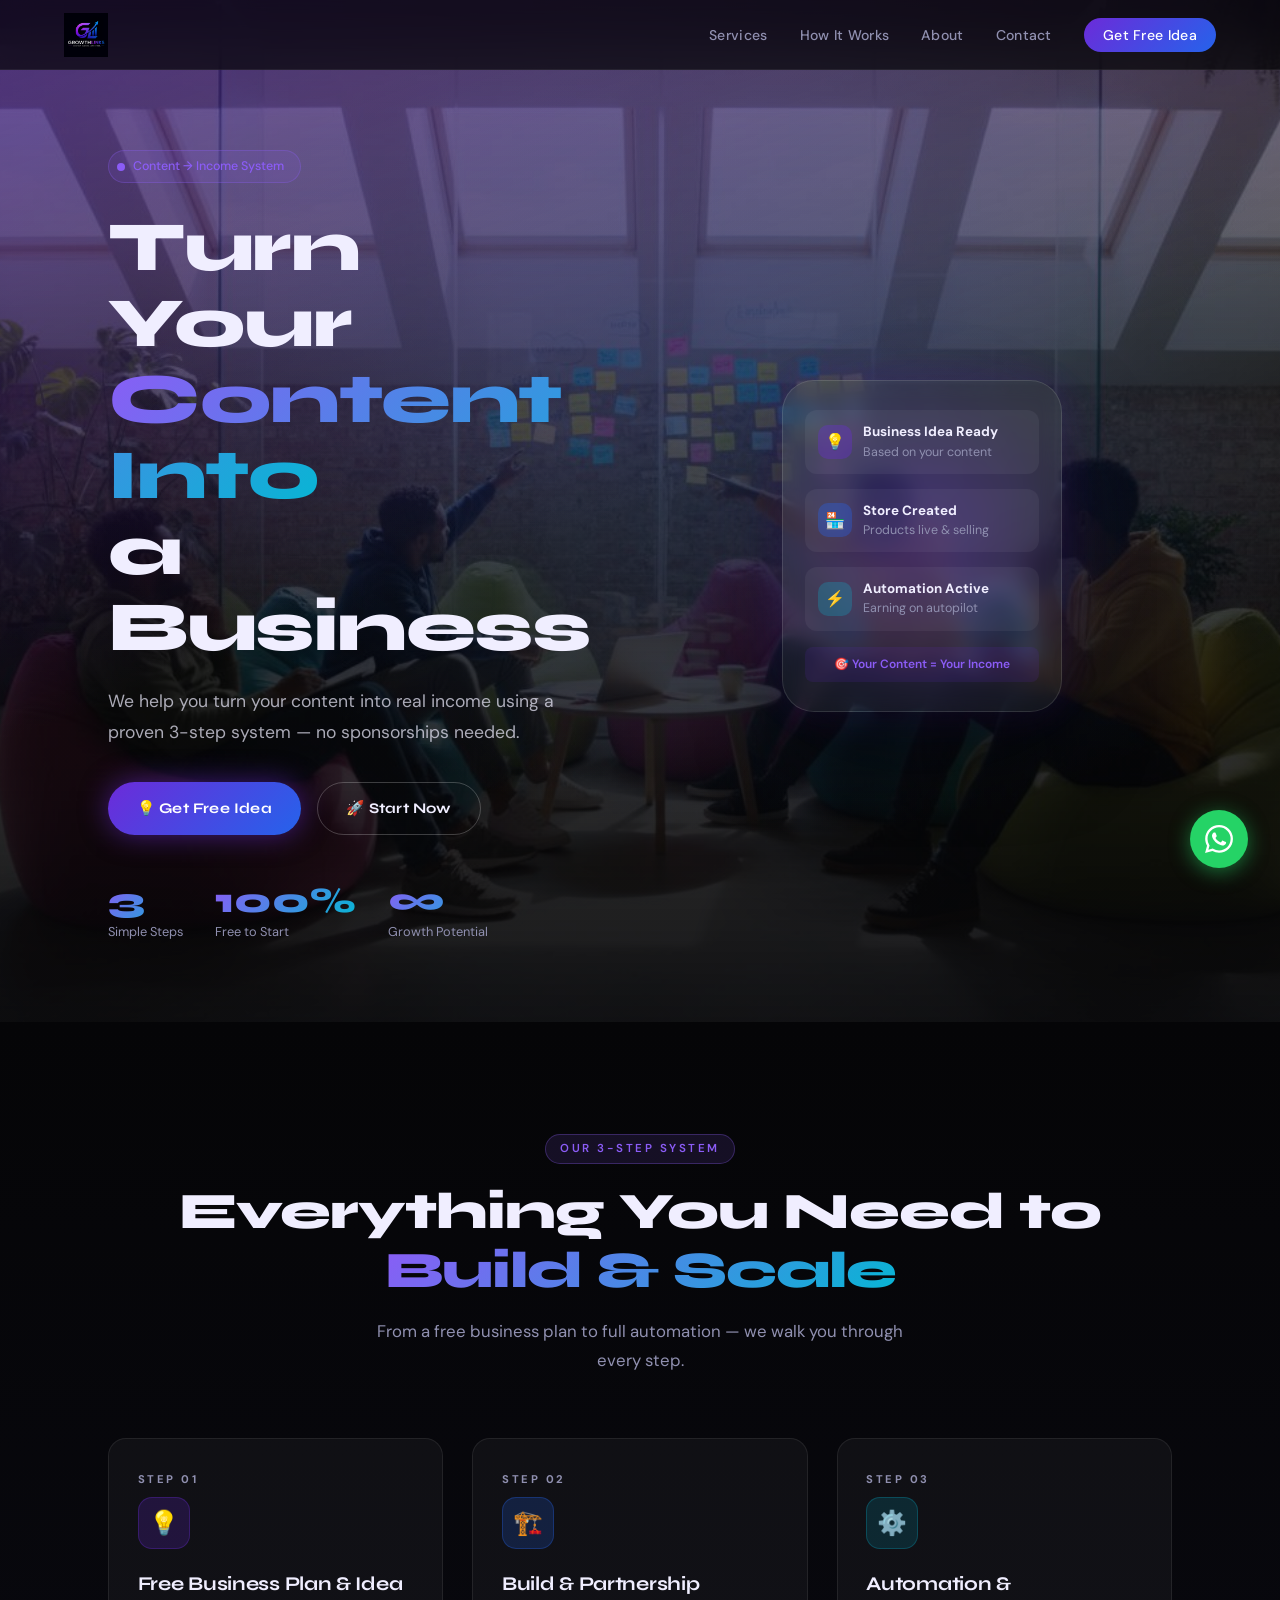
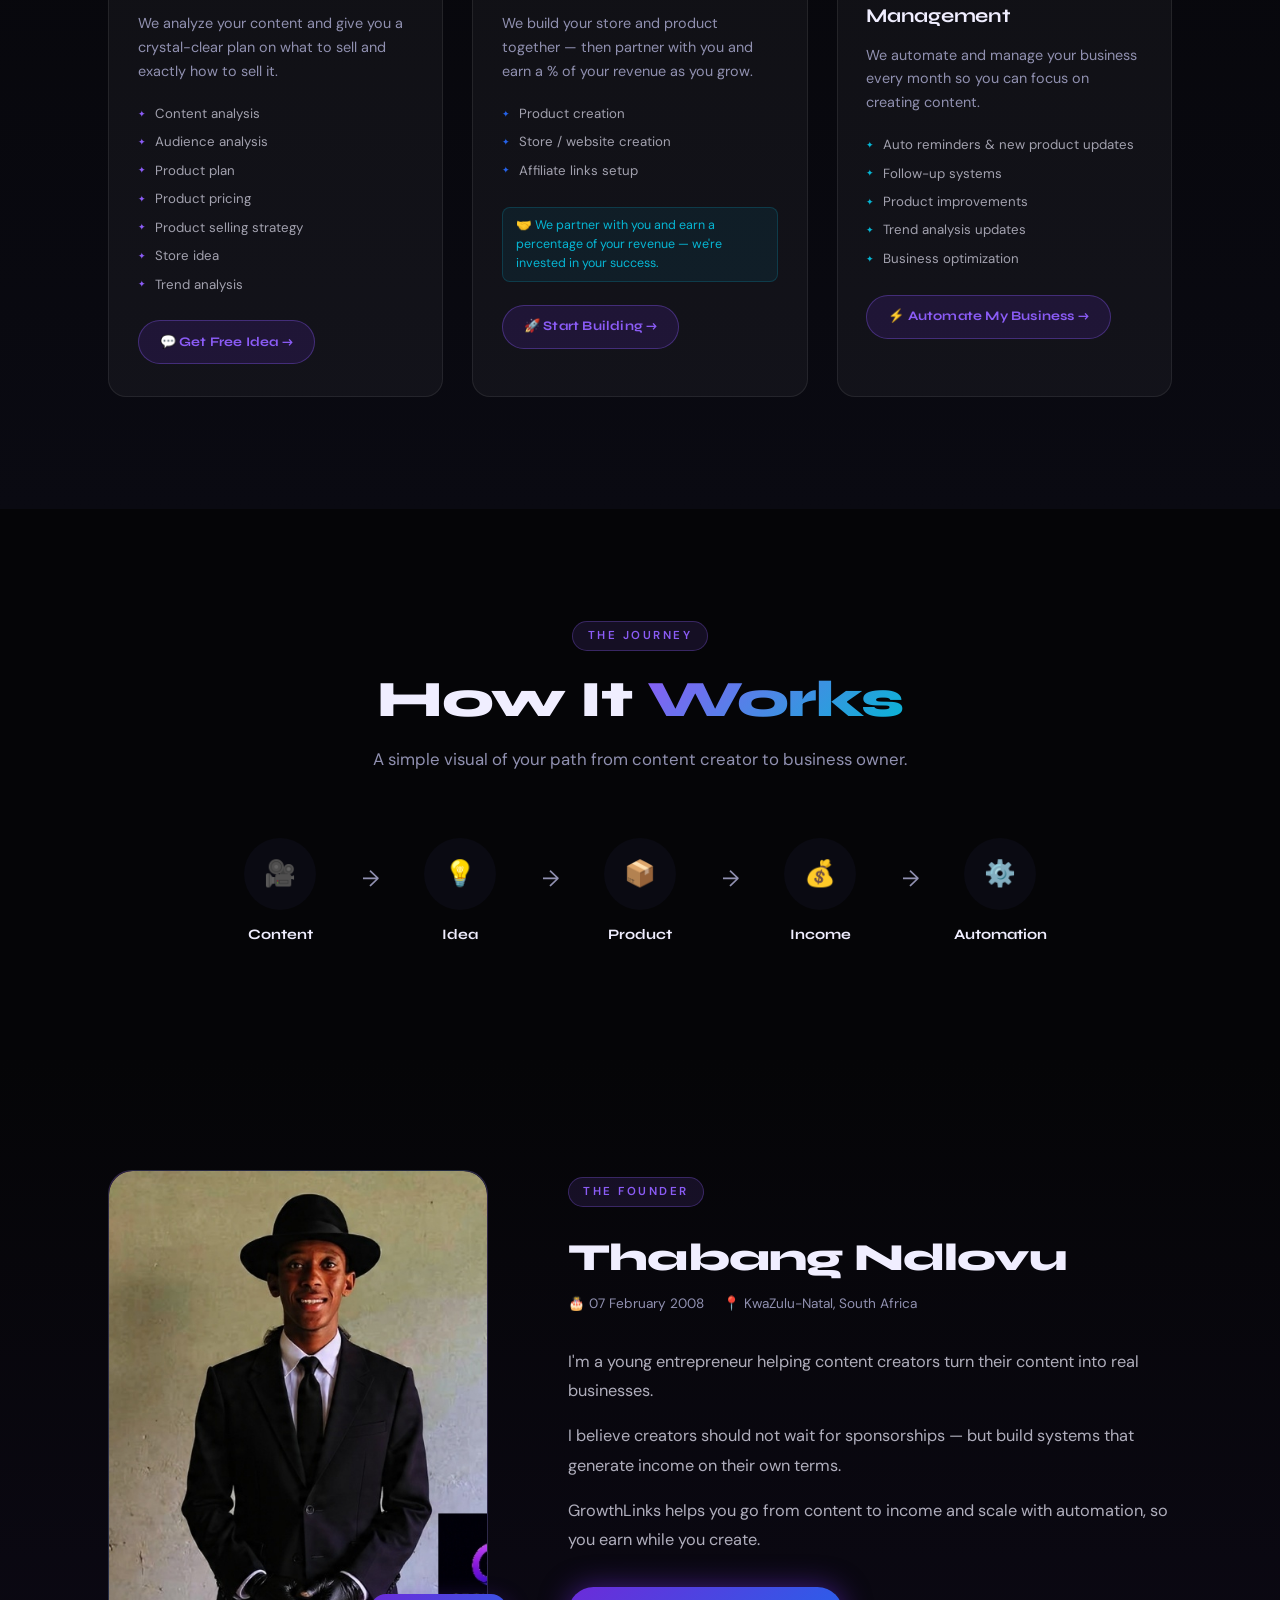
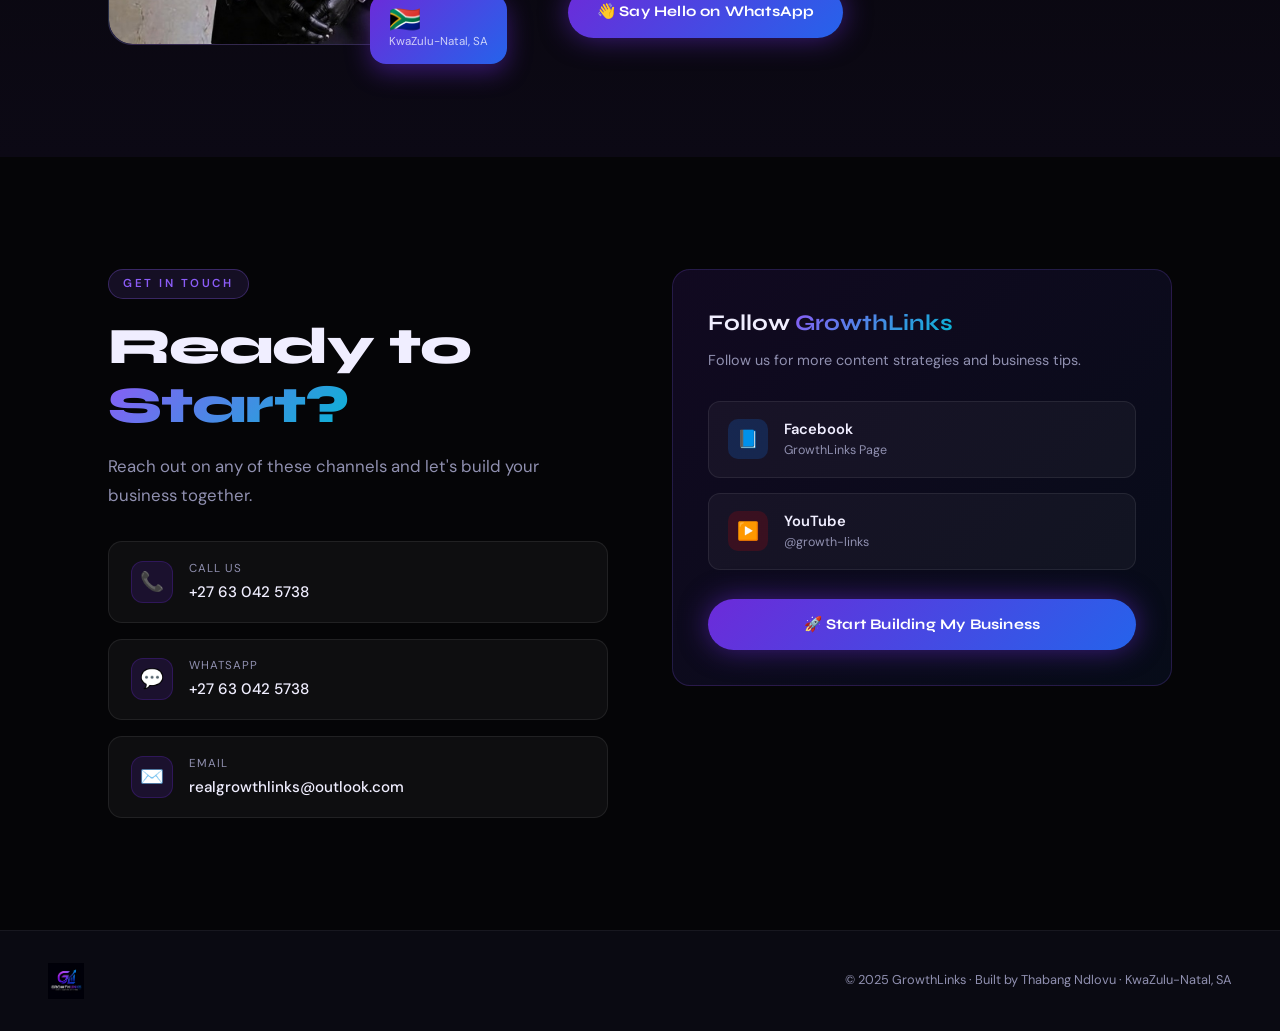
==== commit 11a20d97: "Add files via upload" ====
--- a/index.html
+++ b/index.html
@@ -8,642 +8,274 @@
 <link rel="preconnect" href="https://fonts.gstatic.com" crossorigin />
 <link href="https://fonts.googleapis.com/css2?family=Syne:wght@400;600;700;800&family=DM+Sans:ital,wght@0,300;0,400;0,500;1,300&display=swap" rel="stylesheet" />
 <style>
-  /* ─── RESET & TOKENS ─── */
-  *, *::before, *::after { box-sizing: border-box; margin: 0; padding: 0; }
-  :root {
-    --black:   #050507;
-    --deep:    #0a0a12;
-    --purple:  #6c2bd9;
-    --violet:  #8b5cf6;
-    --blue:    #2563eb;
-    --cyan:    #06b6d4;
-    --white:   #f0eeff;
-    --muted:   #9090b0;
-    --card-bg: rgba(255,255,255,0.04);
-    --glow-p:  rgba(108,43,217,0.55);
-    --glow-b:  rgba(37,99,235,0.45);
-    --radius:  18px;
-    --ff-head: 'Syne', sans-serif;
-    --ff-body: 'DM Sans', sans-serif;
-    --nav-h:   70px;
+  *,*::before,*::after{box-sizing:border-box;margin:0;padding:0}
+  :root{
+    --black:#050507;--deep:#0a0a12;--purple:#6c2bd9;--violet:#8b5cf6;
+    --blue:#2563eb;--cyan:#06b6d4;--white:#f0eeff;--muted:#9090b0;
+    --card-bg:rgba(255,255,255,0.04);--glow-p:rgba(108,43,217,0.55);
+    --glow-b:rgba(37,99,235,0.45);--radius:18px;
+    --ff-head:'Syne',sans-serif;--ff-body:'DM Sans',sans-serif;--nav-h:70px;
   }
-  html { scroll-behavior: smooth; }
-  body {
-    font-family: var(--ff-body);
-    background: var(--black);
-    color: var(--white);
-    overflow-x: hidden;
-    line-height: 1.6;
+  html{scroll-behavior:smooth}
+  body{font-family:var(--ff-body);background:var(--black);color:var(--white);overflow-x:hidden;line-height:1.6}
+  img{display:block;max-width:100%}
+  a{text-decoration:none;color:inherit}
+  section{position:relative}
+  ::-webkit-scrollbar{width:6px}
+  ::-webkit-scrollbar-track{background:var(--black)}
+  ::-webkit-scrollbar-thumb{background:var(--purple);border-radius:99px}
+  body::before{content:'';position:fixed;inset:0;z-index:0;pointer-events:none;
+    background-image:url("data:image/svg+xml,%3Csvg viewBox='0 0 200 200' xmlns='http://www.w3.org/2000/svg'%3E%3Cfilter id='n'%3E%3CfeTurbulence type='fractalNoise' baseFrequency='0.75' numOctaves='4' stitchTiles='stitch'/%3E%3C/filter%3E%3Crect width='100%25' height='100%25' filter='url(%23n)' opacity='1'/%3E%3C/svg%3E");opacity:0.03}
+
+  /* NAV */
+  nav{position:fixed;top:0;left:0;right:0;z-index:100;height:var(--nav-h);
+    display:flex;align-items:center;justify-content:space-between;
+    padding:0 clamp(1.5rem,5vw,4rem);
+    background:rgba(5,5,7,0.7);backdrop-filter:blur(18px);
+    border-bottom:1px solid rgba(255,255,255,0.06);transition:background 0.4s}
+  .nav-logo img{height:44px;width:auto;object-fit:contain}
+  .nav-links{display:flex;gap:2rem;list-style:none}
+  .nav-links a{font-size:0.88rem;font-weight:500;color:var(--muted);transition:color 0.25s;letter-spacing:0.3px}
+  .nav-links a:hover{color:var(--white)}
+  .nav-cta{background:linear-gradient(135deg,var(--purple),var(--blue));color:#fff !important;
+    padding:0.5rem 1.2rem;border-radius:99px;font-size:0.85rem;font-weight:600;
+    transition:opacity 0.25s,transform 0.25s !important}
+  .nav-cta:hover{opacity:0.88;transform:translateY(-1px)}
+  .nav-burger{display:none;cursor:pointer;flex-direction:column;gap:5px}
+  .nav-burger span{width:24px;height:2px;background:var(--white);border-radius:2px;transition:all 0.3s}
+  .mobile-menu{display:none;position:fixed;top:var(--nav-h);left:0;right:0;
+    background:rgba(10,10,18,0.98);backdrop-filter:blur(20px);
+    padding:2rem;flex-direction:column;gap:1.5rem;z-index:99;
+    border-bottom:1px solid rgba(255,255,255,0.08)}
+  .mobile-menu.open{display:flex}
+  .mobile-menu a{font-size:1rem;color:var(--muted);font-weight:500}
+  .mobile-menu a:hover{color:var(--white)}
+
+  /* BUTTONS */
+  .btn{display:inline-flex;align-items:center;gap:0.5rem;
+    padding:0.85rem 1.8rem;border-radius:99px;
+    font-family:var(--ff-head);font-weight:700;font-size:0.92rem;
+    letter-spacing:0.2px;cursor:pointer;border:none;
+    transition:transform 0.22s,box-shadow 0.22s,opacity 0.22s;white-space:nowrap}
+  .btn:hover{transform:translateY(-3px)}
+  .btn-primary{background:linear-gradient(135deg,var(--purple) 0%,var(--blue) 100%);
+    color:#fff;box-shadow:0 0 28px var(--glow-p)}
+  .btn-primary:hover{box-shadow:0 0 42px var(--glow-p),0 8px 24px rgba(0,0,0,0.4)}
+  .btn-outline{background:transparent;color:var(--white);border:1.5px solid rgba(255,255,255,0.22)}
+  .btn-outline:hover{border-color:var(--violet);color:var(--violet);box-shadow:0 0 18px rgba(139,92,246,0.25)}
+  .btn-ghost{background:rgba(108,43,217,0.15);color:var(--violet);border:1px solid rgba(139,92,246,0.35)}
+  .btn-ghost:hover{background:rgba(108,43,217,0.28);box-shadow:0 0 18px var(--glow-p)}
+  .btn-sm{padding:0.65rem 1.3rem;font-size:0.82rem}
+
+  /* LAYOUT */
+  .section-inner{max-width:1160px;margin:0 auto;padding:0 clamp(1.5rem,5vw,3rem)}
+  .section-tag{display:inline-block;font-size:0.72rem;font-weight:600;letter-spacing:2.5px;
+    text-transform:uppercase;color:var(--violet);background:rgba(139,92,246,0.12);
+    border:1px solid rgba(139,92,246,0.3);padding:0.3rem 0.9rem;border-radius:99px;margin-bottom:1.2rem}
+  .section-title{font-family:var(--ff-head);font-size:clamp(2rem,4.5vw,3.2rem);
+    font-weight:800;line-height:1.15;letter-spacing:-1px;margin-bottom:1rem}
+  .section-sub{font-size:1.05rem;color:var(--muted);max-width:560px;line-height:1.7}
+  .grad-text{background:linear-gradient(135deg,var(--violet) 0%,var(--cyan) 100%);
+    -webkit-background-clip:text;-webkit-text-fill-color:transparent}
+
+  /* HERO */
+  #hero{min-height:100vh;display:flex;align-items:center;padding-top:var(--nav-h);overflow:hidden}
+  .hero-bg{position:absolute;inset:0;z-index:0;
+    background:linear-gradient(160deg,rgba(108,43,217,0.45) 0%,rgba(5,5,7,0) 50%),
+      linear-gradient(0deg,rgba(5,5,7,0.92) 0%,rgba(5,5,7,0.55) 100%),
+      var(--bg-img) center/cover no-repeat}
+  .hero-bg::after{content:'';position:absolute;inset:0;
+    background:radial-gradient(ellipse 70% 60% at 60% 40%,rgba(37,99,235,0.18) 0%,transparent 70%)}
+  .hero-inner{position:relative;z-index:1;max-width:1160px;margin:0 auto;
+    padding:5rem clamp(1.5rem,5vw,3rem);
+    display:grid;grid-template-columns:1fr 1fr;gap:4rem;align-items:center}
+  .hero-badge{display:inline-flex;align-items:center;gap:0.5rem;
+    background:rgba(139,92,246,0.12);border:1px solid rgba(139,92,246,0.3);
+    border-radius:99px;padding:0.35rem 1rem 0.35rem 0.5rem;
+    font-size:0.78rem;font-weight:500;color:var(--violet);margin-bottom:1.6rem;width:fit-content}
+  .hero-badge-dot{width:8px;height:8px;background:var(--violet);border-radius:50%;animation:pulse 2s infinite}
+  @keyframes pulse{0%,100%{box-shadow:0 0 0 0 rgba(139,92,246,0.6)}50%{box-shadow:0 0 0 6px rgba(139,92,246,0)}}
+  .hero-title{font-family:var(--ff-head);font-size:clamp(2.8rem,5.5vw,4.4rem);
+    font-weight:800;line-height:1.08;letter-spacing:-1.5px;margin-bottom:1.3rem}
+  .hero-sub{font-size:1.1rem;color:rgba(240,238,255,0.7);max-width:480px;margin-bottom:2.2rem;line-height:1.75}
+  .hero-btns{display:flex;gap:1rem;flex-wrap:wrap}
+  .hero-stats{display:flex;gap:2rem;margin-top:3rem;flex-wrap:wrap}
+  .stat-num{font-family:var(--ff-head);font-size:2.2rem;font-weight:800;line-height:1;
+    background:linear-gradient(135deg,var(--violet),var(--cyan));-webkit-background-clip:text;-webkit-text-fill-color:transparent}
+  .stat-label{font-size:0.8rem;color:var(--muted);margin-top:0.2rem}
+  .hero-visual{display:flex;justify-content:center;align-items:center;position:relative}
+  .hero-card-glow{position:absolute;width:350px;height:350px;border-radius:50%;
+    background:radial-gradient(circle,rgba(108,43,217,0.4),transparent 70%);filter:blur(40px)}
+  .hero-phone{position:relative;z-index:1;width:280px;
+    background:rgba(255,255,255,0.05);border:1px solid rgba(255,255,255,0.12);
+    border-radius:32px;padding:1.8rem 1.4rem;backdrop-filter:blur(10px);
+    box-shadow:0 40px 80px rgba(0,0,0,0.5),0 0 40px rgba(108,43,217,0.2);
+    animation:floaty 4s ease-in-out infinite}
+  @keyframes floaty{0%,100%{transform:translateY(0)}50%{transform:translateY(-14px)}}
+  .phone-row{display:flex;align-items:center;gap:0.7rem;margin-bottom:0.9rem;
+    background:rgba(255,255,255,0.05);border-radius:12px;padding:0.7rem 0.8rem}
+  .phone-icon{width:34px;height:34px;border-radius:10px;display:grid;place-items:center;font-size:1rem;flex-shrink:0}
+  .phone-icon.purple{background:rgba(108,43,217,0.35)}
+  .phone-icon.blue{background:rgba(37,99,235,0.35)}
+  .phone-icon.cyan{background:rgba(6,182,212,0.25)}
+  .phone-text{font-size:0.78rem;color:var(--muted)}
+  .phone-text strong{color:var(--white);font-size:0.84rem;display:block}
+  .phone-badge{text-align:center;margin-top:1rem;font-size:0.75rem;color:var(--violet);
+    background:rgba(108,43,217,0.12);border-radius:8px;padding:0.5rem;font-weight:600}
+
+  /* SERVICES */
+  #services{padding:7rem 0;background:linear-gradient(180deg,var(--black) 0%,var(--deep) 100%)}
+  .services-head{text-align:center;margin-bottom:4rem}
+  .services-head .section-sub{margin:0 auto}
+  .cards-grid{display:grid;grid-template-columns:repeat(3,1fr);gap:1.8rem}
+  .card{background:var(--card-bg);border:1px solid rgba(255,255,255,0.08);
+    border-radius:var(--radius);padding:2rem 1.8rem;position:relative;
+    overflow:hidden;transition:transform 0.3s,border-color 0.3s,box-shadow 0.3s;cursor:default}
+  .card::before{content:'';position:absolute;top:0;left:0;right:0;height:2px;opacity:0;transition:opacity 0.3s}
+  .card:hover{transform:translateY(-8px)}
+  .card:hover::before{opacity:1}
+  .card-1::before{background:linear-gradient(90deg,var(--purple),var(--violet))}
+  .card-2::before{background:linear-gradient(90deg,var(--blue),var(--cyan))}
+  .card-3::before{background:linear-gradient(90deg,var(--violet),var(--cyan))}
+  .card-1:hover{border-color:rgba(108,43,217,0.4);box-shadow:0 20px 50px rgba(108,43,217,0.18)}
+  .card-2:hover{border-color:rgba(37,99,235,0.4);box-shadow:0 20px 50px rgba(37,99,235,0.18)}
+  .card-3:hover{border-color:rgba(6,182,212,0.35);box-shadow:0 20px 50px rgba(6,182,212,0.15)}
+  .card-glow{position:absolute;width:200px;height:200px;border-radius:50%;filter:blur(60px);
+    top:-80px;right:-60px;pointer-events:none;opacity:0;transition:opacity 0.4s}
+  .card:hover .card-glow{opacity:1}
+  .card-1 .card-glow{background:rgba(108,43,217,0.35)}
+  .card-2 .card-glow{background:rgba(37,99,235,0.3)}
+  .card-3 .card-glow{background:rgba(6,182,212,0.25)}
+  .card-step{font-size:0.7rem;font-weight:700;letter-spacing:2.5px;text-transform:uppercase;color:var(--muted);margin-bottom:0.5rem}
+  .card-icon{width:52px;height:52px;border-radius:14px;display:grid;place-items:center;font-size:1.5rem;margin-bottom:1.2rem}
+  .card-1 .card-icon{background:rgba(108,43,217,0.2);border:1px solid rgba(108,43,217,0.3)}
+  .card-2 .card-icon{background:rgba(37,99,235,0.2);border:1px solid rgba(37,99,235,0.3)}
+  .card-3 .card-icon{background:rgba(6,182,212,0.15);border:1px solid rgba(6,182,212,0.25)}
+  .card-title{font-family:var(--ff-head);font-size:1.22rem;font-weight:700;margin-bottom:0.8rem;letter-spacing:-0.3px}
+  .card-desc{font-size:0.9rem;color:var(--muted);line-height:1.65;margin-bottom:1.2rem}
+  .card-list{list-style:none;margin-bottom:1.6rem;display:flex;flex-direction:column;gap:0.45rem}
+  .card-list li{font-size:0.83rem;color:rgba(240,238,255,0.65);display:flex;align-items:center;gap:0.55rem}
+  .card-list li::before{content:'✦';font-size:0.55rem;flex-shrink:0}
+  .card-1 .card-list li::before{color:var(--violet)}
+  .card-2 .card-list li::before{color:var(--blue)}
+  .card-3 .card-list li::before{color:var(--cyan)}
+  .card-note{font-size:0.78rem;color:var(--cyan);background:rgba(6,182,212,0.08);
+    border:1px solid rgba(6,182,212,0.2);border-radius:8px;padding:0.55rem 0.8rem;margin-bottom:1.4rem;line-height:1.5}
+
+  /* HOW IT WORKS */
+  #how{padding:7rem 0;background:var(--black)}
+  .how-head{text-align:center;margin-bottom:4rem}
+  .flow{display:flex;align-items:center;justify-content:center;gap:0;flex-wrap:wrap;row-gap:2rem}
+  .flow-step{display:flex;flex-direction:column;align-items:center;gap:0.8rem;text-align:center;width:140px}
+  .flow-icon-wrap{width:72px;height:72px;border-radius:50%;display:grid;place-items:center;
+    font-size:1.6rem;position:relative;transition:transform 0.3s}
+  .flow-icon-wrap:hover{transform:scale(1.12)}
+  .flow-icon-wrap::after{content:'';position:absolute;inset:-3px;border-radius:50%;
+    background:conic-gradient(from 0deg,var(--purple),var(--blue),var(--cyan),var(--purple));
+    z-index:-1;animation:spin 4s linear infinite;opacity:0.7}
+  @keyframes spin{to{transform:rotate(360deg)}}
+  .flow-inner{width:100%;height:100%;border-radius:50%;background:var(--deep);display:grid;place-items:center;position:relative;z-index:1}
+  .flow-label{font-family:var(--ff-head);font-size:0.9rem;font-weight:700}
+  .flow-arrow{font-size:1.4rem;color:var(--muted);flex-shrink:0;width:40px;text-align:center;margin-bottom:1.6rem}
+
+  /* ABOUT */
+  #about{padding:7rem 0;background:linear-gradient(180deg,var(--black) 0%,#0c0915 100%)}
+  .about-grid{display:grid;grid-template-columns:380px 1fr;gap:5rem;align-items:center}
+  .about-img-wrap{position:relative}
+  .about-img-frame{border-radius:24px;overflow:hidden;aspect-ratio:4/5;
+    background:linear-gradient(135deg,rgba(108,43,217,0.2),rgba(37,99,235,0.15));
+    border:1px solid rgba(255,255,255,0.1);position:relative}
+  .about-img-frame img{width:100%;height:100%;object-fit:cover;object-position:top center;border-radius:24px}
+  .about-badge{position:absolute;bottom:-1.2rem;right:-1.2rem;
+    background:linear-gradient(135deg,var(--purple),var(--blue));
+    border-radius:16px;padding:0.8rem 1.2rem;box-shadow:0 8px 24px rgba(108,43,217,0.45)}
+  .about-badge-num{font-family:var(--ff-head);font-size:1.6rem;font-weight:800;color:#fff;line-height:1}
+  .about-badge-txt{font-size:0.72rem;color:rgba(255,255,255,0.75)}
+  .about-name{font-family:var(--ff-head);font-size:2.4rem;font-weight:800;letter-spacing:-0.8px;margin-bottom:0.3rem}
+  .about-meta{font-size:0.85rem;color:var(--muted);margin-bottom:2rem;display:flex;gap:1.2rem;flex-wrap:wrap}
+  .about-bio{font-size:1.02rem;color:rgba(240,238,255,0.72);line-height:1.8;margin-bottom:2rem}
+  .about-bio p+p{margin-top:1rem}
+  .about-cta{display:flex;gap:1rem;flex-wrap:wrap}
+
+  /* CONTACT */
+  #contact{padding:7rem 0;background:var(--black)}
+  .contact-grid{display:grid;grid-template-columns:1fr 1fr;gap:4rem;align-items:start}
+  .contact-cards{display:flex;flex-direction:column;gap:1rem;margin-top:2rem}
+  .contact-card{display:flex;align-items:center;gap:1rem;
+    background:var(--card-bg);border:1px solid rgba(255,255,255,0.08);
+    border-radius:14px;padding:1.1rem 1.4rem;
+    transition:border-color 0.3s,transform 0.3s;text-decoration:none;color:inherit}
+  .contact-card:hover{border-color:rgba(139,92,246,0.4);transform:translateX(6px)}
+  .contact-card-icon{width:42px;height:42px;border-radius:12px;display:grid;place-items:center;
+    font-size:1.2rem;flex-shrink:0;background:rgba(108,43,217,0.15);border:1px solid rgba(108,43,217,0.25)}
+  .contact-card-label{font-size:0.72rem;color:var(--muted);text-transform:uppercase;letter-spacing:1px}
+  .contact-card-value{font-size:0.95rem;font-weight:500;margin-top:0.1rem}
+  .follow-box{background:linear-gradient(135deg,rgba(108,43,217,0.12),rgba(37,99,235,0.08));
+    border:1px solid rgba(139,92,246,0.2);border-radius:var(--radius);padding:2.2rem}
+  .follow-title{font-family:var(--ff-head);font-size:1.4rem;font-weight:700;margin-bottom:0.5rem}
+  .follow-sub{font-size:0.9rem;color:var(--muted);margin-bottom:1.8rem}
+  .social-links{display:flex;flex-direction:column;gap:0.9rem}
+  .social-link{display:flex;align-items:center;gap:1rem;
+    background:rgba(255,255,255,0.04);border:1px solid rgba(255,255,255,0.08);
+    border-radius:12px;padding:1rem 1.2rem;transition:all 0.3s;color:inherit;text-decoration:none}
+  .social-link:hover{border-color:rgba(139,92,246,0.4);background:rgba(108,43,217,0.1);transform:translateY(-2px)}
+  .social-icon{width:40px;height:40px;border-radius:10px;display:grid;place-items:center;font-size:1.1rem;flex-shrink:0}
+  .fb .social-icon{background:rgba(24,119,242,0.2)}
+  .yt .social-icon{background:rgba(255,0,0,0.15)}
+  .social-name{font-weight:600;font-size:0.92rem}
+  .social-handle{font-size:0.78rem;color:var(--muted)}
+
+  /* FLOATING WA */
+  .wa-float{position:fixed;bottom:2rem;right:2rem;z-index:200;
+    width:58px;height:58px;background:#25D366;border-radius:50%;
+    display:grid;place-items:center;box-shadow:0 4px 20px rgba(37,211,102,0.5);
+    animation:waPulse 2.5s infinite;transition:transform 0.25s;text-decoration:none}
+  .wa-float:hover{transform:scale(1.12)}
+  .wa-float svg{width:28px;height:28px;fill:#fff}
+  @keyframes waPulse{0%,100%{box-shadow:0 4px 20px rgba(37,211,102,0.5)}50%{box-shadow:0 4px 36px rgba(37,211,102,0.8),0 0 0 8px rgba(37,211,102,0.12)}}
+
+  /* FOOTER */
+  footer{background:var(--deep);border-top:1px solid rgba(255,255,255,0.06);
+    padding:2rem clamp(1.5rem,5vw,3rem);
+    display:flex;align-items:center;justify-content:space-between;flex-wrap:wrap;gap:1rem}
+  .footer-logo img{height:36px;width:auto}
+  .footer-copy{font-size:0.8rem;color:var(--muted)}
+
+  /* REVEAL */
+  .reveal{opacity:0;transform:translateY(28px);transition:opacity 0.7s ease,transform 0.7s ease}
+  .reveal.visible{opacity:1;transform:none}
+  .reveal-delay-1{transition-delay:0.1s}
+  .reveal-delay-2{transition-delay:0.2s}
+  .reveal-delay-3{transition-delay:0.3s}
+  .reveal-delay-4{transition-delay:0.4s}
+  .reveal-delay-5{transition-delay:0.5s}
+
+  /* RESPONSIVE */
+  @media(max-width:960px){
+    .hero-inner{grid-template-columns:1fr;gap:3rem}
+    .hero-visual{display:none}
+    .cards-grid{grid-template-columns:1fr}
+    .about-grid{grid-template-columns:1fr}
+    .about-img-wrap{max-width:320px;margin:0 auto}
+    .contact-grid{grid-template-columns:1fr}
+    .nav-links{display:none}
+    .nav-burger{display:flex}
   }
-  img { display: block; max-width: 100%; }
-  a { text-decoration: none; color: inherit; }
-  section { position: relative; }
-
-  /* ─── SCROLLBAR ─── */
-  ::-webkit-scrollbar { width: 6px; }
-  ::-webkit-scrollbar-track { background: var(--black); }
-  ::-webkit-scrollbar-thumb { background: var(--purple); border-radius: 99px; }
-
-  /* ─── NOISE OVERLAY ─── */
-  body::before {
-    content: '';
-    position: fixed; inset: 0; z-index: 0; pointer-events: none;
-    background-image: url("data:image/svg+xml,%3Csvg viewBox='0 0 200 200' xmlns='http://www.w3.org/2000/svg'%3E%3Cfilter id='n'%3E%3CfeTurbulence type='fractalNoise' baseFrequency='0.75' numOctaves='4' stitchTiles='stitch'/%3E%3C/filter%3E%3Crect width='100%25' height='100%25' filter='url(%23n)' opacity='1'/%3E%3C/svg%3E");
-    opacity: 0.03;
-  }
-
-  /* ─── NAVBAR ─── */
-  nav {
-    position: fixed; top: 0; left: 0; right: 0; z-index: 100;
-    height: var(--nav-h);
-    display: flex; align-items: center; justify-content: space-between;
-    padding: 0 clamp(1.5rem, 5vw, 4rem);
-    background: rgba(5,5,7,0.7);
-    backdrop-filter: blur(18px);
-    border-bottom: 1px solid rgba(255,255,255,0.06);
-    transition: background 0.4s;
-  }
-  .nav-logo {
-    font-family: var(--ff-head);
-    font-size: 1.45rem;
-    font-weight: 800;
-    letter-spacing: -0.5px;
-    background: linear-gradient(135deg, var(--violet), var(--cyan));
-    -webkit-background-clip: text;
-    -webkit-text-fill-color: transparent;
-  }
-  .nav-links {
-    display: flex; gap: 2rem; list-style: none;
-  }
-  .nav-links a {
-    font-size: 0.88rem;
-    font-weight: 500;
-    color: var(--muted);
-    transition: color 0.25s;
-    letter-spacing: 0.3px;
-  }
-  .nav-links a:hover { color: var(--white); }
-  .nav-cta {
-    background: linear-gradient(135deg, var(--purple), var(--blue));
-    color: #fff !important;
-    padding: 0.5rem 1.2rem;
-    border-radius: 99px;
-    font-size: 0.85rem;
-    font-weight: 600;
-    transition: opacity 0.25s, transform 0.25s !important;
-  }
-  .nav-cta:hover { opacity: 0.88; transform: translateY(-1px); }
-  .nav-burger { display: none; cursor: pointer; flex-direction: column; gap: 5px; }
-  .nav-burger span { width: 24px; height: 2px; background: var(--white); border-radius: 2px; transition: all 0.3s; }
-  .mobile-menu {
-    display: none; position: fixed; top: var(--nav-h); left: 0; right: 0;
-    background: rgba(10,10,18,0.98); backdrop-filter: blur(20px);
-    padding: 2rem; flex-direction: column; gap: 1.5rem; z-index: 99;
-    border-bottom: 1px solid rgba(255,255,255,0.08);
-  }
-  .mobile-menu.open { display: flex; }
-  .mobile-menu a { font-size: 1rem; color: var(--muted); font-weight: 500; }
-  .mobile-menu a:hover { color: var(--white); }
-
-  /* ─── BUTTONS ─── */
-  .btn {
-    display: inline-flex; align-items: center; gap: 0.5rem;
-    padding: 0.85rem 1.8rem;
-    border-radius: 99px;
-    font-family: var(--ff-head);
-    font-weight: 700;
-    font-size: 0.92rem;
-    letter-spacing: 0.2px;
-    cursor: pointer;
-    border: none;
-    transition: transform 0.22s, box-shadow 0.22s, opacity 0.22s;
-    white-space: nowrap;
-  }
-  .btn:hover { transform: translateY(-3px); }
-  .btn-primary {
-    background: linear-gradient(135deg, var(--purple) 0%, var(--blue) 100%);
-    color: #fff;
-    box-shadow: 0 0 28px var(--glow-p);
-  }
-  .btn-primary:hover { box-shadow: 0 0 42px var(--glow-p), 0 8px 24px rgba(0,0,0,0.4); }
-  .btn-outline {
-    background: transparent;
-    color: var(--white);
-    border: 1.5px solid rgba(255,255,255,0.22);
-  }
-  .btn-outline:hover { border-color: var(--violet); color: var(--violet); box-shadow: 0 0 18px rgba(139,92,246,0.25); }
-  .btn-ghost {
-    background: rgba(108,43,217,0.15);
-    color: var(--violet);
-    border: 1px solid rgba(139,92,246,0.35);
-  }
-  .btn-ghost:hover { background: rgba(108,43,217,0.28); box-shadow: 0 0 18px var(--glow-p); }
-  .btn-sm { padding: 0.65rem 1.3rem; font-size: 0.82rem; }
-
-  /* ─── SECTION LAYOUT ─── */
-  .section-inner {
-    max-width: 1160px;
-    margin: 0 auto;
-    padding: 0 clamp(1.5rem, 5vw, 3rem);
-  }
-  .section-tag {
-    display: inline-block;
-    font-size: 0.72rem;
-    font-weight: 600;
-    letter-spacing: 2.5px;
-    text-transform: uppercase;
-    color: var(--violet);
-    background: rgba(139,92,246,0.12);
-    border: 1px solid rgba(139,92,246,0.3);
-    padding: 0.3rem 0.9rem;
-    border-radius: 99px;
-    margin-bottom: 1.2rem;
-  }
-  .section-title {
-    font-family: var(--ff-head);
-    font-size: clamp(2rem, 4.5vw, 3.2rem);
-    font-weight: 800;
-    line-height: 1.15;
-    letter-spacing: -1px;
-    margin-bottom: 1rem;
-  }
-  .section-sub {
-    font-size: 1.05rem;
-    color: var(--muted);
-    max-width: 560px;
-    line-height: 1.7;
-  }
-  .grad-text {
-    background: linear-gradient(135deg, var(--violet) 0%, var(--cyan) 100%);
-    -webkit-background-clip: text;
-    -webkit-text-fill-color: transparent;
-  }
-
-  /* ─── HERO ─── */
-  #hero {
-    min-height: 100vh;
-    display: flex; align-items: center;
-    padding-top: var(--nav-h);
-    overflow: hidden;
-  }
-  .hero-bg {
-    position: absolute; inset: 0; z-index: 0;
-    background:
-      linear-gradient(160deg, rgba(108,43,217,0.35) 0%, rgba(5,5,7,0) 50%),
-      linear-gradient(0deg, rgba(5,5,7,0.95) 0%, rgba(5,5,7,0.6) 100%),
-      url('https://images.unsplash.com/photo-1611162617474-5b21e879e113?w=1600&q=70') center/cover no-repeat;
-    filter: blur(0px);
-  }
-  .hero-bg::after {
-    content: '';
-    position: absolute; inset: 0;
-    background: radial-gradient(ellipse 70% 60% at 60% 40%, rgba(37,99,235,0.18) 0%, transparent 70%);
-  }
-  .hero-inner {
-    position: relative; z-index: 1;
-    max-width: 1160px; margin: 0 auto;
-    padding: 5rem clamp(1.5rem, 5vw, 3rem);
-    display: grid; grid-template-columns: 1fr 1fr; gap: 4rem; align-items: center;
-  }
-  .hero-badge {
-    display: inline-flex; align-items: center; gap: 0.5rem;
-    background: rgba(139,92,246,0.12);
-    border: 1px solid rgba(139,92,246,0.3);
-    border-radius: 99px;
-    padding: 0.35rem 1rem 0.35rem 0.5rem;
-    font-size: 0.78rem;
-    font-weight: 500;
-    color: var(--violet);
-    margin-bottom: 1.6rem;
-    width: fit-content;
-  }
-  .hero-badge-dot {
-    width: 8px; height: 8px;
-    background: var(--violet);
-    border-radius: 50%;
-    animation: pulse 2s infinite;
-  }
-  @keyframes pulse {
-    0%,100% { box-shadow: 0 0 0 0 rgba(139,92,246,0.6); }
-    50%      { box-shadow: 0 0 0 6px rgba(139,92,246,0); }
-  }
-  .hero-title {
-    font-family: var(--ff-head);
-    font-size: clamp(2.8rem, 5.5vw, 4.4rem);
-    font-weight: 800;
-    line-height: 1.08;
-    letter-spacing: -1.5px;
-    margin-bottom: 1.3rem;
-  }
-  .hero-sub {
-    font-size: 1.1rem;
-    color: rgba(240,238,255,0.7);
-    max-width: 480px;
-    margin-bottom: 2.2rem;
-    line-height: 1.75;
-  }
-  .hero-btns { display: flex; gap: 1rem; flex-wrap: wrap; }
-  .hero-stats {
-    display: flex; gap: 2rem; margin-top: 3rem; flex-wrap: wrap;
-  }
-  .stat { }
-  .stat-num {
-    font-family: var(--ff-head);
-    font-size: 2.2rem;
-    font-weight: 800;
-    line-height: 1;
-    background: linear-gradient(135deg, var(--violet), var(--cyan));
-    -webkit-background-clip: text;
-    -webkit-text-fill-color: transparent;
-  }
-  .stat-label { font-size: 0.8rem; color: var(--muted); margin-top: 0.2rem; }
-  .hero-visual {
-    display: flex; justify-content: center; align-items: center;
-    position: relative;
-  }
-  .hero-card-glow {
-    position: absolute;
-    width: 350px; height: 350px;
-    border-radius: 50%;
-    background: radial-gradient(circle, rgba(108,43,217,0.4), transparent 70%);
-    filter: blur(40px);
-  }
-  .hero-phone {
-    position: relative; z-index: 1;
-    width: 280px;
-    background: rgba(255,255,255,0.05);
-    border: 1px solid rgba(255,255,255,0.12);
-    border-radius: 32px;
-    padding: 1.8rem 1.4rem;
-    backdrop-filter: blur(10px);
-    box-shadow: 0 40px 80px rgba(0,0,0,0.5), 0 0 40px rgba(108,43,217,0.2);
-    animation: floaty 4s ease-in-out infinite;
-  }
-  @keyframes floaty {
-    0%,100% { transform: translateY(0px); }
-    50%      { transform: translateY(-14px); }
-  }
-  .phone-row {
-    display: flex; align-items: center; gap: 0.7rem;
-    margin-bottom: 0.9rem;
-    background: rgba(255,255,255,0.05);
-    border-radius: 12px;
-    padding: 0.7rem 0.8rem;
-  }
-  .phone-icon {
-    width: 34px; height: 34px;
-    border-radius: 10px;
-    display: grid; place-items: center;
-    font-size: 1rem;
-    flex-shrink: 0;
-  }
-  .phone-icon.purple { background: rgba(108,43,217,0.35); }
-  .phone-icon.blue { background: rgba(37,99,235,0.35); }
-  .phone-icon.cyan { background: rgba(6,182,212,0.25); }
-  .phone-text { font-size: 0.78rem; color: var(--muted); }
-  .phone-text strong { color: var(--white); font-size: 0.84rem; display: block; }
-  .phone-badge {
-    text-align: center; margin-top: 1rem;
-    font-size: 0.75rem; color: var(--violet);
-    background: rgba(108,43,217,0.12);
-    border-radius: 8px; padding: 0.5rem;
-    font-weight: 600;
-  }
-
-  /* ─── SERVICES ─── */
-  #services {
-    padding: 7rem 0;
-    background: linear-gradient(180deg, var(--black) 0%, var(--deep) 100%);
-  }
-  .services-head { text-align: center; margin-bottom: 4rem; }
-  .services-head .section-sub { margin: 0 auto; }
-  .cards-grid {
-    display: grid;
-    grid-template-columns: repeat(3, 1fr);
-    gap: 1.8rem;
-  }
-  .card {
-    background: var(--card-bg);
-    border: 1px solid rgba(255,255,255,0.08);
-    border-radius: var(--radius);
-    padding: 2rem 1.8rem;
-    position: relative;
-    overflow: hidden;
-    transition: transform 0.3s, border-color 0.3s, box-shadow 0.3s;
-    cursor: default;
-  }
-  .card::before {
-    content: '';
-    position: absolute; top: 0; left: 0; right: 0; height: 2px;
-    opacity: 0; transition: opacity 0.3s;
-  }
-  .card:hover { transform: translateY(-8px); }
-  .card:hover::before { opacity: 1; }
-  .card-1::before { background: linear-gradient(90deg, var(--purple), var(--violet)); }
-  .card-2::before { background: linear-gradient(90deg, var(--blue), var(--cyan)); }
-  .card-3::before { background: linear-gradient(90deg, var(--violet), var(--cyan)); }
-  .card-1:hover { border-color: rgba(108,43,217,0.4); box-shadow: 0 20px 50px rgba(108,43,217,0.18); }
-  .card-2:hover { border-color: rgba(37,99,235,0.4); box-shadow: 0 20px 50px rgba(37,99,235,0.18); }
-  .card-3:hover { border-color: rgba(6,182,212,0.35); box-shadow: 0 20px 50px rgba(6,182,212,0.15); }
-  .card-glow {
-    position: absolute; width: 200px; height: 200px;
-    border-radius: 50%; filter: blur(60px);
-    top: -80px; right: -60px; pointer-events: none;
-    opacity: 0; transition: opacity 0.4s;
-  }
-  .card:hover .card-glow { opacity: 1; }
-  .card-1 .card-glow { background: rgba(108,43,217,0.35); }
-  .card-2 .card-glow { background: rgba(37,99,235,0.3); }
-  .card-3 .card-glow { background: rgba(6,182,212,0.25); }
-  .card-step {
-    font-size: 0.7rem; font-weight: 700; letter-spacing: 2.5px;
-    text-transform: uppercase; color: var(--muted);
-    margin-bottom: 0.5rem;
-  }
-  .card-icon {
-    width: 52px; height: 52px; border-radius: 14px;
-    display: grid; place-items: center;
-    font-size: 1.5rem;
-    margin-bottom: 1.2rem;
-  }
-  .card-1 .card-icon { background: rgba(108,43,217,0.2); border: 1px solid rgba(108,43,217,0.3); }
-  .card-2 .card-icon { background: rgba(37,99,235,0.2); border: 1px solid rgba(37,99,235,0.3); }
-  .card-3 .card-icon { background: rgba(6,182,212,0.15); border: 1px solid rgba(6,182,212,0.25); }
-  .card-title {
-    font-family: var(--ff-head);
-    font-size: 1.22rem;
-    font-weight: 700;
-    margin-bottom: 0.8rem;
-    letter-spacing: -0.3px;
-  }
-  .card-desc { font-size: 0.9rem; color: var(--muted); line-height: 1.65; margin-bottom: 1.2rem; }
-  .card-list {
-    list-style: none; margin-bottom: 1.6rem;
-    display: flex; flex-direction: column; gap: 0.45rem;
-  }
-  .card-list li {
-    font-size: 0.83rem; color: rgba(240,238,255,0.65);
-    display: flex; align-items: center; gap: 0.55rem;
-  }
-  .card-list li::before {
-    content: '✦';
-    font-size: 0.55rem;
-    flex-shrink: 0;
-  }
-  .card-1 .card-list li::before { color: var(--violet); }
-  .card-2 .card-list li::before { color: var(--blue); }
-  .card-3 .card-list li::before { color: var(--cyan); }
-  .card-note {
-    font-size: 0.78rem;
-    color: var(--cyan);
-    background: rgba(6,182,212,0.08);
-    border: 1px solid rgba(6,182,212,0.2);
-    border-radius: 8px; padding: 0.55rem 0.8rem;
-    margin-bottom: 1.4rem;
-    line-height: 1.5;
-  }
-
-  /* ─── HOW IT WORKS ─── */
-  #how {
-    padding: 7rem 0;
-    background: var(--black);
-  }
-  .how-head { text-align: center; margin-bottom: 4rem; }
-  .flow {
-    display: flex; align-items: center; justify-content: center;
-    gap: 0; flex-wrap: wrap; row-gap: 2rem;
-  }
-  .flow-step {
-    display: flex; flex-direction: column; align-items: center;
-    gap: 0.8rem; text-align: center;
-    width: 140px;
-  }
-  .flow-icon-wrap {
-    width: 72px; height: 72px;
-    border-radius: 50%;
-    display: grid; place-items: center;
-    font-size: 1.6rem;
-    position: relative;
-    transition: transform 0.3s;
-  }
-  .flow-icon-wrap:hover { transform: scale(1.12); }
-  .flow-icon-wrap::after {
-    content: '';
-    position: absolute; inset: -3px;
-    border-radius: 50%;
-    background: conic-gradient(from 0deg, var(--purple), var(--blue), var(--cyan), var(--purple));
-    z-index: -1;
-    animation: spin 4s linear infinite;
-    opacity: 0.7;
-  }
-  @keyframes spin { to { transform: rotate(360deg); } }
-  .flow-inner {
-    width: 100%; height: 100%;
-    border-radius: 50%;
-    background: var(--deep);
-    display: grid; place-items: center;
-    position: relative; z-index: 1;
-  }
-  .flow-label { font-family: var(--ff-head); font-size: 0.9rem; font-weight: 700; }
-  .flow-arrow {
-    font-size: 1.4rem; color: var(--muted);
-    flex-shrink: 0; width: 40px; text-align: center;
-    margin-bottom: 1.6rem;
-  }
-
-  /* ─── ABOUT ─── */
-  #about {
-    padding: 7rem 0;
-    background: linear-gradient(180deg, var(--black) 0%, #0c0915 100%);
-  }
-  .about-grid {
-    display: grid; grid-template-columns: 380px 1fr;
-    gap: 5rem; align-items: center;
-  }
-  .about-img-wrap {
-    position: relative;
-  }
-  .about-img-frame {
-    border-radius: 24px;
-    overflow: hidden;
-    aspect-ratio: 4/5;
-    background: linear-gradient(135deg, rgba(108,43,217,0.2), rgba(37,99,235,0.15));
-    border: 1px solid rgba(255,255,255,0.1);
-    display: flex; align-items: center; justify-content: center;
-    position: relative;
-  }
-  .about-img-frame img {
-    width: 100%; height: 100%; object-fit: cover;
-    border-radius: 24px;
-  }
-  .about-img-placeholder {
-    display: flex; flex-direction: column; align-items: center; gap: 0.8rem;
-    color: var(--muted); font-size: 0.85rem; text-align: center; padding: 2rem;
-  }
-  .about-img-placeholder span { font-size: 3rem; }
-  .about-badge {
-    position: absolute; bottom: -1.2rem; right: -1.2rem;
-    background: linear-gradient(135deg, var(--purple), var(--blue));
-    border-radius: 16px; padding: 0.8rem 1.2rem;
-    box-shadow: 0 8px 24px rgba(108,43,217,0.45);
-  }
-  .about-badge-num {
-    font-family: var(--ff-head);
-    font-size: 1.6rem; font-weight: 800; color: #fff;
-    line-height: 1;
-  }
-  .about-badge-txt { font-size: 0.72rem; color: rgba(255,255,255,0.75); }
-  .about-content { }
-  .about-name {
-    font-family: var(--ff-head);
-    font-size: 2.4rem; font-weight: 800; letter-spacing: -0.8px;
-    margin-bottom: 0.3rem;
-  }
-  .about-meta {
-    font-size: 0.85rem; color: var(--muted); margin-bottom: 2rem;
-    display: flex; gap: 1.2rem; flex-wrap: wrap;
-  }
-  .about-meta span { display: flex; align-items: center; gap: 0.4rem; }
-  .about-bio {
-    font-size: 1.02rem; color: rgba(240,238,255,0.72);
-    line-height: 1.8; margin-bottom: 2rem;
-  }
-  .about-bio p + p { margin-top: 1rem; }
-  .about-cta { display: flex; gap: 1rem; flex-wrap: wrap; }
-
-  /* ─── CONTACT ─── */
-  #contact {
-    padding: 7rem 0;
-    background: var(--black);
-  }
-  .contact-grid {
-    display: grid; grid-template-columns: 1fr 1fr; gap: 4rem; align-items: start;
-  }
-  .contact-info { }
-  .contact-cards { display: flex; flex-direction: column; gap: 1rem; margin-top: 2rem; }
-  .contact-card {
-    display: flex; align-items: center; gap: 1rem;
-    background: var(--card-bg);
-    border: 1px solid rgba(255,255,255,0.08);
-    border-radius: 14px;
-    padding: 1.1rem 1.4rem;
-    transition: border-color 0.3s, transform 0.3s;
-    text-decoration: none; color: inherit;
-  }
-  .contact-card:hover { border-color: rgba(139,92,246,0.4); transform: translateX(6px); }
-  .contact-card-icon {
-    width: 42px; height: 42px; border-radius: 12px;
-    display: grid; place-items: center; font-size: 1.2rem;
-    flex-shrink: 0;
-    background: rgba(108,43,217,0.15);
-    border: 1px solid rgba(108,43,217,0.25);
-  }
-  .contact-card-label { font-size: 0.72rem; color: var(--muted); text-transform: uppercase; letter-spacing: 1px; }
-  .contact-card-value { font-size: 0.95rem; font-weight: 500; margin-top: 0.1rem; }
-  .follow-box {
-    background: linear-gradient(135deg, rgba(108,43,217,0.12), rgba(37,99,235,0.08));
-    border: 1px solid rgba(139,92,246,0.2);
-    border-radius: var(--radius);
-    padding: 2.2rem;
-  }
-  .follow-title {
-    font-family: var(--ff-head);
-    font-size: 1.4rem; font-weight: 700;
-    margin-bottom: 0.5rem;
-  }
-  .follow-sub { font-size: 0.9rem; color: var(--muted); margin-bottom: 1.8rem; }
-  .social-links { display: flex; flex-direction: column; gap: 0.9rem; }
-  .social-link {
-    display: flex; align-items: center; gap: 1rem;
-    background: rgba(255,255,255,0.04);
-    border: 1px solid rgba(255,255,255,0.08);
-    border-radius: 12px; padding: 1rem 1.2rem;
-    transition: all 0.3s; color: inherit; text-decoration: none;
-  }
-  .social-link:hover { border-color: rgba(139,92,246,0.4); background: rgba(108,43,217,0.1); transform: translateY(-2px); }
-  .social-icon {
-    width: 40px; height: 40px; border-radius: 10px;
-    display: grid; place-items: center; font-size: 1.1rem; flex-shrink: 0;
-  }
-  .fb .social-icon { background: rgba(24,119,242,0.2); }
-  .yt .social-icon { background: rgba(255,0,0,0.15); }
-  .social-name { font-weight: 600; font-size: 0.92rem; }
-  .social-handle { font-size: 0.78rem; color: var(--muted); }
-
-  /* ─── FLOATING WA BUTTON ─── */
-  .wa-float {
-    position: fixed; bottom: 2rem; right: 2rem; z-index: 200;
-    width: 58px; height: 58px;
-    background: #25D366;
-    border-radius: 50%;
-    display: grid; place-items: center;
-    box-shadow: 0 4px 20px rgba(37,211,102,0.5);
-    animation: waPulse 2.5s infinite;
-    transition: transform 0.25s;
-    text-decoration: none;
-  }
-  .wa-float:hover { transform: scale(1.12); }
-  .wa-float svg { width: 28px; height: 28px; fill: #fff; }
-  @keyframes waPulse {
-    0%,100% { box-shadow: 0 4px 20px rgba(37,211,102,0.5); }
-    50%      { box-shadow: 0 4px 36px rgba(37,211,102,0.8), 0 0 0 8px rgba(37,211,102,0.12); }
-  }
-
-  /* ─── FOOTER ─── */
-  footer {
-    background: var(--deep);
-    border-top: 1px solid rgba(255,255,255,0.06);
-    padding: 2rem clamp(1.5rem, 5vw, 3rem);
-    display: flex; align-items: center; justify-content: space-between;
-    flex-wrap: wrap; gap: 1rem;
-  }
-  .footer-logo {
-    font-family: var(--ff-head);
-    font-size: 1.2rem; font-weight: 800;
-    background: linear-gradient(135deg, var(--violet), var(--cyan));
-    -webkit-background-clip: text; -webkit-text-fill-color: transparent;
-  }
-  .footer-copy { font-size: 0.8rem; color: var(--muted); }
-
-  /* ─── REVEAL ANIMATION ─── */
-  .reveal {
-    opacity: 0; transform: translateY(28px);
-    transition: opacity 0.7s ease, transform 0.7s ease;
-  }
-  .reveal.visible { opacity: 1; transform: none; }
-  .reveal-delay-1 { transition-delay: 0.1s; }
-  .reveal-delay-2 { transition-delay: 0.2s; }
-  .reveal-delay-3 { transition-delay: 0.3s; }
-  .reveal-delay-4 { transition-delay: 0.4s; }
-  .reveal-delay-5 { transition-delay: 0.5s; }
-
-  /* ─── RESPONSIVE ─── */
-  @media (max-width: 960px) {
-    .hero-inner { grid-template-columns: 1fr; gap: 3rem; }
-    .hero-visual { display: none; }
-    .cards-grid { grid-template-columns: 1fr; }
-    .about-grid { grid-template-columns: 1fr; }
-    .about-img-wrap { max-width: 320px; margin: 0 auto; }
-    .contact-grid { grid-template-columns: 1fr; }
-    .nav-links { display: none; }
-    .nav-burger { display: flex; }
-  }
-  @media (max-width: 600px) {
-    .flow { gap: 0; }
-    .flow-arrow { width: 20px; font-size: 1rem; }
-    .flow-step { width: 90px; }
-    .flow-icon-wrap { width: 54px; height: 54px; font-size: 1.2rem; }
-    .hero-btns { flex-direction: column; align-items: flex-start; }
-    footer { flex-direction: column; text-align: center; }
-    .hero-stats { gap: 1.4rem; }
+  @media(max-width:600px){
+    .flow{gap:0}
+    .flow-arrow{width:20px;font-size:1rem}
+    .flow-step{width:90px}
+    .flow-icon-wrap{width:54px;height:54px;font-size:1.2rem}
+    .hero-btns{flex-direction:column;align-items:flex-start}
+    footer{flex-direction:column;text-align:center}
+    .hero-stats{gap:1.4rem}
   }
 </style>
 </head>
 <body>
 
-<!-- NAVBAR -->
 <nav id="navbar">
-  <div class="nav-logo">GrowthLinks</div>
+  <div class="nav-logo"><img src="[data-uri]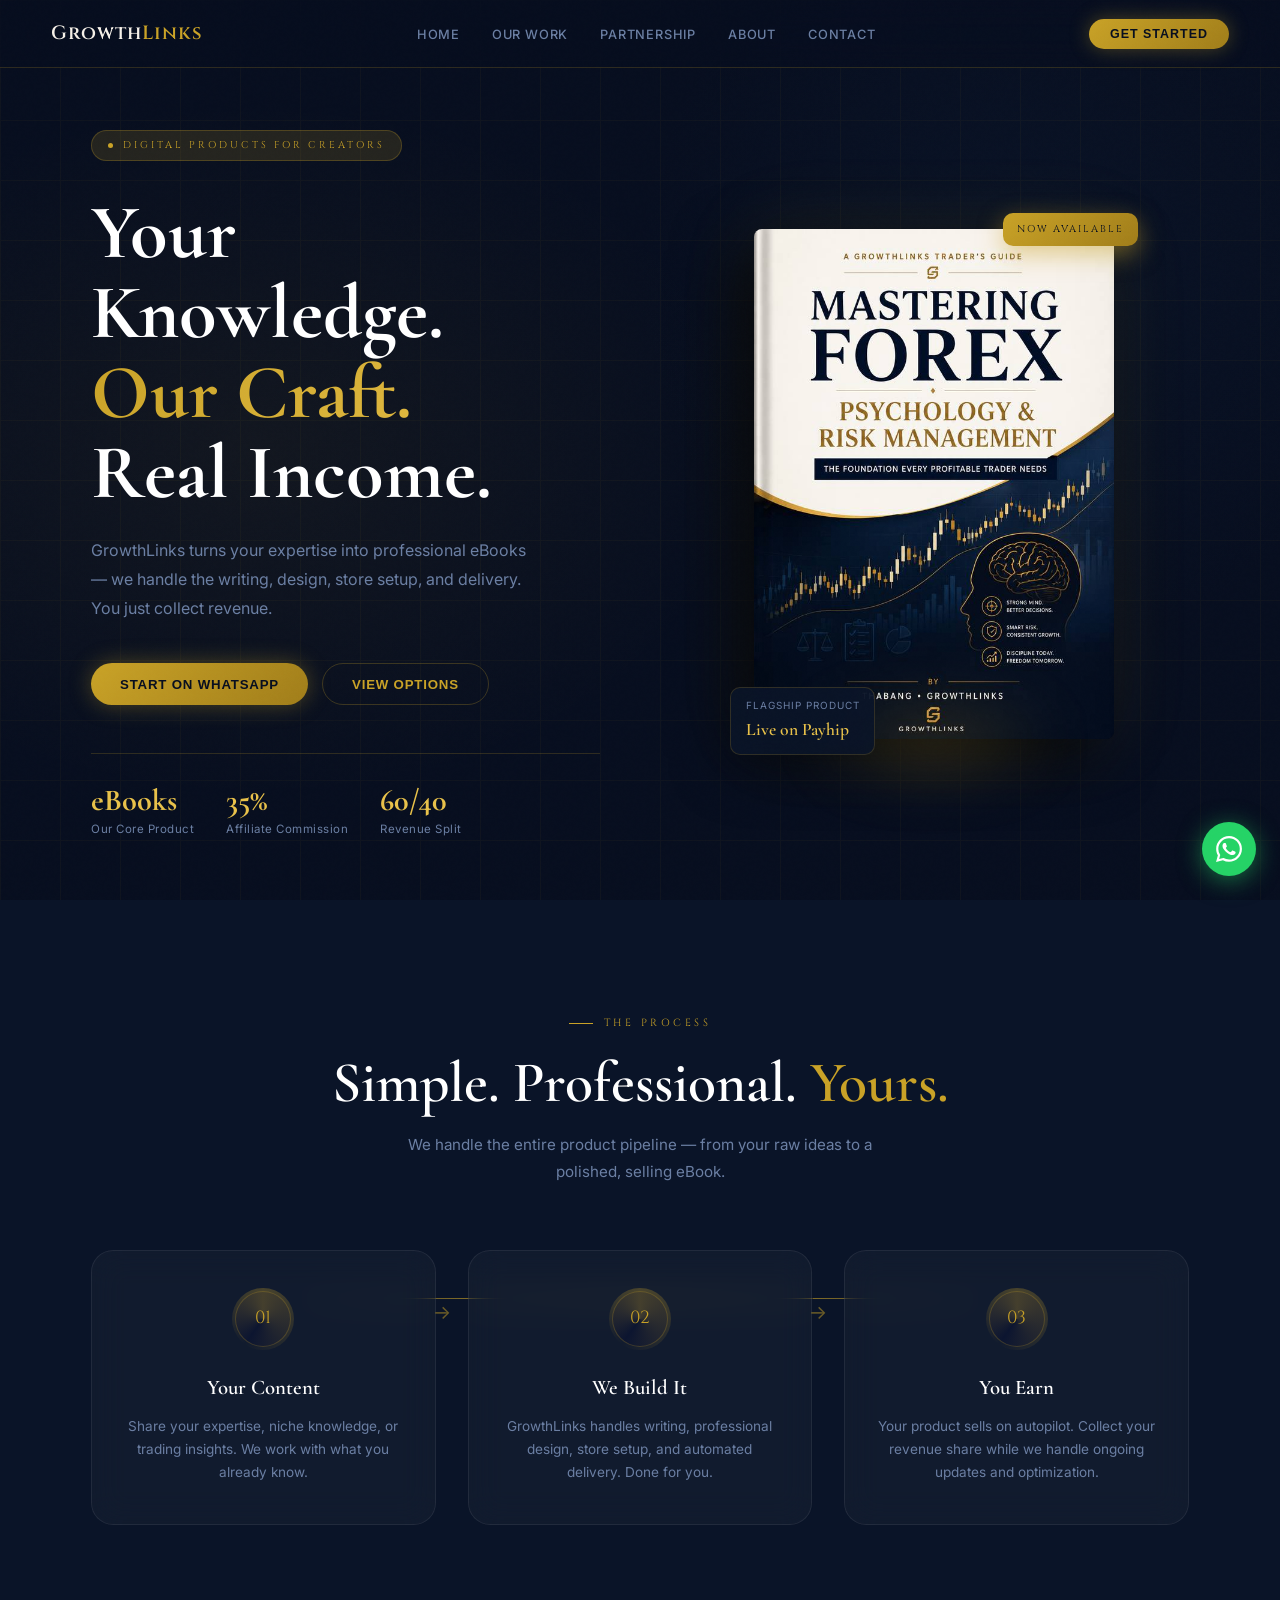
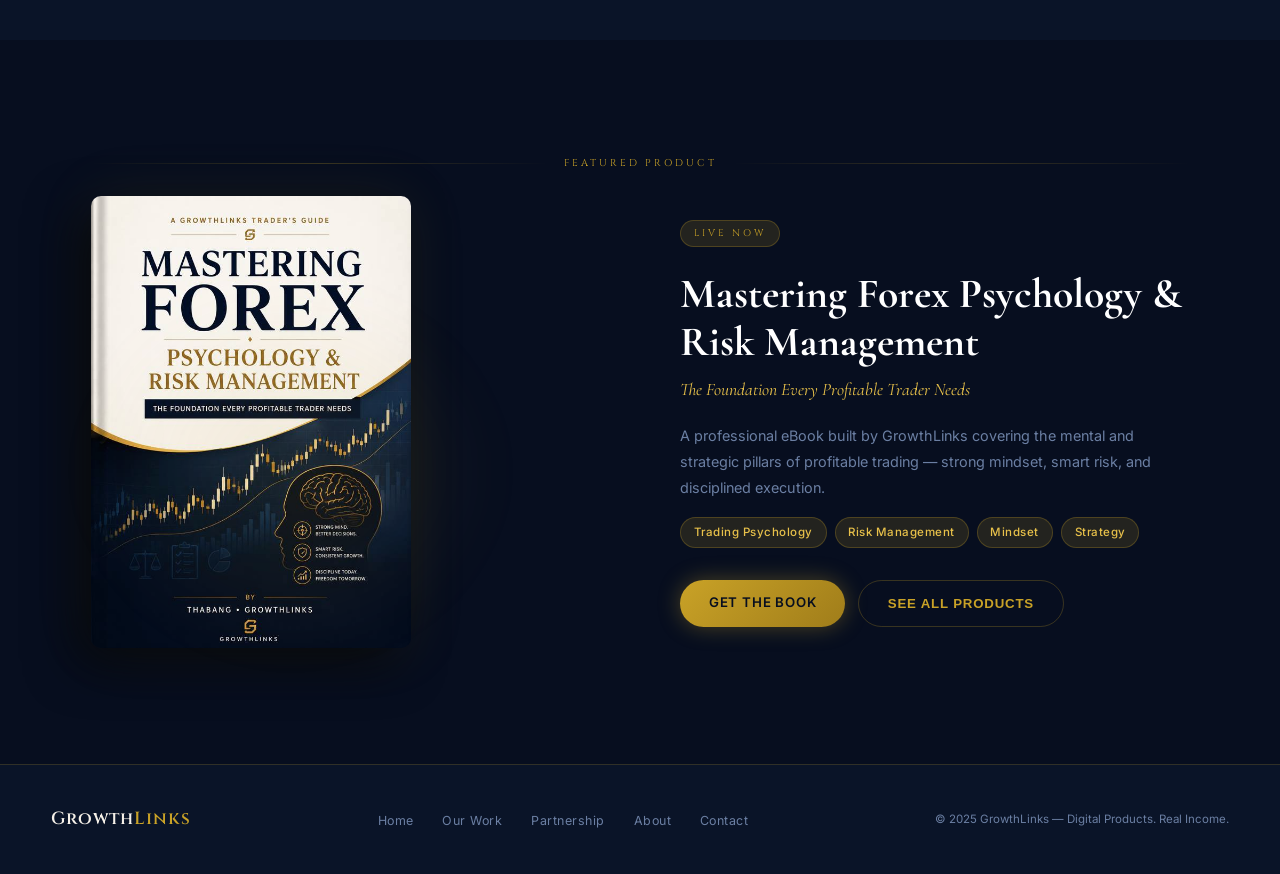
==== commit f3a6d83b: "Add files via upload" ====
--- a/index.html
+++ b/index.html
@@ -1,475 +1,1212 @@
 <!DOCTYPE html>
 <html lang="en">
 <head>
-<meta charset="UTF-8" />
-<meta name="viewport" content="width=device-width, initial-scale=1.0" />
-<title>GrowthLinks – Turn Your Content Into a Business</title>
-<link rel="preconnect" href="https://fonts.googleapis.com" />
-<link rel="preconnect" href="https://fonts.gstatic.com" crossorigin />
-<link href="https://fonts.googleapis.com/css2?family=Syne:wght@400;600;700;800&family=DM+Sans:ital,wght@0,300;0,400;0,500;1,300&display=swap" rel="stylesheet" />
+<meta charset="UTF-8"/>
+<meta name="viewport" content="width=device-width,initial-scale=1.0"/>
+<title>GrowthLinks — Digital Products for Creators</title>
+<link rel="preconnect" href="https://fonts.googleapis.com"/>
+<link rel="preconnect" href="https://fonts.gstatic.com" crossorigin/>
+<link href="https://fonts.googleapis.com/css2?family=Cormorant+Garamond:wght@400;500;600;700&family=Inter:wght@300;400;500;600&family=Cinzel:wght@400;600&display=swap" rel="stylesheet"/>
 <style>
-  *,*::before,*::after{box-sizing:border-box;margin:0;padding:0}
-  :root{
-    --black:#050507;--deep:#0a0a12;--purple:#6c2bd9;--violet:#8b5cf6;
-    --blue:#2563eb;--cyan:#06b6d4;--white:#f0eeff;--muted:#9090b0;
-    --card-bg:rgba(255,255,255,0.04);--glow-p:rgba(108,43,217,0.55);
-    --glow-b:rgba(37,99,235,0.45);--radius:18px;
-    --ff-head:'Syne',sans-serif;--ff-body:'DM Sans',sans-serif;--nav-h:70px;
-  }
-  html{scroll-behavior:smooth}
-  body{font-family:var(--ff-body);background:var(--black);color:var(--white);overflow-x:hidden;line-height:1.6}
-  img{display:block;max-width:100%}
-  a{text-decoration:none;color:inherit}
-  section{position:relative}
-  ::-webkit-scrollbar{width:6px}
-  ::-webkit-scrollbar-track{background:var(--black)}
-  ::-webkit-scrollbar-thumb{background:var(--purple);border-radius:99px}
-  body::before{content:'';position:fixed;inset:0;z-index:0;pointer-events:none;
-    background-image:url("data:image/svg+xml,%3Csvg viewBox='0 0 200 200' xmlns='http://www.w3.org/2000/svg'%3E%3Cfilter id='n'%3E%3CfeTurbulence type='fractalNoise' baseFrequency='0.75' numOctaves='4' stitchTiles='stitch'/%3E%3C/filter%3E%3Crect width='100%25' height='100%25' filter='url(%23n)' opacity='1'/%3E%3C/svg%3E");opacity:0.03}
-
-  /* NAV */
-  nav{position:fixed;top:0;left:0;right:0;z-index:100;height:var(--nav-h);
-    display:flex;align-items:center;justify-content:space-between;
-    padding:0 clamp(1.5rem,5vw,4rem);
-    background:rgba(5,5,7,0.7);backdrop-filter:blur(18px);
-    border-bottom:1px solid rgba(255,255,255,0.06);transition:background 0.4s}
-  .nav-logo img{height:44px;width:auto;object-fit:contain}
-  .nav-links{display:flex;gap:2rem;list-style:none}
-  .nav-links a{font-size:0.88rem;font-weight:500;color:var(--muted);transition:color 0.25s;letter-spacing:0.3px}
-  .nav-links a:hover{color:var(--white)}
-  .nav-cta{background:linear-gradient(135deg,var(--purple),var(--blue));color:#fff !important;
-    padding:0.5rem 1.2rem;border-radius:99px;font-size:0.85rem;font-weight:600;
-    transition:opacity 0.25s,transform 0.25s !important}
-  .nav-cta:hover{opacity:0.88;transform:translateY(-1px)}
-  .nav-burger{display:none;cursor:pointer;flex-direction:column;gap:5px}
-  .nav-burger span{width:24px;height:2px;background:var(--white);border-radius:2px;transition:all 0.3s}
-  .mobile-menu{display:none;position:fixed;top:var(--nav-h);left:0;right:0;
-    background:rgba(10,10,18,0.98);backdrop-filter:blur(20px);
-    padding:2rem;flex-direction:column;gap:1.5rem;z-index:99;
-    border-bottom:1px solid rgba(255,255,255,0.08)}
-  .mobile-menu.open{display:flex}
-  .mobile-menu a{font-size:1rem;color:var(--muted);font-weight:500}
-  .mobile-menu a:hover{color:var(--white)}
-
-  /* BUTTONS */
-  .btn{display:inline-flex;align-items:center;gap:0.5rem;
-    padding:0.85rem 1.8rem;border-radius:99px;
-    font-family:var(--ff-head);font-weight:700;font-size:0.92rem;
-    letter-spacing:0.2px;cursor:pointer;border:none;
-    transition:transform 0.22s,box-shadow 0.22s,opacity 0.22s;white-space:nowrap}
-  .btn:hover{transform:translateY(-3px)}
-  .btn-primary{background:linear-gradient(135deg,var(--purple) 0%,var(--blue) 100%);
-    color:#fff;box-shadow:0 0 28px var(--glow-p)}
-  .btn-primary:hover{box-shadow:0 0 42px var(--glow-p),0 8px 24px rgba(0,0,0,0.4)}
-  .btn-outline{background:transparent;color:var(--white);border:1.5px solid rgba(255,255,255,0.22)}
-  .btn-outline:hover{border-color:var(--violet);color:var(--violet);box-shadow:0 0 18px rgba(139,92,246,0.25)}
-  .btn-ghost{background:rgba(108,43,217,0.15);color:var(--violet);border:1px solid rgba(139,92,246,0.35)}
-  .btn-ghost:hover{background:rgba(108,43,217,0.28);box-shadow:0 0 18px var(--glow-p)}
-  .btn-sm{padding:0.65rem 1.3rem;font-size:0.82rem}
-
-  /* LAYOUT */
-  .section-inner{max-width:1160px;margin:0 auto;padding:0 clamp(1.5rem,5vw,3rem)}
-  .section-tag{display:inline-block;font-size:0.72rem;font-weight:600;letter-spacing:2.5px;
-    text-transform:uppercase;color:var(--violet);background:rgba(139,92,246,0.12);
-    border:1px solid rgba(139,92,246,0.3);padding:0.3rem 0.9rem;border-radius:99px;margin-bottom:1.2rem}
-  .section-title{font-family:var(--ff-head);font-size:clamp(2rem,4.5vw,3.2rem);
-    font-weight:800;line-height:1.15;letter-spacing:-1px;margin-bottom:1rem}
-  .section-sub{font-size:1.05rem;color:var(--muted);max-width:560px;line-height:1.7}
-  .grad-text{background:linear-gradient(135deg,var(--violet) 0%,var(--cyan) 100%);
-    -webkit-background-clip:text;-webkit-text-fill-color:transparent}
-
-  /* HERO */
-  #hero{min-height:100vh;display:flex;align-items:center;padding-top:var(--nav-h);overflow:hidden}
-  .hero-bg{position:absolute;inset:0;z-index:0;
-    background:linear-gradient(160deg,rgba(108,43,217,0.45) 0%,rgba(5,5,7,0) 50%),
-      linear-gradient(0deg,rgba(5,5,7,0.92) 0%,rgba(5,5,7,0.55) 100%),
-      var(--bg-img) center/cover no-repeat}
-  .hero-bg::after{content:'';position:absolute;inset:0;
-    background:radial-gradient(ellipse 70% 60% at 60% 40%,rgba(37,99,235,0.18) 0%,transparent 70%)}
-  .hero-inner{position:relative;z-index:1;max-width:1160px;margin:0 auto;
-    padding:5rem clamp(1.5rem,5vw,3rem);
-    display:grid;grid-template-columns:1fr 1fr;gap:4rem;align-items:center}
-  .hero-badge{display:inline-flex;align-items:center;gap:0.5rem;
-    background:rgba(139,92,246,0.12);border:1px solid rgba(139,92,246,0.3);
-    border-radius:99px;padding:0.35rem 1rem 0.35rem 0.5rem;
-    font-size:0.78rem;font-weight:500;color:var(--violet);margin-bottom:1.6rem;width:fit-content}
-  .hero-badge-dot{width:8px;height:8px;background:var(--violet);border-radius:50%;animation:pulse 2s infinite}
-  @keyframes pulse{0%,100%{box-shadow:0 0 0 0 rgba(139,92,246,0.6)}50%{box-shadow:0 0 0 6px rgba(139,92,246,0)}}
-  .hero-title{font-family:var(--ff-head);font-size:clamp(2.8rem,5.5vw,4.4rem);
-    font-weight:800;line-height:1.08;letter-spacing:-1.5px;margin-bottom:1.3rem}
-  .hero-sub{font-size:1.1rem;color:rgba(240,238,255,0.7);max-width:480px;margin-bottom:2.2rem;line-height:1.75}
-  .hero-btns{display:flex;gap:1rem;flex-wrap:wrap}
-  .hero-stats{display:flex;gap:2rem;margin-top:3rem;flex-wrap:wrap}
-  .stat-num{font-family:var(--ff-head);font-size:2.2rem;font-weight:800;line-height:1;
-    background:linear-gradient(135deg,var(--violet),var(--cyan));-webkit-background-clip:text;-webkit-text-fill-color:transparent}
-  .stat-label{font-size:0.8rem;color:var(--muted);margin-top:0.2rem}
-  .hero-visual{display:flex;justify-content:center;align-items:center;position:relative}
-  .hero-card-glow{position:absolute;width:350px;height:350px;border-radius:50%;
-    background:radial-gradient(circle,rgba(108,43,217,0.4),transparent 70%);filter:blur(40px)}
-  .hero-phone{position:relative;z-index:1;width:280px;
-    background:rgba(255,255,255,0.05);border:1px solid rgba(255,255,255,0.12);
-    border-radius:32px;padding:1.8rem 1.4rem;backdrop-filter:blur(10px);
-    box-shadow:0 40px 80px rgba(0,0,0,0.5),0 0 40px rgba(108,43,217,0.2);
-    animation:floaty 4s ease-in-out infinite}
-  @keyframes floaty{0%,100%{transform:translateY(0)}50%{transform:translateY(-14px)}}
-  .phone-row{display:flex;align-items:center;gap:0.7rem;margin-bottom:0.9rem;
-    background:rgba(255,255,255,0.05);border-radius:12px;padding:0.7rem 0.8rem}
-  .phone-icon{width:34px;height:34px;border-radius:10px;display:grid;place-items:center;font-size:1rem;flex-shrink:0}
-  .phone-icon.purple{background:rgba(108,43,217,0.35)}
-  .phone-icon.blue{background:rgba(37,99,235,0.35)}
-  .phone-icon.cyan{background:rgba(6,182,212,0.25)}
-  .phone-text{font-size:0.78rem;color:var(--muted)}
-  .phone-text strong{color:var(--white);font-size:0.84rem;display:block}
-  .phone-badge{text-align:center;margin-top:1rem;font-size:0.75rem;color:var(--violet);
-    background:rgba(108,43,217,0.12);border-radius:8px;padding:0.5rem;font-weight:600}
-
-  /* SERVICES */
-  #services{padding:7rem 0;background:linear-gradient(180deg,var(--black) 0%,var(--deep) 100%)}
-  .services-head{text-align:center;margin-bottom:4rem}
-  .services-head .section-sub{margin:0 auto}
-  .cards-grid{display:grid;grid-template-columns:repeat(3,1fr);gap:1.8rem}
-  .card{background:var(--card-bg);border:1px solid rgba(255,255,255,0.08);
-    border-radius:var(--radius);padding:2rem 1.8rem;position:relative;
-    overflow:hidden;transition:transform 0.3s,border-color 0.3s,box-shadow 0.3s;cursor:default}
-  .card::before{content:'';position:absolute;top:0;left:0;right:0;height:2px;opacity:0;transition:opacity 0.3s}
-  .card:hover{transform:translateY(-8px)}
-  .card:hover::before{opacity:1}
-  .card-1::before{background:linear-gradient(90deg,var(--purple),var(--violet))}
-  .card-2::before{background:linear-gradient(90deg,var(--blue),var(--cyan))}
-  .card-3::before{background:linear-gradient(90deg,var(--violet),var(--cyan))}
-  .card-1:hover{border-color:rgba(108,43,217,0.4);box-shadow:0 20px 50px rgba(108,43,217,0.18)}
-  .card-2:hover{border-color:rgba(37,99,235,0.4);box-shadow:0 20px 50px rgba(37,99,235,0.18)}
-  .card-3:hover{border-color:rgba(6,182,212,0.35);box-shadow:0 20px 50px rgba(6,182,212,0.15)}
-  .card-glow{position:absolute;width:200px;height:200px;border-radius:50%;filter:blur(60px);
-    top:-80px;right:-60px;pointer-events:none;opacity:0;transition:opacity 0.4s}
-  .card:hover .card-glow{opacity:1}
-  .card-1 .card-glow{background:rgba(108,43,217,0.35)}
-  .card-2 .card-glow{background:rgba(37,99,235,0.3)}
-  .card-3 .card-glow{background:rgba(6,182,212,0.25)}
-  .card-step{font-size:0.7rem;font-weight:700;letter-spacing:2.5px;text-transform:uppercase;color:var(--muted);margin-bottom:0.5rem}
-  .card-icon{width:52px;height:52px;border-radius:14px;display:grid;place-items:center;font-size:1.5rem;margin-bottom:1.2rem}
-  .card-1 .card-icon{background:rgba(108,43,217,0.2);border:1px solid rgba(108,43,217,0.3)}
-  .card-2 .card-icon{background:rgba(37,99,235,0.2);border:1px solid rgba(37,99,235,0.3)}
-  .card-3 .card-icon{background:rgba(6,182,212,0.15);border:1px solid rgba(6,182,212,0.25)}
-  .card-title{font-family:var(--ff-head);font-size:1.22rem;font-weight:700;margin-bottom:0.8rem;letter-spacing:-0.3px}
-  .card-desc{font-size:0.9rem;color:var(--muted);line-height:1.65;margin-bottom:1.2rem}
-  .card-list{list-style:none;margin-bottom:1.6rem;display:flex;flex-direction:column;gap:0.45rem}
-  .card-list li{font-size:0.83rem;color:rgba(240,238,255,0.65);display:flex;align-items:center;gap:0.55rem}
-  .card-list li::before{content:'✦';font-size:0.55rem;flex-shrink:0}
-  .card-1 .card-list li::before{color:var(--violet)}
-  .card-2 .card-list li::before{color:var(--blue)}
-  .card-3 .card-list li::before{color:var(--cyan)}
-  .card-note{font-size:0.78rem;color:var(--cyan);background:rgba(6,182,212,0.08);
-    border:1px solid rgba(6,182,212,0.2);border-radius:8px;padding:0.55rem 0.8rem;margin-bottom:1.4rem;line-height:1.5}
-
-  /* HOW IT WORKS */
-  #how{padding:7rem 0;background:var(--black)}
-  .how-head{text-align:center;margin-bottom:4rem}
-  .flow{display:flex;align-items:center;justify-content:center;gap:0;flex-wrap:wrap;row-gap:2rem}
-  .flow-step{display:flex;flex-direction:column;align-items:center;gap:0.8rem;text-align:center;width:140px}
-  .flow-icon-wrap{width:72px;height:72px;border-radius:50%;display:grid;place-items:center;
-    font-size:1.6rem;position:relative;transition:transform 0.3s}
-  .flow-icon-wrap:hover{transform:scale(1.12)}
-  .flow-icon-wrap::after{content:'';position:absolute;inset:-3px;border-radius:50%;
-    background:conic-gradient(from 0deg,var(--purple),var(--blue),var(--cyan),var(--purple));
-    z-index:-1;animation:spin 4s linear infinite;opacity:0.7}
-  @keyframes spin{to{transform:rotate(360deg)}}
-  .flow-inner{width:100%;height:100%;border-radius:50%;background:var(--deep);display:grid;place-items:center;position:relative;z-index:1}
-  .flow-label{font-family:var(--ff-head);font-size:0.9rem;font-weight:700}
-  .flow-arrow{font-size:1.4rem;color:var(--muted);flex-shrink:0;width:40px;text-align:center;margin-bottom:1.6rem}
-
-  /* ABOUT */
-  #about{padding:7rem 0;background:linear-gradient(180deg,var(--black) 0%,#0c0915 100%)}
-  .about-grid{display:grid;grid-template-columns:380px 1fr;gap:5rem;align-items:center}
-  .about-img-wrap{position:relative}
-  .about-img-frame{border-radius:24px;overflow:hidden;aspect-ratio:4/5;
-    background:linear-gradient(135deg,rgba(108,43,217,0.2),rgba(37,99,235,0.15));
-    border:1px solid rgba(255,255,255,0.1);position:relative}
-  .about-img-frame img{width:100%;height:100%;object-fit:cover;object-position:top center;border-radius:24px}
-  .about-badge{position:absolute;bottom:-1.2rem;right:-1.2rem;
-    background:linear-gradient(135deg,var(--purple),var(--blue));
-    border-radius:16px;padding:0.8rem 1.2rem;box-shadow:0 8px 24px rgba(108,43,217,0.45)}
-  .about-badge-num{font-family:var(--ff-head);font-size:1.6rem;font-weight:800;color:#fff;line-height:1}
-  .about-badge-txt{font-size:0.72rem;color:rgba(255,255,255,0.75)}
-  .about-name{font-family:var(--ff-head);font-size:2.4rem;font-weight:800;letter-spacing:-0.8px;margin-bottom:0.3rem}
-  .about-meta{font-size:0.85rem;color:var(--muted);margin-bottom:2rem;display:flex;gap:1.2rem;flex-wrap:wrap}
-  .about-bio{font-size:1.02rem;color:rgba(240,238,255,0.72);line-height:1.8;margin-bottom:2rem}
-  .about-bio p+p{margin-top:1rem}
-  .about-cta{display:flex;gap:1rem;flex-wrap:wrap}
-
-  /* CONTACT */
-  #contact{padding:7rem 0;background:var(--black)}
-  .contact-grid{display:grid;grid-template-columns:1fr 1fr;gap:4rem;align-items:start}
-  .contact-cards{display:flex;flex-direction:column;gap:1rem;margin-top:2rem}
-  .contact-card{display:flex;align-items:center;gap:1rem;
-    background:var(--card-bg);border:1px solid rgba(255,255,255,0.08);
-    border-radius:14px;padding:1.1rem 1.4rem;
-    transition:border-color 0.3s,transform 0.3s;text-decoration:none;color:inherit}
-  .contact-card:hover{border-color:rgba(139,92,246,0.4);transform:translateX(6px)}
-  .contact-card-icon{width:42px;height:42px;border-radius:12px;display:grid;place-items:center;
-    font-size:1.2rem;flex-shrink:0;background:rgba(108,43,217,0.15);border:1px solid rgba(108,43,217,0.25)}
-  .contact-card-label{font-size:0.72rem;color:var(--muted);text-transform:uppercase;letter-spacing:1px}
-  .contact-card-value{font-size:0.95rem;font-weight:500;margin-top:0.1rem}
-  .follow-box{background:linear-gradient(135deg,rgba(108,43,217,0.12),rgba(37,99,235,0.08));
-    border:1px solid rgba(139,92,246,0.2);border-radius:var(--radius);padding:2.2rem}
-  .follow-title{font-family:var(--ff-head);font-size:1.4rem;font-weight:700;margin-bottom:0.5rem}
-  .follow-sub{font-size:0.9rem;color:var(--muted);margin-bottom:1.8rem}
-  .social-links{display:flex;flex-direction:column;gap:0.9rem}
-  .social-link{display:flex;align-items:center;gap:1rem;
-    background:rgba(255,255,255,0.04);border:1px solid rgba(255,255,255,0.08);
-    border-radius:12px;padding:1rem 1.2rem;transition:all 0.3s;color:inherit;text-decoration:none}
-  .social-link:hover{border-color:rgba(139,92,246,0.4);background:rgba(108,43,217,0.1);transform:translateY(-2px)}
-  .social-icon{width:40px;height:40px;border-radius:10px;display:grid;place-items:center;font-size:1.1rem;flex-shrink:0}
-  .fb .social-icon{background:rgba(24,119,242,0.2)}
-  .yt .social-icon{background:rgba(255,0,0,0.15)}
-  .social-name{font-weight:600;font-size:0.92rem}
-  .social-handle{font-size:0.78rem;color:var(--muted)}
-
-  /* FLOATING WA */
-  .wa-float{position:fixed;bottom:2rem;right:2rem;z-index:200;
-    width:58px;height:58px;background:#25D366;border-radius:50%;
-    display:grid;place-items:center;box-shadow:0 4px 20px rgba(37,211,102,0.5);
-    animation:waPulse 2.5s infinite;transition:transform 0.25s;text-decoration:none}
-  .wa-float:hover{transform:scale(1.12)}
-  .wa-float svg{width:28px;height:28px;fill:#fff}
-  @keyframes waPulse{0%,100%{box-shadow:0 4px 20px rgba(37,211,102,0.5)}50%{box-shadow:0 4px 36px rgba(37,211,102,0.8),0 0 0 8px rgba(37,211,102,0.12)}}
-
-  /* FOOTER */
-  footer{background:var(--deep);border-top:1px solid rgba(255,255,255,0.06);
-    padding:2rem clamp(1.5rem,5vw,3rem);
-    display:flex;align-items:center;justify-content:space-between;flex-wrap:wrap;gap:1rem}
-  .footer-logo img{height:36px;width:auto}
-  .footer-copy{font-size:0.8rem;color:var(--muted)}
-
-  /* REVEAL */
-  .reveal{opacity:0;transform:translateY(28px);transition:opacity 0.7s ease,transform 0.7s ease}
-  .reveal.visible{opacity:1;transform:none}
-  .reveal-delay-1{transition-delay:0.1s}
-  .reveal-delay-2{transition-delay:0.2s}
-  .reveal-delay-3{transition-delay:0.3s}
-  .reveal-delay-4{transition-delay:0.4s}
-  .reveal-delay-5{transition-delay:0.5s}
-
-  /* RESPONSIVE */
-  @media(max-width:960px){
-    .hero-inner{grid-template-columns:1fr;gap:3rem}
-    .hero-visual{display:none}
-    .cards-grid{grid-template-columns:1fr}
-    .about-grid{grid-template-columns:1fr}
-    .about-img-wrap{max-width:320px;margin:0 auto}
-    .contact-grid{grid-template-columns:1fr}
-    .nav-links{display:none}
-    .nav-burger{display:flex}
-  }
-  @media(max-width:600px){
-    .flow{gap:0}
-    .flow-arrow{width:20px;font-size:1rem}
-    .flow-step{width:90px}
-    .flow-icon-wrap{width:54px;height:54px;font-size:1.2rem}
-    .hero-btns{flex-direction:column;align-items:flex-start}
-    footer{flex-direction:column;text-align:center}
-    .hero-stats{gap:1.4rem}
-  }
+/* ═══ TOKENS ═══ */
+:root {
+  --navy:       #070e1f;
+  --navy-mid:   #0a1428;
+  --navy-light: #0f1e3d;
+  --navy-card:  #0c1530;
+  --gold:       #c9a227;
+  --gold-light: #e8c14a;
+  --gold-dim:   rgba(201,162,39,0.15);
+  --gold-border:rgba(201,162,39,0.25);
+  --cream:      #f5f0e8;
+  --cream-dim:  #d4ccbb;
+  --white:      #ffffff;
+  --muted:      #6b7fa3;
+  --glass:      rgba(255,255,255,0.03);
+  --glass-md:   rgba(255,255,255,0.06);
+  --border:     rgba(255,255,255,0.07);
+  --border-gold:rgba(201,162,39,0.2);
+
+  --ff-display: 'Cormorant Garamond', serif;
+  --ff-title:   'Cinzel', serif;
+  --ff-body:    'Inter', sans-serif;
+
+  --nav-h: 68px;
+  --max-w: 1200px;
+  --r:     14px;
+  --r-lg:  22px;
+}
+
+/* ═══ RESET ═══ */
+*,*::before,*::after{box-sizing:border-box;margin:0;padding:0}
+html{scroll-behavior:smooth}
+body{
+  font-family:var(--ff-body);
+  background:var(--navy);
+  color:var(--cream);
+  overflow-x:hidden;
+  line-height:1.65;
+  -webkit-font-smoothing:antialiased;
+}
+img{display:block;max-width:100%}
+a{text-decoration:none;color:inherit}
+::-webkit-scrollbar{width:4px}
+::-webkit-scrollbar-track{background:var(--navy)}
+::-webkit-scrollbar-thumb{background:var(--gold);border-radius:99px}
+
+/* noise */
+body::after{
+  content:'';position:fixed;inset:0;z-index:9000;pointer-events:none;
+  background-image:url("data:image/svg+xml,%3Csvg viewBox='0 0 256 256' xmlns='http://www.w3.org/2000/svg'%3E%3Cfilter id='n'%3E%3CfeTurbulence type='fractalNoise' baseFrequency='0.9' numOctaves='4'/%3E%3C/filter%3E%3Crect width='100%25' height='100%25' filter='url(%23n)'/%3E%3C/svg%3E");
+  opacity:0.022;mix-blend-mode:overlay;
+}
+
+/* ═══ NAV ═══ */
+#navbar{
+  position:fixed;top:0;left:0;right:0;z-index:800;
+  height:var(--nav-h);
+  display:flex;align-items:center;justify-content:space-between;
+  padding:0 clamp(1.2rem,4vw,3.5rem);
+  background:rgba(7,14,31,0.75);
+  backdrop-filter:blur(20px);
+  border-bottom:1px solid var(--border-gold);
+  transition:background 0.4s;
+}
+#navbar.scrolled{background:rgba(7,14,31,0.96)}
+.nav-logo{height:38px;width:auto;cursor:pointer}
+.nav-logo-text{
+  font-family:var(--ff-title);font-size:1.2rem;font-weight:600;
+  color:var(--cream);cursor:pointer;letter-spacing:1px;
+}
+.nav-logo-text span{color:var(--gold)}
+.nav-links{display:flex;align-items:center;gap:0.2rem;list-style:none}
+.nav-links a{
+  padding:0.4rem 0.9rem;font-size:0.8rem;font-weight:500;
+  letter-spacing:0.8px;text-transform:uppercase;color:var(--muted);
+  border-radius:8px;transition:color 0.2s,background 0.2s;
+}
+.nav-links a:hover{color:var(--cream);background:var(--glass)}
+.nav-links a.active{color:var(--gold)}
+.nav-cta{
+  padding:0.5rem 1.3rem;
+  background:linear-gradient(135deg,var(--gold),#a07d1a);
+  color:var(--navy);font-size:0.78rem;font-weight:700;
+  letter-spacing:1px;text-transform:uppercase;
+  border:none;border-radius:99px;cursor:pointer;
+  box-shadow:0 0 20px rgba(201,162,39,0.35);
+  transition:box-shadow 0.3s,transform 0.2s;
+}
+.nav-cta:hover{box-shadow:0 0 36px rgba(201,162,39,0.6);transform:translateY(-1px)}
+.nav-burger{display:none;flex-direction:column;gap:5px;cursor:pointer;padding:4px}
+.nav-burger span{width:22px;height:1.5px;background:var(--cream-dim);border-radius:99px;transition:all 0.3s}
+.mobile-nav{
+  display:none;position:fixed;top:var(--nav-h);left:0;right:0;
+  background:rgba(7,14,31,0.98);backdrop-filter:blur(24px);
+  padding:1.5rem 2rem;flex-direction:column;gap:0;z-index:799;
+  border-bottom:1px solid var(--border-gold);
+}
+.mobile-nav.open{display:flex}
+.mobile-nav a{
+  padding:0.9rem 0;color:var(--muted);font-size:0.9rem;
+  border-bottom:1px solid var(--border);
+  transition:color 0.2s;
+}
+.mobile-nav a:last-child{border:none}
+.mobile-nav a:hover{color:var(--gold)}
+
+/* ═══ PAGE SYSTEM ═══ */
+.page{display:none;min-height:100vh}
+.page.active{display:block}
+
+/* ═══ SHARED ═══ */
+.wrap{max-width:var(--max-w);margin:0 auto;padding:0 clamp(1.2rem,4vw,3.5rem)}
+.section{padding:clamp(5rem,9vw,8rem) 0}
+.section-sm{padding:clamp(3rem,6vw,5rem) 0}
+
+/* divider */
+.gold-rule{
+  display:flex;align-items:center;gap:1rem;margin-bottom:1.5rem;
+}
+.gold-rule::before,.gold-rule::after{
+  content:'';flex:1;height:1px;
+  background:linear-gradient(90deg,transparent,var(--gold-border),transparent);
+}
+.gold-rule-text{
+  font-family:var(--ff-title);font-size:0.62rem;
+  letter-spacing:3px;color:var(--gold);text-transform:uppercase;
+  white-space:nowrap;
+}
+
+.eyebrow{
+  font-family:var(--ff-title);font-size:0.65rem;
+  letter-spacing:3.5px;text-transform:uppercase;
+  color:var(--gold);margin-bottom:1.2rem;
+  display:flex;align-items:center;gap:0.7rem;
+}
+.eyebrow::before{content:'';width:24px;height:1px;background:var(--gold)}
+
+.display{
+  font-family:var(--ff-display);
+  font-size:clamp(3rem,7vw,5.5rem);
+  font-weight:600;line-height:1.05;
+  color:var(--white);
+}
+.title{
+  font-family:var(--ff-display);
+  font-size:clamp(2rem,4.5vw,3.8rem);
+  font-weight:600;line-height:1.1;
+  color:var(--white);
+}
+.subtitle{
+  font-family:var(--ff-display);
+  font-size:clamp(1.3rem,2.5vw,1.8rem);
+  font-weight:500;color:var(--gold-light);
+}
+.body{font-size:0.95rem;color:var(--muted);line-height:1.8}
+.gold{color:var(--gold)}
+.cream{color:var(--cream)}
+.italic{font-style:italic}
+
+/* BUTTONS */
+.btn{
+  display:inline-flex;align-items:center;gap:0.55rem;
+  padding:0.8rem 1.8rem;border-radius:99px;
+  font-weight:600;font-size:0.83rem;letter-spacing:0.8px;
+  text-transform:uppercase;border:none;cursor:pointer;
+  transition:transform 0.2s,box-shadow 0.3s;
+  text-decoration:none;
+}
+.btn:hover{transform:translateY(-2px)}
+.btn-gold{
+  background:linear-gradient(135deg,var(--gold),#a07d1a);
+  color:var(--navy);
+  box-shadow:0 0 22px rgba(201,162,39,0.35);
+}
+.btn-gold:hover{box-shadow:0 0 40px rgba(201,162,39,0.6)}
+.btn-outline{
+  background:transparent;color:var(--gold);
+  border:1px solid var(--gold-border);
+}
+.btn-outline:hover{background:var(--gold-dim);border-color:var(--gold)}
+.btn-glass{
+  background:var(--glass-md);color:var(--cream);
+  border:1px solid var(--border);
+  backdrop-filter:blur(12px);
+}
+.btn-glass:hover{background:rgba(255,255,255,0.1)}
+
+/* CARDS */
+.glass-card{
+  background:var(--glass);border:1px solid var(--border);
+  border-radius:var(--r-lg);backdrop-filter:blur(16px);
+  transition:border-color 0.3s,box-shadow 0.3s,transform 0.3s;
+}
+.glass-card:hover{
+  border-color:var(--border-gold);
+  box-shadow:0 20px 50px rgba(201,162,39,0.08);
+  transform:translateY(-3px);
+}
+
+/* REVEAL */
+.reveal{opacity:0;transform:translateY(24px);transition:opacity 0.7s ease,transform 0.7s ease}
+.reveal.visible{opacity:1;transform:none}
+.d1{transition-delay:0.1s}.d2{transition-delay:0.2s}
+.d3{transition-delay:0.3s}.d4{transition-delay:0.4s}
+.d5{transition-delay:0.5s}.d6{transition-delay:0.6s}
+
+/* ═══════════════════════════
+   HOME
+═══════════════════════════ */
+
+/* HERO */
+#home-hero{
+  position:relative;min-height:100vh;
+  display:flex;align-items:center;
+  padding-top:var(--nav-h);overflow:hidden;
+  background:var(--navy);
+}
+.hero-radial{
+  position:absolute;inset:0;pointer-events:none;
+  background:
+    radial-gradient(ellipse 60% 60% at 20% 50%,rgba(201,162,39,0.06),transparent 65%),
+    radial-gradient(ellipse 50% 70% at 80% 30%,rgba(10,20,40,0.8),transparent 60%);
+}
+.hero-lines{
+  position:absolute;inset:0;pointer-events:none;opacity:0.04;
+  background-image:
+    linear-gradient(var(--gold) 1px,transparent 1px),
+    linear-gradient(90deg,var(--gold) 1px,transparent 1px);
+  background-size:60px 60px;
+}
+.hero-inner{
+  position:relative;z-index:1;
+  display:grid;grid-template-columns:1fr 1fr;
+  gap:5rem;align-items:center;
+}
+.hero-left{}
+.hero-kicker{
+  display:inline-flex;align-items:center;gap:0.6rem;
+  font-family:var(--ff-title);font-size:0.62rem;
+  letter-spacing:3px;text-transform:uppercase;color:var(--gold);
+  background:var(--gold-dim);border:1px solid var(--gold-border);
+  padding:0.4rem 1rem;border-radius:99px;margin-bottom:2rem;
+}
+.hero-kicker-dot{width:5px;height:5px;border-radius:50%;background:var(--gold);animation:pulse 2s infinite}
+@keyframes pulse{0%,100%{opacity:1}50%{opacity:0.3}}
+.hero-title{
+  font-family:var(--ff-display);
+  font-size:clamp(3.2rem,6vw,5.2rem);
+  font-weight:700;line-height:1.04;
+  color:var(--white);margin-bottom:1.5rem;
+}
+.hero-title .accent{
+  display:block;
+  background:linear-gradient(135deg,var(--gold),var(--gold-light));
+  -webkit-background-clip:text;-webkit-text-fill-color:transparent;
+}
+.hero-sub{
+  font-size:1rem;color:var(--muted);line-height:1.8;
+  max-width:440px;margin-bottom:2.5rem;
+}
+.hero-btns{display:flex;gap:0.9rem;flex-wrap:wrap;margin-bottom:3rem}
+.hero-proof{
+  display:flex;gap:2rem;
+  padding-top:2rem;border-top:1px solid var(--border-gold);
+  flex-wrap:wrap;
+}
+.proof-item{}
+.proof-val{
+  font-family:var(--ff-display);font-size:1.9rem;font-weight:700;
+  color:var(--gold-light);line-height:1;
+}
+.proof-label{font-size:0.72rem;color:var(--muted);letter-spacing:0.5px;margin-top:0.2rem}
+
+/* Book visual */
+.hero-right{
+  display:flex;justify-content:center;align-items:center;
+  position:relative;
+}
+.book-wrap{
+  position:relative;z-index:1;
+  animation:bookFloat 5s ease-in-out infinite;
+}
+@keyframes bookFloat{0%,100%{transform:translateY(0) rotate(-1deg)}50%{transform:translateY(-16px) rotate(1deg)}}
+.book-img{
+  width:100%;max-width:360px;
+  border-radius:8px;
+  box-shadow:
+    -20px 20px 60px rgba(0,0,0,0.7),
+    0 0 80px rgba(201,162,39,0.12),
+    inset -2px 0 8px rgba(0,0,0,0.4);
+}
+.book-glow{
+  position:absolute;bottom:-10%;left:50%;transform:translateX(-50%);
+  width:280px;height:100px;
+  background:radial-gradient(ellipse,rgba(201,162,39,0.25),transparent 65%);
+  filter:blur(30px);pointer-events:none;
+}
+.book-badge{
+  position:absolute;top:-1rem;right:-1.5rem;
+  background:linear-gradient(135deg,var(--gold),#a07d1a);
+  color:var(--navy);
+  font-family:var(--ff-title);font-size:0.62rem;letter-spacing:2px;
+  text-transform:uppercase;
+  padding:0.5rem 0.9rem;border-radius:10px;
+  box-shadow:0 8px 24px rgba(201,162,39,0.5);
+  animation:badgePop 4s ease-in-out infinite;
+}
+@keyframes badgePop{0%,100%{transform:translateY(0) rotate(2deg)}50%{transform:translateY(-6px) rotate(-1deg)}}
+.book-badge-live{position:absolute;bottom:-1rem;left:-1.5rem;background:rgba(10,20,40,0.9);border:1px solid var(--border-gold);border-radius:10px;padding:0.6rem 0.9rem;backdrop-filter:blur(12px)}
+.badge-live-label{font-size:0.62rem;color:var(--muted);letter-spacing:1px;text-transform:uppercase}
+.badge-live-val{font-family:var(--ff-display);font-size:1.1rem;color:var(--gold-light);font-weight:600;margin-top:0.1rem}
+
+/* HOW IT WORKS */
+#home-how{background:var(--navy-mid)}
+.how-steps{
+  display:grid;grid-template-columns:repeat(3,1fr);
+  gap:2rem;margin-top:4rem;position:relative;
+}
+.how-steps::before{
+  content:'';position:absolute;
+  top:48px;left:calc(16.66% + 2rem);
+  width:calc(66.66% - 4rem);height:1px;
+  background:linear-gradient(90deg,var(--gold-border),var(--gold),var(--gold-border));
+}
+.how-step{text-align:center;padding:2.5rem 2rem;position:relative}
+.how-step-num{
+  width:56px;height:56px;border-radius:50%;
+  background:var(--navy-card);border:1px solid var(--gold-border);
+  display:grid;place-items:center;margin:0 auto 1.5rem;
+  font-family:var(--ff-title);font-size:1.1rem;color:var(--gold);
+  position:relative;z-index:1;
+}
+.how-step-num::after{
+  content:'';position:absolute;inset:-4px;border-radius:50%;
+  background:conic-gradient(var(--gold),transparent 60%,var(--gold) 100%);
+  z-index:-1;opacity:0.3;animation:spinSlow 8s linear infinite;
+}
+@keyframes spinSlow{to{transform:rotate(360deg)}}
+.how-step-title{font-family:var(--ff-display);font-size:1.3rem;font-weight:600;color:var(--white);margin-bottom:0.6rem}
+.how-step-body{font-size:0.85rem;color:var(--muted);line-height:1.7}
+.how-step-arrow{
+  position:absolute;top:46px;right:-1rem;
+  font-size:1.2rem;color:var(--gold);opacity:0.5;
+  z-index:2;
+}
+
+/* FEATURED PRODUCT */
+#home-featured{background:var(--navy)}
+.featured-inner{
+  display:grid;grid-template-columns:1fr 1fr;
+  gap:5rem;align-items:center;
+}
+.feat-book{position:relative}
+.feat-book-img{
+  width:100%;max-width:320px;
+  border-radius:10px;
+  box-shadow:-16px 16px 48px rgba(0,0,0,0.6),0 0 60px rgba(201,162,39,0.1);
+}
+.feat-glow{
+  position:absolute;inset:-20px;
+  background:radial-gradient(ellipse 60% 60% at 40% 60%,rgba(201,162,39,0.1),transparent 65%);
+  filter:blur(20px);pointer-events:none;
+}
+.feat-content{}
+.feat-tag{
+  display:inline-block;
+  font-family:var(--ff-title);font-size:0.6rem;letter-spacing:3px;
+  text-transform:uppercase;color:var(--gold);
+  background:var(--gold-dim);border:1px solid var(--gold-border);
+  padding:0.3rem 0.8rem;border-radius:99px;margin-bottom:1.5rem;
+}
+.feat-title{font-family:var(--ff-display);font-size:clamp(1.8rem,3.5vw,2.6rem);font-weight:700;color:var(--white);margin-bottom:0.5rem;line-height:1.15}
+.feat-subtitle{font-family:var(--ff-display);font-size:1.1rem;color:var(--gold-light);margin-bottom:1.2rem;font-style:italic}
+.feat-desc{font-size:0.9rem;color:var(--muted);line-height:1.8;margin-bottom:1rem}
+.feat-pills{display:flex;gap:0.5rem;flex-wrap:wrap;margin-bottom:2rem}
+.feat-pill{
+  font-size:0.72rem;font-weight:500;
+  background:var(--gold-dim);border:1px solid var(--gold-border);
+  color:var(--gold-light);padding:0.3rem 0.8rem;border-radius:99px;
+  letter-spacing:0.5px;
+}
+.feat-btns{display:flex;gap:0.8rem;flex-wrap:wrap}
+
+/* ═══════════════════════════
+   OUR WORK
+═══════════════════════════ */
+#work-hero{
+  padding-top:calc(var(--nav-h) + 5rem);padding-bottom:4rem;
+  background:var(--navy);text-align:center;position:relative;overflow:hidden;
+}
+.work-hero-glow{
+  position:absolute;top:-30%;left:50%;transform:translateX(-50%);
+  width:700px;height:500px;
+  background:radial-gradient(ellipse,rgba(201,162,39,0.07),transparent 60%);
+  filter:blur(60px);pointer-events:none;
+}
+#work-grid-section{background:var(--navy);padding-bottom:6rem}
+.work-grid{
+  display:grid;grid-template-columns:repeat(2,1fr);
+  gap:2rem;
+}
+.work-card{
+  background:var(--navy-card);
+  border:1px solid var(--border-gold);
+  border-radius:var(--r-lg);overflow:hidden;
+  transition:transform 0.3s,box-shadow 0.3s;
+}
+.work-card:hover{transform:translateY(-4px);box-shadow:0 20px 50px rgba(201,162,39,0.1)}
+.work-card-cover{
+  aspect-ratio:3/4;max-height:320px;overflow:hidden;
+  background:var(--navy-light);
+  display:flex;align-items:center;justify-content:center;
+  position:relative;
+}
+.work-card-cover img{width:100%;height:100%;object-fit:cover}
+.work-card-cover.placeholder{
+  background:linear-gradient(135deg,var(--navy-light),var(--navy-mid));
+}
+.placeholder-inner{
+  text-align:center;padding:2rem;
+}
+.placeholder-lock{font-size:2.5rem;margin-bottom:1rem;opacity:0.3}
+.placeholder-label{
+  font-family:var(--ff-title);font-size:0.62rem;
+  letter-spacing:3px;color:var(--muted);text-transform:uppercase;
+}
+.coming-soon-badge{
+  position:absolute;top:1rem;right:1rem;
+  background:rgba(7,14,31,0.9);
+  border:1px solid var(--border-gold);
+  font-family:var(--ff-title);font-size:0.6rem;letter-spacing:2px;
+  color:var(--gold);padding:0.3rem 0.7rem;border-radius:99px;
+  text-transform:uppercase;
+}
+.work-card-body{padding:1.5rem 1.8rem}
+.work-card-num{font-family:var(--ff-title);font-size:0.6rem;letter-spacing:2px;color:var(--muted);text-transform:uppercase;margin-bottom:0.5rem}
+.work-card-title{font-family:var(--ff-display);font-size:1.3rem;font-weight:700;color:var(--white);margin-bottom:0.3rem;line-height:1.2}
+.work-card-sub{font-size:0.8rem;color:var(--gold-light);margin-bottom:0.7rem;font-style:italic}
+.work-card-desc{font-size:0.82rem;color:var(--muted);line-height:1.7;margin-bottom:1.2rem}
+
+/* ═══════════════════════════
+   PARTNERSHIP
+═══════════════════════════ */
+#partner-hero{
+  padding-top:calc(var(--nav-h) + 5rem);padding-bottom:4rem;
+  background:var(--navy);text-align:center;position:relative;overflow:hidden;
+}
+.partner-hero-glow{
+  position:absolute;top:-20%;left:50%;transform:translateX(-50%);
+  width:800px;height:500px;
+  background:radial-gradient(ellipse,rgba(201,162,39,0.08),transparent 60%);
+  filter:blur(70px);pointer-events:none;
+}
+#partner-cards-section{background:var(--navy-mid);padding-bottom:6rem}
+.partner-grid{
+  display:grid;grid-template-columns:1fr 1fr;
+  gap:2rem;margin-top:1rem;
+}
+.partner-card{
+  border-radius:var(--r-lg);padding:3rem 2.5rem;
+  position:relative;overflow:hidden;
+}
+.partner-card.affiliate{
+  background:var(--navy-card);
+  border:1px solid var(--border-gold);
+}
+.partner-card.personalized{
+  background:linear-gradient(160deg,rgba(201,162,39,0.08),var(--navy-card));
+  border:1px solid var(--gold-border);
+  box-shadow:0 0 60px rgba(201,162,39,0.08);
+}
+.partner-card.personalized::before{
+  content:'';position:absolute;top:0;left:0;right:0;height:2px;
+  background:linear-gradient(90deg,transparent,var(--gold),transparent);
+}
+.partner-recommended{
+  position:absolute;top:1.2rem;right:1.2rem;
+  background:linear-gradient(135deg,var(--gold),#a07d1a);
+  color:var(--navy);
+  font-family:var(--ff-title);font-size:0.58rem;letter-spacing:2px;
+  text-transform:uppercase;padding:0.3rem 0.8rem;border-radius:99px;
+  font-weight:700;
+}
+.partner-icon{
+  width:56px;height:56px;border-radius:14px;
+  display:grid;place-items:center;font-size:1.5rem;
+  margin-bottom:1.5rem;
+}
+.partner-icon.ic1{background:rgba(201,162,39,0.1);border:1px solid var(--gold-border)}
+.partner-icon.ic2{background:rgba(201,162,39,0.18);border:1px solid rgba(201,162,39,0.35)}
+.partner-type{
+  font-family:var(--ff-title);font-size:0.62rem;letter-spacing:3px;
+  text-transform:uppercase;color:var(--gold);margin-bottom:0.5rem;
+}
+.partner-name{
+  font-family:var(--ff-display);font-size:2rem;font-weight:700;
+  color:var(--white);margin-bottom:0.8rem;line-height:1.1;
+}
+.partner-tagline{font-size:0.88rem;color:var(--muted);line-height:1.7;margin-bottom:2rem}
+.partner-features{list-style:none;margin-bottom:2rem;display:flex;flex-direction:column;gap:0.7rem}
+.partner-features li{
+  display:flex;align-items:flex-start;gap:0.8rem;
+  font-size:0.85rem;color:var(--cream-dim);line-height:1.5;
+}
+.partner-check{
+  width:18px;height:18px;border-radius:50%;flex-shrink:0;margin-top:1px;
+  background:var(--gold-dim);border:1px solid var(--gold-border);
+  display:grid;place-items:center;
+  font-size:0.6rem;color:var(--gold);
+}
+.partner-highlight{
+  background:rgba(201,162,39,0.06);border:1px solid var(--gold-border);
+  border-radius:12px;padding:1.2rem;margin-bottom:2rem;
+}
+.partner-highlight-label{
+  font-family:var(--ff-title);font-size:0.58rem;letter-spacing:2px;
+  text-transform:uppercase;color:var(--gold);margin-bottom:0.8rem;
+}
+.partner-stat-row{display:flex;gap:1.5rem;flex-wrap:wrap}
+.p-stat-val{font-family:var(--ff-display);font-size:1.8rem;font-weight:700;color:var(--gold-light);line-height:1}
+.p-stat-label{font-size:0.72rem;color:var(--muted);margin-top:0.2rem}
+.partner-note{
+  font-size:0.78rem;color:var(--muted);line-height:1.6;
+  border-top:1px solid var(--border);padding-top:1.2rem;
+  font-style:italic;
+}
+
+.partner-compare{
+  margin-top:3rem;
+  background:var(--navy-card);border:1px solid var(--border-gold);
+  border-radius:var(--r-lg);padding:2.5rem;
+}
+.pc-title{font-family:var(--ff-display);font-size:1.4rem;font-weight:600;color:var(--white);margin-bottom:1.5rem;text-align:center}
+.pc-row{
+  display:flex;gap:2rem;align-items:flex-start;
+  padding:1rem 0;border-bottom:1px solid var(--border);
+}
+.pc-row:last-child{border:none}
+.pc-label{font-size:0.8rem;color:var(--muted);width:120px;flex-shrink:0;padding-top:2px}
+.pc-affiliate{flex:1;font-size:0.82rem;color:var(--cream-dim);line-height:1.5}
+.pc-personal{flex:1;font-size:0.82rem;color:var(--gold-light);line-height:1.5}
+.pc-header{font-family:var(--ff-title);font-size:0.62rem;letter-spacing:2px;text-transform:uppercase;color:var(--gold)}
+
+/* ═══════════════════════════
+   ABOUT
+═══════════════════════════ */
+#about-hero{
+  padding-top:calc(var(--nav-h) + 5rem);padding-bottom:4rem;
+  background:var(--navy);position:relative;overflow:hidden;
+}
+.about-bg-glow{
+  position:absolute;top:-20%;right:-10%;
+  width:600px;height:600px;
+  background:radial-gradient(ellipse,rgba(201,162,39,0.06),transparent 60%);
+  filter:blur(80px);pointer-events:none;
+}
+.about-mission-grid{
+  display:grid;grid-template-columns:1fr 1fr;
+  gap:5rem;align-items:start;margin-bottom:5rem;
+}
+.about-values{margin-top:4rem}
+.values-grid{display:grid;grid-template-columns:repeat(2,1fr);gap:1.5rem;margin-top:2.5rem}
+.value-card{
+  padding:2rem;
+  background:var(--navy-card);border:1px solid var(--border-gold);
+  border-radius:var(--r-lg);
+  transition:transform 0.3s,border-color 0.3s;
+}
+.value-card:hover{transform:translateY(-3px);border-color:var(--gold)}
+.value-icon{font-size:1.4rem;margin-bottom:0.8rem}
+.value-title{font-family:var(--ff-display);font-size:1.1rem;font-weight:600;color:var(--white);margin-bottom:0.4rem}
+.value-body{font-size:0.82rem;color:var(--muted);line-height:1.7}
+
+/* ═══════════════════════════
+   CONTACT
+═══════════════════════════ */
+#contact-hero{
+  padding-top:calc(var(--nav-h) + 5rem);padding-bottom:4rem;
+  background:var(--navy);text-align:center;position:relative;overflow:hidden;
+}
+.contact-bg-glow{
+  position:absolute;top:-20%;left:50%;transform:translateX(-50%);
+  width:800px;height:500px;
+  background:radial-gradient(ellipse,rgba(201,162,39,0.07),transparent 60%);
+  filter:blur(70px);pointer-events:none;
+}
+#contact-cards{background:var(--navy);padding-bottom:6rem}
+.contact-main-grid{
+  display:grid;grid-template-columns:1fr 1fr;
+  gap:3rem;align-items:start;
+}
+.contact-channels{display:flex;flex-direction:column;gap:1rem}
+.contact-channel{
+  display:flex;align-items:center;gap:1.2rem;
+  padding:1.2rem 1.5rem;
+  background:var(--navy-card);border:1px solid var(--border-gold);
+  border-radius:var(--r);
+  transition:border-color 0.3s,transform 0.3s;
+  text-decoration:none;color:inherit;
+}
+.contact-channel:hover{border-color:var(--gold);transform:translateX(4px)}
+.ch-icon{
+  width:44px;height:44px;border-radius:12px;
+  display:grid;place-items:center;font-size:1.2rem;flex-shrink:0;
+}
+.ch-icon.gold{background:var(--gold-dim);border:1px solid var(--gold-border)}
+.ch-icon.green{background:rgba(16,185,129,0.1);border:1px solid rgba(16,185,129,0.2)}
+.ch-icon.blue{background:rgba(59,130,246,0.1);border:1px solid rgba(59,130,246,0.2)}
+.ch-label{font-size:0.68rem;color:var(--muted);letter-spacing:1.5px;text-transform:uppercase;margin-bottom:0.2rem}
+.ch-value{font-size:0.9rem;font-weight:500;color:var(--cream)}
+.ch-sub{font-size:0.72rem;color:var(--muted);margin-top:0.1rem}
+
+.contact-cta-box{
+  background:linear-gradient(160deg,rgba(201,162,39,0.07),var(--navy-card));
+  border:1px solid var(--gold-border);
+  border-radius:var(--r-lg);padding:2.5rem;
+  position:relative;overflow:hidden;
+}
+.contact-cta-box::before{
+  content:'';position:absolute;top:0;left:0;right:0;height:1px;
+  background:linear-gradient(90deg,transparent,var(--gold),transparent);
+}
+.cta-box-title{font-family:var(--ff-display);font-size:1.8rem;font-weight:700;color:var(--white);margin-bottom:0.5rem}
+.cta-box-sub{font-size:0.88rem;color:var(--muted);line-height:1.75;margin-bottom:1.8rem}
+.cta-btns{display:flex;flex-direction:column;gap:0.8rem}
+
+/* FLOATING WA */
+.wa-float{
+  position:fixed;bottom:1.5rem;right:1.5rem;z-index:700;
+  width:54px;height:54px;border-radius:50%;background:#25D366;
+  display:grid;place-items:center;
+  box-shadow:0 4px 24px rgba(37,211,102,0.5);
+  transition:transform 0.2s;animation:waPop 3s infinite;
+  text-decoration:none;
+}
+.wa-float:hover{transform:scale(1.1)}
+.wa-float svg{width:26px;height:26px;fill:#fff}
+@keyframes waPop{0%,100%{box-shadow:0 4px 24px rgba(37,211,102,0.5)}50%{box-shadow:0 4px 40px rgba(37,211,102,0.8),0 0 0 8px rgba(37,211,102,0.1)}}
+
+/* FOOTER */
+footer{
+  background:var(--navy-mid);
+  border-top:1px solid var(--border-gold);
+  padding:2.5rem clamp(1.2rem,4vw,3.5rem);
+  display:flex;align-items:center;justify-content:space-between;
+  flex-wrap:wrap;gap:1.2rem;
+}
+.footer-logo{height:34px;width:auto}
+.footer-nav{display:flex;gap:1.8rem;list-style:none;flex-wrap:wrap}
+.footer-nav a{font-size:0.78rem;color:var(--muted);letter-spacing:0.5px;transition:color 0.2s}
+.footer-nav a:hover{color:var(--gold)}
+.footer-copy{font-size:0.72rem;color:var(--muted)}
+
+/* ═══ RESPONSIVE ═══ */
+@media(max-width:960px){
+  .hero-inner,.about-mission-grid,.featured-inner,.contact-main-grid{grid-template-columns:1fr;gap:3rem}
+  .hero-right{display:none}
+  .partner-grid{grid-template-columns:1fr}
+  .work-grid{grid-template-columns:1fr}
+  .values-grid{grid-template-columns:1fr}
+  .how-steps{grid-template-columns:1fr;gap:1rem}
+  .how-steps::before{display:none}
+  .how-step-arrow{display:none}
+  .nav-links,.nav-cta{display:none}
+  .nav-burger{display:flex}
+  footer{flex-direction:column;text-align:center}
+  .footer-nav{justify-content:center}
+}
+@media(max-width:600px){
+  .hero-btns,.feat-btns,.cta-btns{flex-direction:column;align-items:flex-start}
+  .cta-btns{align-items:stretch}
+  .hero-proof{gap:1.5rem}
+  .pc-row{flex-direction:column;gap:0.5rem}
+  .pc-label{width:auto}
+}
 </style>
 </head>
 <body>
 
+<!-- NAVBAR -->
 <nav id="navbar">
-  <div class="nav-logo"><img src="[data-uri]